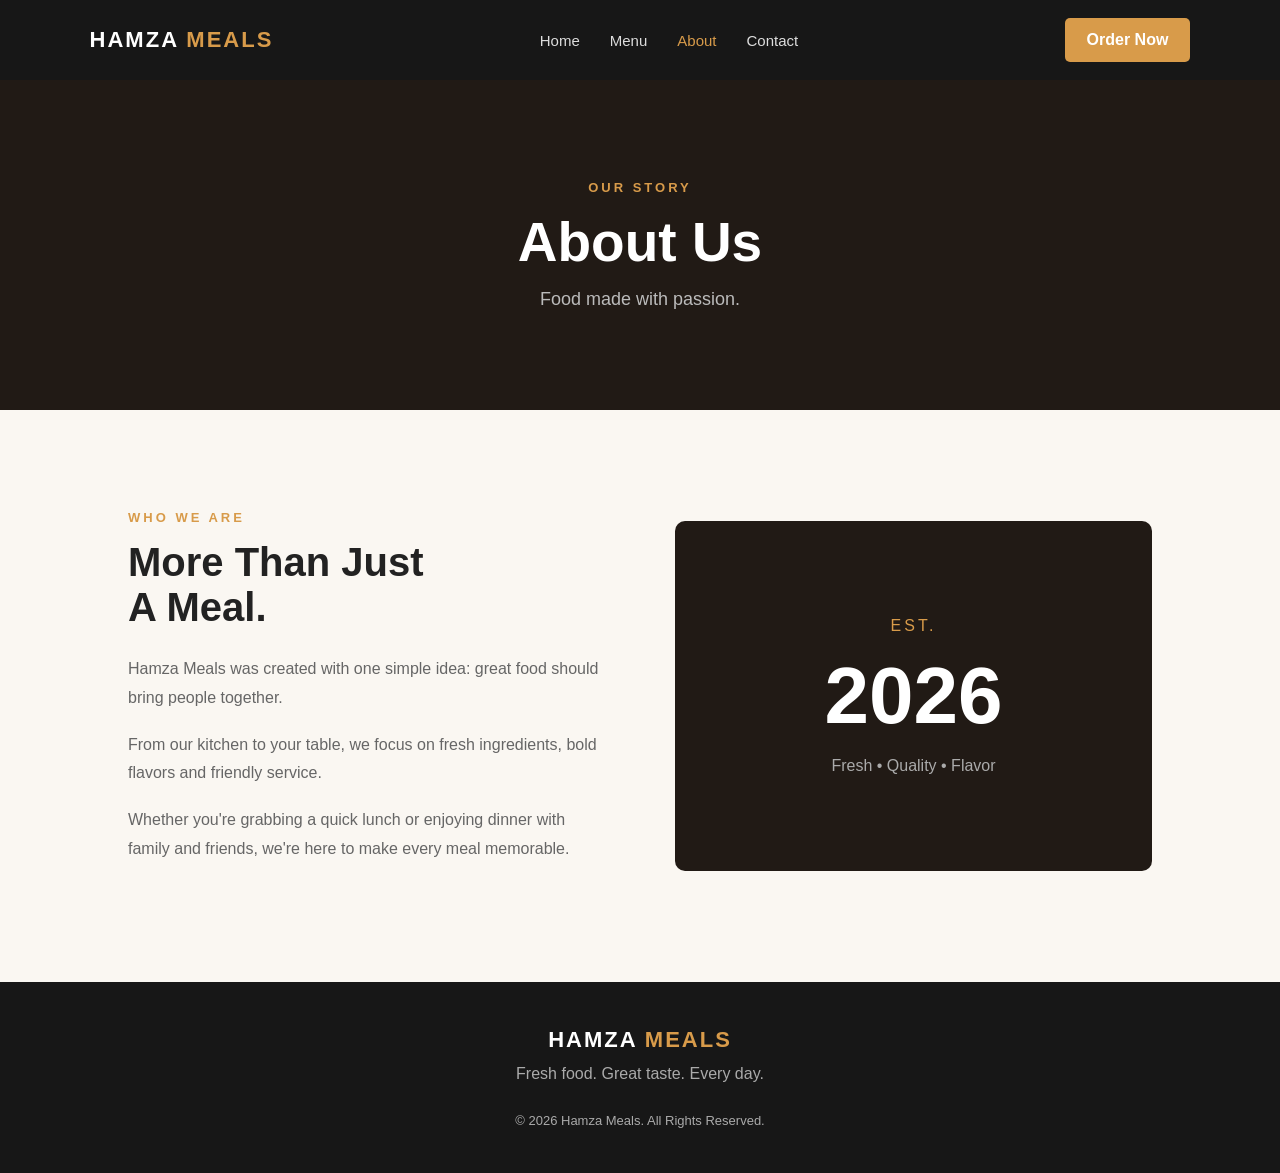
==== about.html @ 583e6709 "Add files via upload" ====
<!DOCTYPE html>
<html lang="en">

<head>
    <meta charset="UTF-8">
    <meta name="viewport" content="width=device-width, initial-scale=1.0">

    <title>Hamza Meals | About</title>

    <link rel="stylesheet" href="style.css">
</head>

<body>

<header>

    <div class="logo">
        HAMZA <span>MEALS</span>
    </div>

    <nav>
        <a href="index.html">Home</a>
        <a href="menu.html">Menu</a>
        <a href="about.html" class="active">About</a>
        <a href="contact.html">Contact</a>
    </nav>

    <a href="contact.html" class="nav-button">
        Order Now
    </a>

</header>


<section class="page-title">

    <p class="small-title">
        OUR STORY
    </p>

    <h1>
        About Us
    </h1>

    <p>
        Food made with passion.
    </p>

</section>


<section class="about-section">

    <div class="about-box">

        <p class="small-title">
            WHO WE ARE
        </p>

        <h2>
            More Than Just<br>
            A Meal.
        </h2>

        <p>
            Hamza Meals was created with one simple idea:
            great food should bring people together.
        </p>

        <p>
            From our kitchen to your table, we focus on fresh
            ingredients, bold flavors and friendly service.
        </p>

        <p>
            Whether you're grabbing a quick lunch or enjoying
            dinner with family and friends, we're here to make
            every meal memorable.
        </p>

    </div>


    <div class="about-highlight">

        <span>
            EST.
        </span>

        <strong>
            2026
        </strong>

        <p>
            Fresh • Quality • Flavor
        </p>

    </div>

</section>


<footer>

    <div class="logo">
        HAMZA <span>MEALS</span>
    </div>

    <p>
        Fresh food. Great taste. Every day.
    </p>

    <p class="copyright">
        © 2026 Hamza Meals. All Rights Reserved.
    </p>

</footer>

</body>

</html>
---- style.css ----
* {
    margin: 0;
    padding: 0;
    box-sizing: border-box;
}

body {
    font-family: Arial, Helvetica, sans-serif;
    background: #faf7f2;
    color: #222;
}


/* ================= HEADER ================= */

header {
    height: 80px;
    padding: 0 7%;
    display: flex;
    align-items: center;
    justify-content: space-between;
    background: #171717;
    color: white;
}

.logo {
    font-size: 22px;
    font-weight: bold;
    letter-spacing: 2px;
}

.logo span {
    color: #d89b4a;
}

nav {
    display: flex;
    gap: 30px;
}

nav a {
    color: #ddd;
    text-decoration: none;
    font-size: 15px;
}

nav a:hover,
nav a.active {
    color: #d89b4a;
}

.nav-button,
.button {
    background: #d89b4a;
    color: white;
    padding: 13px 22px;
    border-radius: 5px;
    text-decoration: none;
    font-weight: bold;
}

.nav-button:hover,
.button:hover {
    background: #bd7d32;
}


/* ================= HOME ================= */

.hero {
    min-height: 650px;
    display: flex;
    align-items: center;
    padding: 80px 10%;

    background:
        linear-gradient(
            rgba(0,0,0,.65),
            rgba(0,0,0,.65)
        ),
        linear-gradient(
            135deg,
            #493526,
            #171717
        );

    color: white;
}

.hero-content {
    max-width: 650px;
}

.small-title {
    color: #d89b4a;
    font-size: 13px;
    font-weight: bold;
    letter-spacing: 3px;
    margin-bottom: 15px;
}

.hero h1 {
    font-size: 70px;
    line-height: 1.05;
    margin-bottom: 25px;
}

.hero h1 span {
    color: #d89b4a;
}

.hero-text {
    color: #ddd;
    font-size: 18px;
    line-height: 1.7;
    margin-bottom: 35px;
    max-width: 550px;
}

.outline {
    background: transparent;
    border: 1px solid #d89b4a;
    margin-left: 10px;
}


/* ================= SPECIALTIES ================= */

.featured {
    padding: 90px 8%;
    text-align: center;
}

.featured h2,
.promo h2,
.about-box h2,
.contact-info h2 {
    font-size: 40px;
    margin-bottom: 45px;
}

.cards {
    display: grid;
    grid-template-columns: repeat(3, 1fr);
    gap: 25px;
}

.card {
    background: white;
    padding: 40px 25px;
    border-radius: 8px;
    box-shadow: 0 8px 30px rgba(0,0,0,.08);
}

.food-icon {
    font-size: 50px;
    margin-bottom: 20px;
}

.card h3 {
    margin-bottom: 12px;
    font-size: 22px;
}

.card p {
    color: #777;
    line-height: 1.6;
}


/* ================= PROMO ================= */

.promo {
    padding: 70px 10%;
    background: #211a15;
    color: white;

    display: flex;
    justify-content: space-between;
    align-items: center;
}

.promo h2 {
    margin-bottom: 0;
}


/* ================= PAGE TITLE ================= */

.page-title {
    text-align: center;
    padding: 100px 20px;
    background: #211a15;
    color: white;
}

.page-title h1 {
    font-size: 55px;
    margin-bottom: 15px;
}

.page-title p:last-child {
    color: #bbb;
    font-size: 18px;
}


/* ================= MENU ================= */

.menu-section {
    padding: 80px 10%;
}

.menu-section h2 {
    font-size: 30px;
    margin: 45px 0 20px;
    color: #211a15;
}

.menu-grid {
    display: grid;
    grid-template-columns: 1fr 1fr;
    gap: 15px;
}

.menu-item {
    background: white;
    padding: 25px;
    border-radius: 7px;

    display: flex;
    justify-content: space-between;
    gap: 20px;

    box-shadow: 0 5px 20px rgba(0,0,0,.05);
}

.menu-item h3 {
    margin-bottom: 8px;
}

.menu-item p {
    color: #777;
    line-height: 1.5;
}

.menu-item strong {
    color: #c27d2e;
    white-space: nowrap;
}


/* ================= ABOUT ================= */

.about-section {
    padding: 100px 10%;

    display: grid;
    grid-template-columns: 1fr 1fr;
    gap: 70px;

    align-items: center;
}

.about-box h2 {
    margin-bottom: 25px;
}

.about-box p:not(.small-title) {
    color: #666;
    line-height: 1.8;
    margin-bottom: 18px;
}

.about-highlight {
    background: #211a15;
    color: white;

    min-height: 350px;

    display: flex;
    flex-direction: column;
    justify-content: center;
    align-items: center;

    border-radius: 10px;
}

.about-highlight span {
    color: #d89b4a;
    letter-spacing: 3px;
}

.about-highlight strong {
    font-size: 80px;
    margin: 15px 0;
}

.about-highlight p {
    color: #aaa;
}


/* ================= CONTACT ================= */

.contact-section {
    padding: 100px 10%;

    display: grid;
    grid-template-columns: 1fr 1fr;
    gap: 70px;
}

.contact-info h2 {
    margin-bottom: 20px;
}

.contact-info > p {
    color: #666;
    line-height: 1.7;
    margin-bottom: 30px;
}

.contact-detail {
    margin: 25px 0;
}

.contact-detail strong {
    display: block;
    margin-bottom: 7px;
}

.contact-detail p {
    color: #777;
}

.order-box {
    background: white;
    padding: 35px;

    box-shadow: 0 8px 30px rgba(0,0,0,.08);

    border-radius: 8px;
}

.order-box h2 {
    margin-bottom: 25px;
}

input,
textarea {
    width: 100%;
    padding: 15px;
    margin-bottom: 15px;

    border: 1px solid #ddd;
    border-radius: 5px;

    font-size: 15px;
}

textarea {
    height: 130px;
    resize: none;
}

.order-box button {
    width: 100%;
    padding: 15px;

    border: none;
    background: #d89b4a;

    color: white;
    font-weight: bold;
    font-size: 16px;

    border-radius: 5px;

    cursor: pointer;
}

.order-box button:hover {
    background: #bd7d32;
}


/* ================= FOOTER ================= */

footer {
    background: #171717;
    color: white;

    text-align: center;

    padding: 45px 20px;
}

footer p {
    color: #aaa;
    margin-top: 12px;
}

footer .copyright {
    margin-top: 30px;
    font-size: 13px;
}


/* ================= MOBILE ================= */

@media (max-width: 800px) {

    header {
        height: auto;
        padding: 20px;

        flex-direction: column;
        gap: 20px;
    }

    nav {
        gap: 15px;
    }

    .nav-button {
        display: none;
    }

    .hero h1 {
        font-size: 48px;
    }

    .cards,
    .menu-grid,
    .about-section,
    .contact-section {
        grid-template-columns: 1fr;
    }

    .promo {
        flex-direction: column;
        gap: 30px;
        text-align: center;
    }
}
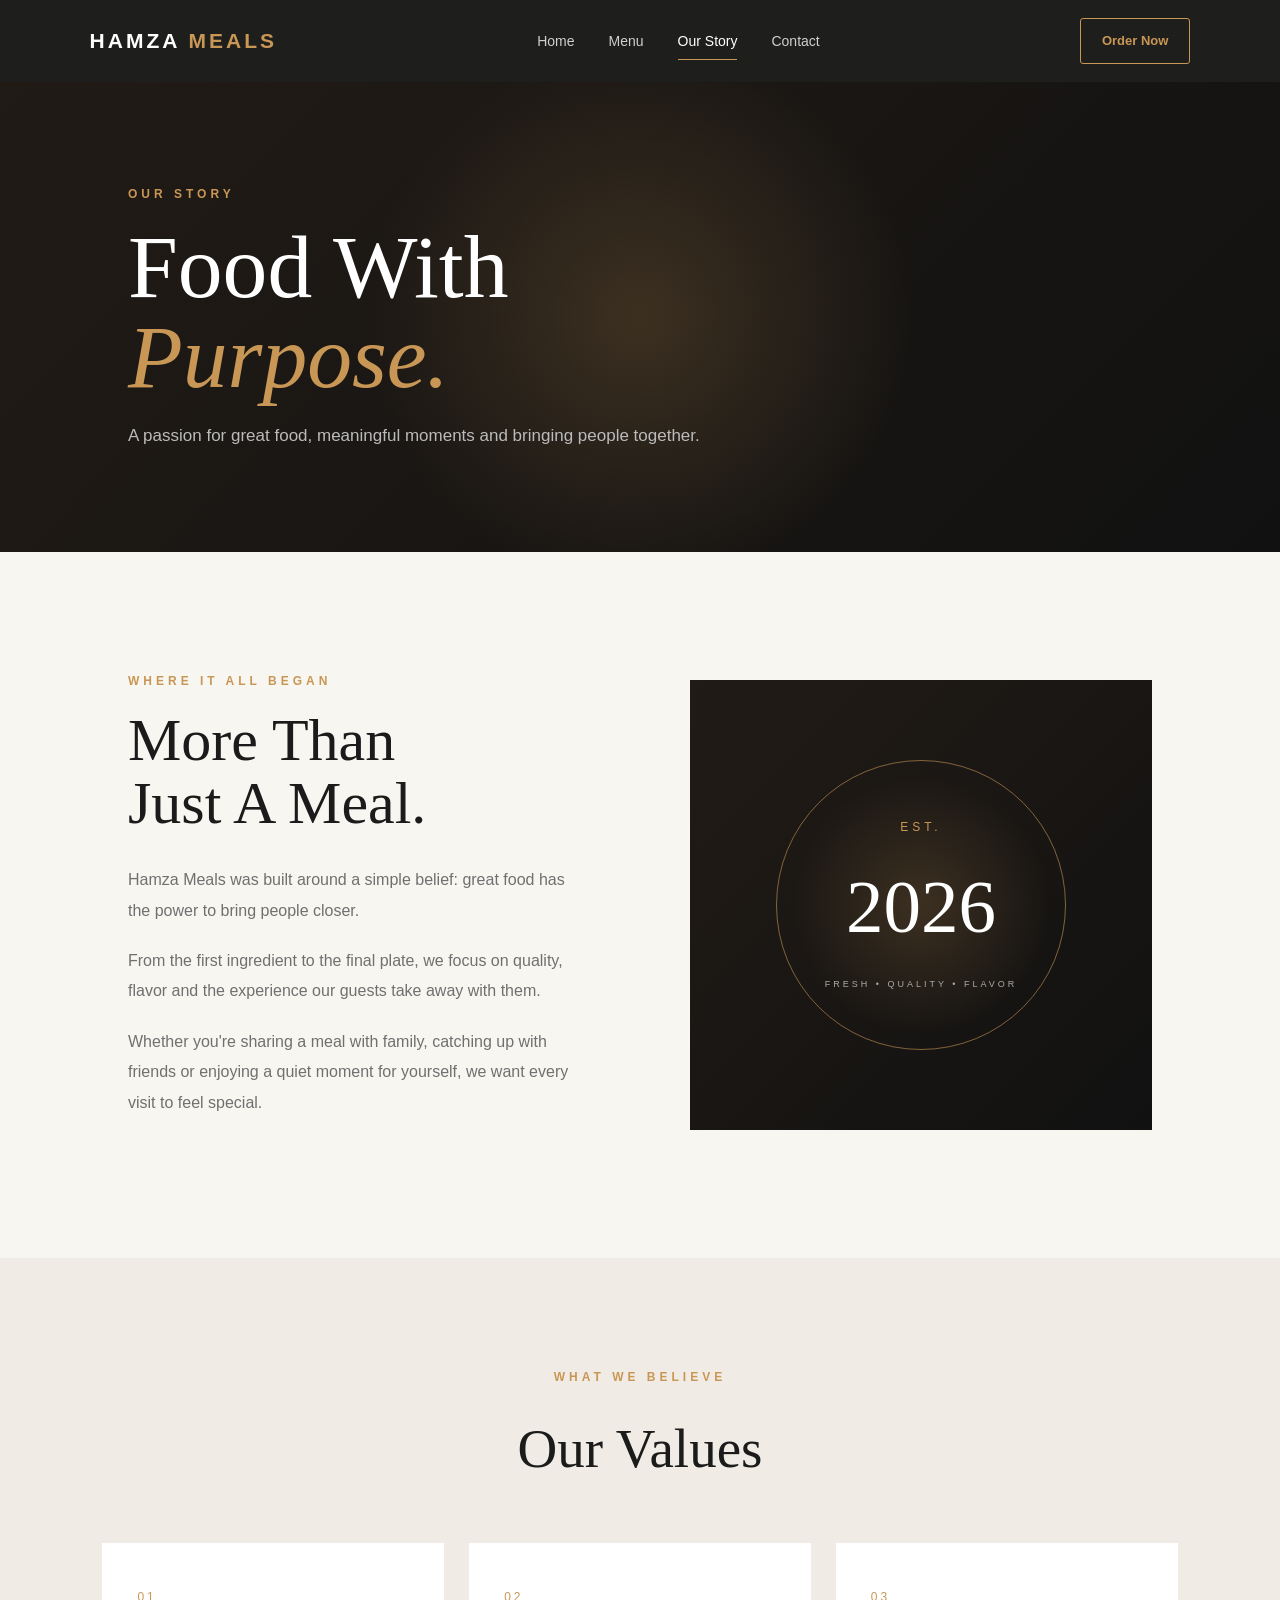
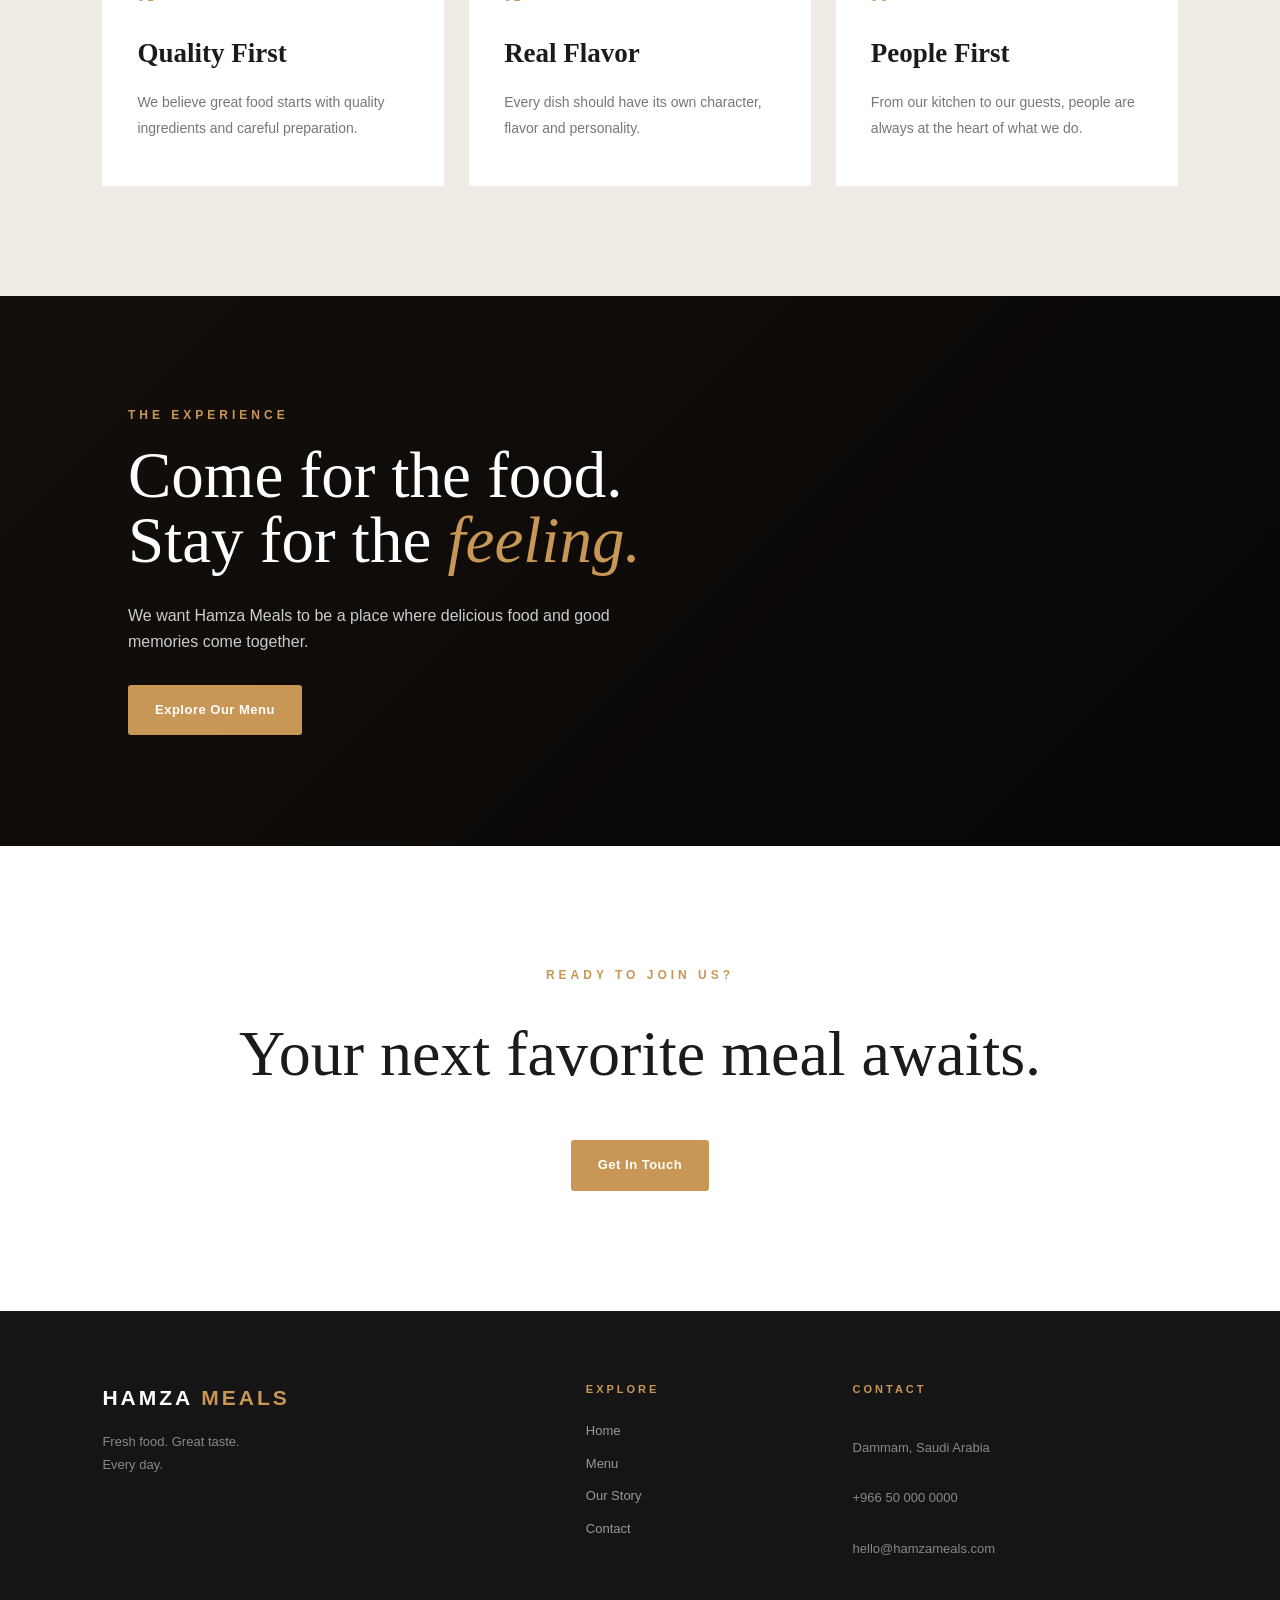
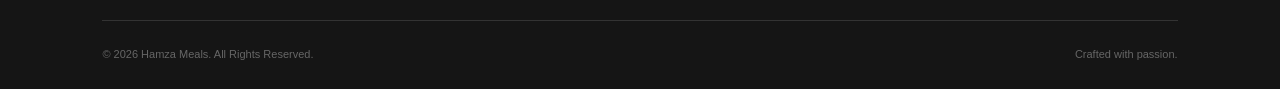
==== commit 011c3e24: "Add files via upload" ====
--- a/about.html
+++ b/about.html
@@ -5,14 +5,14 @@
     <meta charset="UTF-8">
     <meta name="viewport" content="width=device-width, initial-scale=1.0">
 
-    <title>Hamza Meals | About</title>
+    <title>Hamza Meals | Our Story</title>
 
     <link rel="stylesheet" href="style.css">
 </head>
 
 <body>
 
-<header>
+<header class="navbar">
 
     <div class="logo">
         HAMZA <span>MEALS</span>
@@ -21,7 +21,7 @@
     <nav>
         <a href="index.html">Home</a>
         <a href="menu.html">Menu</a>
-        <a href="about.html" class="active">About</a>
+        <a href="about.html" class="active">Our Story</a>
         <a href="contact.html">Contact</a>
     </nav>
 
@@ -32,90 +32,297 @@
 </header>
 
 
-<section class="page-title">
-
-    <p class="small-title">
-        OUR STORY
+<!-- PAGE HERO -->
+
+<section class="about-hero">
+
+    <div>
+
+        <p class="eyebrow">
+            OUR STORY
+        </p>
+
+        <h1>
+            Food With<br>
+            <span>Purpose.</span>
+        </h1>
+
+        <p>
+            A passion for great food, meaningful moments
+            and bringing people together.
+        </p>
+
+    </div>
+
+</section>
+
+
+<!-- OUR STORY -->
+
+<section class="story-section">
+
+    <div class="story-content">
+
+        <p class="eyebrow">
+            WHERE IT ALL BEGAN
+        </p>
+
+        <h2>
+            More Than<br>
+            Just A Meal.
+        </h2>
+
+        <p>
+            Hamza Meals was built around a simple belief:
+            great food has the power to bring people closer.
+        </p>
+
+        <p>
+            From the first ingredient to the final plate,
+            we focus on quality, flavor and the experience
+            our guests take away with them.
+        </p>
+
+        <p>
+            Whether you're sharing a meal with family,
+            catching up with friends or enjoying a quiet
+            moment for yourself, we want every visit to
+            feel special.
+        </p>
+
+    </div>
+
+
+    <div class="story-card">
+
+        <div class="story-card-inner">
+
+            <span>
+                EST.
+            </span>
+
+            <strong>
+                2026
+            </strong>
+
+            <p>
+                FRESH • QUALITY • FLAVOR
+            </p>
+
+        </div>
+
+    </div>
+
+</section>
+
+
+<!-- VALUES -->
+
+<section class="values-section">
+
+    <div class="section-heading centered">
+
+        <p class="eyebrow">
+            WHAT WE BELIEVE
+        </p>
+
+        <h2>
+            Our Values
+        </h2>
+
+    </div>
+
+
+    <div class="values-grid">
+
+        <div class="value-card">
+
+            <div class="value-number">
+                01
+            </div>
+
+            <h3>
+                Quality First
+            </h3>
+
+            <p>
+                We believe great food starts with
+                quality ingredients and careful preparation.
+            </p>
+
+        </div>
+
+
+        <div class="value-card">
+
+            <div class="value-number">
+                02
+            </div>
+
+            <h3>
+                Real Flavor
+            </h3>
+
+            <p>
+                Every dish should have its own character,
+                flavor and personality.
+            </p>
+
+        </div>
+
+
+        <div class="value-card">
+
+            <div class="value-number">
+                03
+            </div>
+
+            <h3>
+                People First
+            </h3>
+
+            <p>
+                From our kitchen to our guests,
+                people are always at the heart of what we do.
+            </p>
+
+        </div>
+
+    </div>
+
+</section>
+
+
+<!-- EXPERIENCE -->
+
+<section class="about-experience">
+
+    <div class="about-experience-content">
+
+        <p class="eyebrow">
+            THE EXPERIENCE
+        </p>
+
+        <h2>
+            Come for the food.<br>
+            Stay for the <span>feeling.</span>
+        </h2>
+
+        <p>
+            We want Hamza Meals to be a place where
+            delicious food and good memories come together.
+        </p>
+
+        <a href="menu.html" class="gold-button">
+            Explore Our Menu
+        </a>
+
+    </div>
+
+</section>
+
+
+<!-- CTA -->
+
+<section class="cta">
+
+    <p class="eyebrow">
+        READY TO JOIN US?
     </p>
 
-    <h1>
-        About Us
-    </h1>
-
-    <p>
-        Food made with passion.
-    </p>
-
-</section>
-
-
-<section class="about-section">
-
-    <div class="about-box">
-
-        <p class="small-title">
-            WHO WE ARE
-        </p>
-
-        <h2>
-            More Than Just<br>
-            A Meal.
-        </h2>
-
-        <p>
-            Hamza Meals was created with one simple idea:
-            great food should bring people together.
-        </p>
-
-        <p>
-            From our kitchen to your table, we focus on fresh
-            ingredients, bold flavors and friendly service.
-        </p>
-
-        <p>
-            Whether you're grabbing a quick lunch or enjoying
-            dinner with family and friends, we're here to make
-            every meal memorable.
-        </p>
-
-    </div>
-
-
-    <div class="about-highlight">
-
-        <span>
-            EST.
-        </span>
-
-        <strong>
-            2026
-        </strong>
-
-        <p>
-            Fresh • Quality • Flavor
-        </p>
-
-    </div>
-
-</section>
-
+    <h2>
+        Your next favorite meal awaits.
+    </h2>
+
+    <a href="contact.html" class="gold-button">
+        Get In Touch
+    </a>
+
+</section>
+
+
+<!-- FOOTER -->
 
 <footer>
 
-    <div class="logo">
-        HAMZA <span>MEALS</span>
-    </div>
-
-    <p>
-        Fresh food. Great taste. Every day.
-    </p>
-
-    <p class="copyright">
-        © 2026 Hamza Meals. All Rights Reserved.
-    </p>
+    <div class="footer-main">
+
+        <div>
+
+            <div class="logo">
+                HAMZA <span>MEALS</span>
+            </div>
+
+            <p>
+                Fresh food. Great taste.<br>
+                Every day.
+            </p>
+
+        </div>
+
+
+        <div class="footer-column">
+
+            <h4>
+                EXPLORE
+            </h4>
+
+            <a href="index.html">
+                Home
+            </a>
+
+            <a href="menu.html">
+                Menu
+            </a>
+
+            <a href="about.html">
+                Our Story
+            </a>
+
+            <a href="contact.html">
+                Contact
+            </a>
+
+        </div>
+
+
+        <div class="footer-column">
+
+            <h4>
+                CONTACT
+            </h4>
+
+            <p>
+                Dammam, Saudi Arabia
+            </p>
+
+            <p>
+                +966 50 000 0000
+            </p>
+
+            <p>
+                hello@hamzameals.com
+            </p>
+
+        </div>
+
+    </div>
+
+
+    <div class="footer-bottom">
+
+        <p>
+            © 2026 Hamza Meals. All Rights Reserved.
+        </p>
+
+        <p>
+            Crafted with passion.
+        </p>
+
+    </div>
 
 </footer>
 
+
 </body>
-
 </html>
--- a/style.css
+++ b/style.css
@@ -1,446 +1,1684 @@
+/* =====================================================
+   HAMZA MEALS — PREMIUM RESTAURANT WEBSITE
+   ===================================================== */
+
+
+/* =========================
+   RESET
+   ========================= */
+
 * {
     margin: 0;
     padding: 0;
     box-sizing: border-box;
 }
 
+html {
+    scroll-behavior: smooth;
+}
+
 body {
     font-family: Arial, Helvetica, sans-serif;
-    background: #faf7f2;
-    color: #222;
-}
-
-
-/* ================= HEADER ================= */
-
-header {
-    height: 80px;
+    background: #f8f6f1;
+    color: #1b1b1b;
+    line-height: 1.6;
+    overflow-x: hidden;
+}
+
+a {
+    text-decoration: none;
+    color: inherit;
+}
+
+button,
+input,
+textarea {
+    font-family: inherit;
+}
+
+
+/* =========================
+   COLORS
+   ========================= */
+
+:root {
+    --dark: #151515;
+    --dark-2: #211b16;
+    --gold: #c99755;
+    --gold-light: #e2b978;
+    --cream: #f8f6f1;
+    --white: #ffffff;
+    --gray: #777;
+}
+
+
+/* =========================
+   NAVIGATION
+   ========================= */
+
+.navbar {
+    height: 82px;
     padding: 0 7%;
+
     display: flex;
     align-items: center;
     justify-content: space-between;
-    background: #171717;
+
+    background: rgba(21, 21, 21, 0.96);
     color: white;
+
+    position: relative;
+    z-index: 1000;
 }
 
 .logo {
-    font-size: 22px;
-    font-weight: bold;
-    letter-spacing: 2px;
+    font-size: 21px;
+    font-weight: 700;
+    letter-spacing: 3px;
 }
 
 .logo span {
-    color: #d89b4a;
+    color: var(--gold);
 }
 
 nav {
     display: flex;
-    gap: 30px;
+    gap: 34px;
 }
 
 nav a {
-    color: #ddd;
-    text-decoration: none;
-    font-size: 15px;
+    color: #d0d0d0;
+    font-size: 14px;
+    transition: 0.3s ease;
+    position: relative;
+}
+
+nav a::after {
+    content: "";
+    position: absolute;
+    left: 0;
+    bottom: -8px;
+
+    width: 0;
+    height: 1px;
+
+    background: var(--gold);
+
+    transition: 0.3s ease;
 }
 
 nav a:hover,
 nav a.active {
-    color: #d89b4a;
-}
-
-.nav-button,
-.button {
-    background: #d89b4a;
     color: white;
-    padding: 13px 22px;
-    border-radius: 5px;
-    text-decoration: none;
+}
+
+nav a:hover::after,
+nav a.active::after {
+    width: 100%;
+}
+
+.nav-button {
+    padding: 12px 21px;
+
+    border: 1px solid var(--gold);
+    border-radius: 3px;
+
+    color: var(--gold);
+
+    font-size: 13px;
     font-weight: bold;
-}
-
-.nav-button:hover,
-.button:hover {
-    background: #bd7d32;
-}
-
-
-/* ================= HOME ================= */
+
+    transition: 0.3s ease;
+}
+
+.nav-button:hover {
+    background: var(--gold);
+    color: white;
+    transform: translateY(-2px);
+}
+
+
+/* =========================
+   GENERAL
+   ========================= */
+
+.eyebrow {
+    color: var(--gold);
+    font-size: 12px;
+    font-weight: bold;
+    letter-spacing: 4px;
+    margin-bottom: 18px;
+}
+
+.gold-button {
+    display: inline-block;
+
+    background: var(--gold);
+    color: white;
+
+    padding: 15px 27px;
+
+    border-radius: 3px;
+
+    font-size: 13px;
+    font-weight: bold;
+    letter-spacing: 0.5px;
+
+    transition:
+        transform 0.3s ease,
+        background 0.3s ease,
+        box-shadow 0.3s ease;
+}
+
+.gold-button:hover {
+    background: var(--gold-light);
+    transform: translateY(-4px);
+
+    box-shadow:
+        0 12px 30px rgba(201, 151, 85, 0.25);
+}
+
+.dark-link {
+    color: var(--dark);
+    font-weight: bold;
+    font-size: 14px;
+
+    border-bottom: 1px solid var(--gold);
+
+    padding-bottom: 5px;
+
+    transition: 0.3s ease;
+}
+
+.dark-link:hover {
+    color: var(--gold);
+}
+
+
+/* =========================
+   HOME HERO
+   ========================= */
 
 .hero {
-    min-height: 650px;
+    min-height: calc(100vh - 82px);
+
+    position: relative;
+
     display: flex;
     align-items: center;
-    padding: 80px 10%;
-
+
+    padding: 90px 10%;
+
+    color: white;
+
+    background:
+        radial-gradient(
+            circle at 75% 30%,
+            rgba(201, 151, 85, 0.18),
+            transparent 35%
+        ),
+        linear-gradient(
+            120deg,
+            #151515,
+            #2c2119,
+            #171717
+        );
+
+    overflow: hidden;
+}
+
+.hero::before {
+    content: "";
+
+    position: absolute;
+
+    width: 500px;
+    height: 500px;
+
+    right: -180px;
+    top: 50%;
+
+    border: 1px solid rgba(201, 151, 85, 0.2);
+    border-radius: 50%;
+
+    animation: rotateSlow 20s linear infinite;
+}
+
+.hero::after {
+    content: "";
+
+    position: absolute;
+
+    width: 350px;
+    height: 350px;
+
+    right: -100px;
+    top: 50%;
+
+    border: 1px solid rgba(255,255,255,0.06);
+    border-radius: 50%;
+
+    animation: rotateSlow 14s linear infinite reverse;
+}
+
+.hero-content {
+    position: relative;
+    z-index: 2;
+
+    max-width: 720px;
+
+    animation: heroReveal 1s ease forwards;
+}
+
+.hero h1 {
+    font-family: Georgia, serif;
+
+    font-size: clamp(55px, 7vw, 100px);
+
+    line-height: 0.98;
+
+    font-weight: normal;
+
+    margin-bottom: 30px;
+}
+
+.hero h1 span {
+    color: var(--gold);
+    font-style: italic;
+}
+
+.hero-description {
+    color: #d0d0d0;
+
+    max-width: 500px;
+
+    font-size: 18px;
+
+    line-height: 1.8;
+
+    margin-bottom: 35px;
+}
+
+.hero-buttons {
+    display: flex;
+    align-items: center;
+    gap: 28px;
+}
+
+.text-button {
+    color: white;
+
+    font-size: 13px;
+    font-weight: bold;
+
+    transition: 0.3s ease;
+}
+
+.text-button:hover {
+    color: var(--gold);
+    transform: translateX(5px);
+}
+
+.scroll-indicator {
+    position: absolute;
+
+    bottom: 35px;
+    left: 10%;
+
+    color: #999;
+
+    font-size: 9px;
+    letter-spacing: 3px;
+
+    display: flex;
+    align-items: center;
+    gap: 12px;
+}
+
+.scroll-indicator span {
+    width: 35px;
+    height: 1px;
+
+    background: var(--gold);
+}
+
+
+/* =========================
+   INTRO
+   ========================= */
+
+.intro {
+    padding: 120px 10%;
+
+    display: grid;
+    grid-template-columns: 1fr 1fr;
+
+    gap: 80px;
+
+    align-items: center;
+
+    background: var(--cream);
+}
+
+.intro-text h2 {
+    font-family: Georgia, serif;
+
+    font-size: clamp(38px, 4vw, 58px);
+
+    line-height: 1.1;
+
+    font-weight: normal;
+
+    margin-bottom: 30px;
+}
+
+.intro-text h2 em {
+    color: var(--gold);
+}
+
+.intro-text > p:not(.eyebrow) {
+    color: var(--gray);
+
+    max-width: 550px;
+
+    line-height: 1.9;
+
+    margin-bottom: 30px;
+}
+
+.intro-stat {
+    display: flex;
+    justify-content: center;
+}
+
+.stat-circle {
+    width: 330px;
+    height: 330px;
+
+    border: 1px solid #d6c5ae;
+
+    border-radius: 50%;
+
+    display: flex;
+    flex-direction: column;
+
+    align-items: center;
+    justify-content: center;
+
+    position: relative;
+}
+
+.stat-circle::before {
+    content: "";
+
+    position: absolute;
+
+    inset: 15px;
+
+    border: 1px dashed #d6c5ae;
+
+    border-radius: 50%;
+}
+
+.stat-circle span {
+    color: var(--gold);
+
+    font-size: 12px;
+    letter-spacing: 4px;
+}
+
+.stat-circle strong {
+    font-family: Georgia, serif;
+
+    font-size: 72px;
+    font-weight: normal;
+
+    margin: 10px 0;
+}
+
+.stat-circle small {
+    font-size: 9px;
+    letter-spacing: 3px;
+    color: #777;
+}
+
+
+/* =========================
+   FEATURED
+   ========================= */
+
+.featured {
+    padding: 110px 8%;
+    background: white;
+}
+
+.section-heading {
+    display: flex;
+    justify-content: space-between;
+    align-items: end;
+
+    margin-bottom: 45px;
+}
+
+.section-heading h2 {
+    font-family: Georgia, serif;
+
+    font-size: 52px;
+
+    font-weight: normal;
+}
+
+.food-grid {
+    display: grid;
+
+    grid-template-columns: repeat(3, 1fr);
+
+    gap: 25px;
+}
+
+.food-card {
+    background: var(--cream);
+
+    overflow: hidden;
+
+    transition: 0.4s ease;
+}
+
+.food-card:hover {
+    transform: translateY(-10px);
+
+    box-shadow:
+        0 20px 45px rgba(0,0,0,0.12);
+}
+
+.food-image {
+    height: 260px;
+
+    display: flex;
+    align-items: center;
+    justify-content: center;
+
+    font-size: 95px;
+
+    transition: 0.5s ease;
+}
+
+.food-card:hover .food-image {
+    transform: scale(1.04);
+}
+
+.burger {
     background:
         linear-gradient(
-            rgba(0,0,0,.65),
-            rgba(0,0,0,.65)
+            135deg,
+            #513c2d,
+            #9c6b38
+        );
+}
+
+.chicken {
+    background:
+        linear-gradient(
+            135deg,
+            #8b5c2e,
+            #d49a54
+        );
+}
+
+.pizza {
+    background:
+        linear-gradient(
+            135deg,
+            #5d3523,
+            #a86238
+        );
+}
+
+.food-info {
+    padding: 25px;
+
+    display: flex;
+
+    justify-content: space-between;
+
+    gap: 20px;
+}
+
+.food-info h3 {
+    font-family: Georgia, serif;
+
+    font-size: 22px;
+
+    margin-bottom: 8px;
+}
+
+.food-info p {
+    color: #777;
+
+    font-size: 13px;
+
+    line-height: 1.6;
+}
+
+.food-info strong {
+    color: var(--gold);
+
+    white-space: nowrap;
+}
+
+
+/* =========================
+   EXPERIENCE
+   ========================= */
+
+.experience {
+    min-height: 600px;
+
+    padding: 100px 10%;
+
+    display: flex;
+    align-items: center;
+
+    color: white;
+
+    background:
+        linear-gradient(
+            rgba(0,0,0,0.72),
+            rgba(0,0,0,0.72)
+        ),
+        linear-gradient(
+            120deg,
+            #3d2b20,
+            #171717
+        );
+
+    position: relative;
+}
+
+.experience-content {
+    max-width: 650px;
+}
+
+.experience h2 {
+    font-family: Georgia, serif;
+
+    font-size: clamp(48px, 6vw, 78px);
+
+    line-height: 1;
+
+    font-weight: normal;
+
+    margin-bottom: 30px;
+}
+
+.experience h2 span {
+    color: var(--gold);
+    font-style: italic;
+}
+
+.experience p:not(.eyebrow) {
+    color: #ccc;
+
+    max-width: 550px;
+
+    margin-bottom: 35px;
+
+    line-height: 1.8;
+}
+
+
+/* =========================
+   FEATURES
+   ========================= */
+
+.features {
+    padding: 90px 8%;
+
+    display: grid;
+
+    grid-template-columns: repeat(4, 1fr);
+
+    gap: 35px;
+
+    background: #f0ece5;
+
+    text-align: center;
+}
+
+.feature {
+    padding: 20px;
+}
+
+.feature-icon {
+    width: 65px;
+    height: 65px;
+
+    margin: 0 auto 20px;
+
+    border: 1px solid #d3b98f;
+
+    border-radius: 50%;
+
+    display: flex;
+    align-items: center;
+    justify-content: center;
+
+    color: var(--gold);
+
+    font-size: 24px;
+
+    transition: 0.4s ease;
+}
+
+.feature:hover .feature-icon {
+    background: var(--gold);
+    color: white;
+
+    transform: rotate(10deg) scale(1.1);
+}
+
+.feature h3 {
+    font-family: Georgia, serif;
+
+    font-size: 20px;
+
+    margin-bottom: 10px;
+}
+
+.feature p {
+    color: #777;
+
+    font-size: 13px;
+}
+
+
+/* =========================
+   CTA
+   ========================= */
+
+.cta {
+    padding: 120px 20px;
+
+    text-align: center;
+
+    background: white;
+}
+
+.cta h2 {
+    font-family: Georgia, serif;
+
+    font-size: clamp(42px, 5vw, 65px);
+
+    font-weight: normal;
+
+    margin-bottom: 35px;
+}
+
+
+/* =========================
+   MENU HERO
+   ========================= */
+
+.menu-hero,
+.about-hero,
+.contact-hero {
+    min-height: 470px;
+
+    display: flex;
+
+    align-items: center;
+
+    justify-content: center;
+
+    text-align: center;
+
+    padding: 80px 20px;
+
+    color: white;
+
+    background:
+        radial-gradient(
+            circle at center,
+            rgba(201,151,85,0.2),
+            transparent 40%
+        ),
+        linear-gradient(
+            135deg,
+            #211b16,
+            #111
+        );
+}
+
+.menu-hero h1,
+.about-hero h1,
+.contact-hero h1 {
+    font-family: Georgia, serif;
+
+    font-size: clamp(55px, 7vw, 90px);
+
+    font-weight: normal;
+
+    line-height: 1;
+
+    margin-bottom: 20px;
+}
+
+.menu-hero p:last-child,
+.about-hero p:last-child,
+.contact-hero p:last-child {
+    color: #bbb;
+
+    font-size: 17px;
+}
+
+
+/* =========================
+   MENU PAGE
+   ========================= */
+
+.menu-page {
+    padding: 100px 9%;
+}
+
+.menu-category {
+    margin-bottom: 100px;
+}
+
+.category-heading {
+    margin-bottom: 40px;
+}
+
+.category-heading h2 {
+    font-family: Georgia, serif;
+
+    font-size: 48px;
+
+    font-weight: normal;
+
+    margin-bottom: 10px;
+}
+
+.category-heading p:last-child {
+    color: #777;
+}
+
+.premium-menu-grid {
+    display: grid;
+
+    grid-template-columns: 1fr 1fr;
+
+    gap: 18px;
+}
+
+.premium-menu-item {
+    background: white;
+
+    padding: 25px;
+
+    display: flex;
+
+    gap: 20px;
+
+    border: 1px solid #eee;
+
+    transition: 0.35s ease;
+}
+
+.premium-menu-item:hover {
+    transform: translateY(-5px);
+
+    border-color: #d8bb92;
+
+    box-shadow:
+        0 15px 35px rgba(0,0,0,0.07);
+}
+
+.menu-item-icon {
+    width: 65px;
+    height: 65px;
+
+    flex-shrink: 0;
+
+    background: #f0e8dc;
+
+    border-radius: 50%;
+
+    display: flex;
+
+    align-items: center;
+    justify-content: center;
+
+    font-size: 30px;
+}
+
+.menu-item-content {
+    width: 100%;
+}
+
+.menu-item-title {
+    display: flex;
+
+    justify-content: space-between;
+
+    gap: 15px;
+
+    margin-bottom: 8px;
+}
+
+.menu-item-title h3 {
+    font-family: Georgia, serif;
+
+    font-size: 20px;
+}
+
+.menu-item-title span {
+    color: var(--gold);
+
+    font-weight: bold;
+
+    white-space: nowrap;
+}
+
+.menu-item-content p {
+    color: #777;
+
+    font-size: 13px;
+
+    line-height: 1.6;
+}
+
+.menu-cta {
+    text-align: center;
+
+    padding: 80px 20px;
+
+    background: var(--dark);
+
+    color: white;
+}
+
+.menu-cta h2 {
+    font-family: Georgia, serif;
+
+    font-size: 52px;
+
+    font-weight: normal;
+
+    margin-bottom: 15px;
+}
+
+.menu-cta > p:not(.eyebrow) {
+    color: #aaa;
+
+    margin-bottom: 30px;
+}
+
+
+/* =========================
+   ABOUT PAGE
+   ========================= */
+
+.about-hero {
+    justify-content: flex-start;
+
+    text-align: left;
+
+    padding-left: 10%;
+}
+
+.about-hero h1 span {
+    color: var(--gold);
+
+    font-style: italic;
+}
+
+.story-section {
+    padding: 120px 10%;
+
+    display: grid;
+
+    grid-template-columns: 1fr 1fr;
+
+    gap: 100px;
+
+    align-items: center;
+}
+
+.story-content h2 {
+    font-family: Georgia, serif;
+
+    font-size: 60px;
+
+    font-weight: normal;
+
+    line-height: 1.05;
+
+    margin-bottom: 30px;
+}
+
+.story-content p:not(.eyebrow) {
+    color: #707070;
+
+    line-height: 1.9;
+
+    margin-bottom: 20px;
+
+    max-width: 550px;
+}
+
+.story-card {
+    min-height: 450px;
+
+    background:
+        radial-gradient(
+            circle at center,
+            rgba(201,151,85,0.2),
+            transparent 40%
+        ),
+        linear-gradient(
+            135deg,
+            #211b16,
+            #111
+        );
+
+    display: flex;
+
+    align-items: center;
+    justify-content: center;
+
+    color: white;
+}
+
+.story-card-inner {
+    width: 290px;
+    height: 290px;
+
+    border: 1px solid rgba(201,151,85,0.6);
+
+    border-radius: 50%;
+
+    display: flex;
+
+    flex-direction: column;
+
+    align-items: center;
+    justify-content: center;
+
+    text-align: center;
+}
+
+.story-card-inner span {
+    color: var(--gold);
+
+    font-size: 12px;
+
+    letter-spacing: 4px;
+}
+
+.story-card-inner strong {
+    font-family: Georgia, serif;
+
+    font-size: 75px;
+
+    font-weight: normal;
+
+    margin: 10px 0;
+}
+
+.story-card-inner p {
+    font-size: 9px;
+
+    letter-spacing: 3px;
+
+    color: #aaa;
+}
+
+.values-section {
+    padding: 110px 8%;
+
+    background: #f0ece5;
+}
+
+.centered {
+    text-align: center;
+
+    display: block;
+}
+
+.centered h2 {
+    font-family: Georgia, serif;
+
+    font-size: 55px;
+
+    font-weight: normal;
+}
+
+.values-grid {
+    display: grid;
+
+    grid-template-columns: repeat(3, 1fr);
+
+    gap: 25px;
+
+    margin-top: 50px;
+}
+
+.value-card {
+    background: white;
+
+    padding: 45px 35px;
+
+    transition: 0.4s ease;
+}
+
+.value-card:hover {
+    transform: translateY(-8px);
+
+    box-shadow:
+        0 20px 40px rgba(0,0,0,0.08);
+}
+
+.value-number {
+    color: var(--gold);
+
+    font-size: 12px;
+
+    letter-spacing: 3px;
+
+    margin-bottom: 25px;
+}
+
+.value-card h3 {
+    font-family: Georgia, serif;
+
+    font-size: 27px;
+
+    margin-bottom: 15px;
+}
+
+.value-card p {
+    color: #777;
+
+    font-size: 14px;
+
+    line-height: 1.8;
+}
+
+.about-experience {
+    min-height: 550px;
+
+    display: flex;
+
+    align-items: center;
+
+    padding: 100px 10%;
+
+    color: white;
+
+    background:
+        linear-gradient(
+            rgba(0,0,0,0.72),
+            rgba(0,0,0,0.72)
         ),
         linear-gradient(
             135deg,
             #493526,
-            #171717
+            #151515
         );
-
-    color: white;
-}
-
-.hero-content {
+}
+
+.about-experience-content {
     max-width: 650px;
 }
 
-.small-title {
-    color: #d89b4a;
-    font-size: 13px;
-    font-weight: bold;
-    letter-spacing: 3px;
-    margin-bottom: 15px;
-}
-
-.hero h1 {
-    font-size: 70px;
+.about-experience h2 {
+    font-family: Georgia, serif;
+
+    font-size: 65px;
+
+    font-weight: normal;
+
+    line-height: 1;
+
+    margin-bottom: 30px;
+}
+
+.about-experience h2 span {
+    color: var(--gold);
+
+    font-style: italic;
+}
+
+.about-experience p:not(.eyebrow) {
+    color: #ccc;
+
+    max-width: 550px;
+
+    margin-bottom: 30px;
+}
+
+
+/* =========================
+   CONTACT PAGE
+   ========================= */
+
+.contact-hero {
+    justify-content: flex-start;
+
+    text-align: left;
+
+    padding-left: 10%;
+}
+
+.contact-hero h1 span {
+    color: var(--gold);
+
+    font-style: italic;
+}
+
+.contact-page {
+    padding: 110px 10%;
+
+    display: grid;
+
+    grid-template-columns: 1fr 1fr;
+
+    gap: 90px;
+
+    align-items: start;
+}
+
+.contact-intro h2 {
+    font-family: Georgia, serif;
+
+    font-size: 60px;
+
+    font-weight: normal;
+
     line-height: 1.05;
+
     margin-bottom: 25px;
 }
 
-.hero h1 span {
-    color: #d89b4a;
-}
-
-.hero-text {
-    color: #ddd;
-    font-size: 18px;
-    line-height: 1.7;
-    margin-bottom: 35px;
+.contact-intro > p:not(.eyebrow) {
+    color: #777;
+
     max-width: 550px;
-}
-
-.outline {
-    background: transparent;
-    border: 1px solid #d89b4a;
-    margin-left: 10px;
-}
-
-
-/* ================= SPECIALTIES ================= */
-
-.featured {
-    padding: 90px 8%;
-    text-align: center;
-}
-
-.featured h2,
-.promo h2,
-.about-box h2,
-.contact-info h2 {
-    font-size: 40px;
-    margin-bottom: 45px;
-}
-
-.cards {
+
+    line-height: 1.8;
+
+    margin-bottom: 40px;
+}
+
+.contact-details {
     display: grid;
-    grid-template-columns: repeat(3, 1fr);
+
+    grid-template-columns: 1fr 1fr;
+
     gap: 25px;
 }
 
-.card {
-    background: white;
-    padding: 40px 25px;
-    border-radius: 8px;
-    box-shadow: 0 8px 30px rgba(0,0,0,.08);
-}
-
-.food-icon {
-    font-size: 50px;
-    margin-bottom: 20px;
-}
-
-.card h3 {
-    margin-bottom: 12px;
-    font-size: 22px;
-}
-
-.card p {
-    color: #777;
-    line-height: 1.6;
-}
-
-
-/* ================= PROMO ================= */
-
-.promo {
-    padding: 70px 10%;
-    background: #211a15;
-    color: white;
-
-    display: flex;
-    justify-content: space-between;
+.contact-detail {
+    display: flex;
+
+    gap: 15px;
+}
+
+.detail-icon {
+    width: 45px;
+    height: 45px;
+
+    flex-shrink: 0;
+
+    background: #eee5d8;
+
+    border-radius: 50%;
+
+    display: flex;
+
     align-items: center;
-}
-
-.promo h2 {
-    margin-bottom: 0;
-}
-
-
-/* ================= PAGE TITLE ================= */
-
-.page-title {
-    text-align: center;
-    padding: 100px 20px;
-    background: #211a15;
-    color: white;
-}
-
-.page-title h1 {
-    font-size: 55px;
-    margin-bottom: 15px;
-}
-
-.page-title p:last-child {
-    color: #bbb;
-    font-size: 18px;
-}
-
-
-/* ================= MENU ================= */
-
-.menu-section {
-    padding: 80px 10%;
-}
-
-.menu-section h2 {
-    font-size: 30px;
-    margin: 45px 0 20px;
-    color: #211a15;
-}
-
-.menu-grid {
-    display: grid;
-    grid-template-columns: 1fr 1fr;
-    gap: 15px;
-}
-
-.menu-item {
-    background: white;
-    padding: 25px;
-    border-radius: 7px;
-
-    display: flex;
-    justify-content: space-between;
-    gap: 20px;
-
-    box-shadow: 0 5px 20px rgba(0,0,0,.05);
-}
-
-.menu-item h3 {
-    margin-bottom: 8px;
-}
-
-.menu-item p {
-    color: #777;
-    line-height: 1.5;
-}
-
-.menu-item strong {
-    color: #c27d2e;
-    white-space: nowrap;
-}
-
-
-/* ================= ABOUT ================= */
-
-.about-section {
-    padding: 100px 10%;
-
-    display: grid;
-    grid-template-columns: 1fr 1fr;
-    gap: 70px;
-
-    align-items: center;
-}
-
-.about-box h2 {
-    margin-bottom: 25px;
-}
-
-.about-box p:not(.small-title) {
-    color: #666;
-    line-height: 1.8;
-    margin-bottom: 18px;
-}
-
-.about-highlight {
-    background: #211a15;
-    color: white;
-
-    min-height: 350px;
-
-    display: flex;
-    flex-direction: column;
     justify-content: center;
-    align-items: center;
-
-    border-radius: 10px;
-}
-
-.about-highlight span {
-    color: #d89b4a;
-    letter-spacing: 3px;
-}
-
-.about-highlight strong {
-    font-size: 80px;
-    margin: 15px 0;
-}
-
-.about-highlight p {
-    color: #aaa;
-}
-
-
-/* ================= CONTACT ================= */
-
-.contact-section {
-    padding: 100px 10%;
-
-    display: grid;
-    grid-template-columns: 1fr 1fr;
-    gap: 70px;
-}
-
-.contact-info h2 {
-    margin-bottom: 20px;
-}
-
-.contact-info > p {
-    color: #666;
-    line-height: 1.7;
-    margin-bottom: 30px;
-}
-
-.contact-detail {
-    margin: 25px 0;
-}
-
-.contact-detail strong {
-    display: block;
-    margin-bottom: 7px;
+}
+
+.contact-detail h4 {
+    font-size: 11px;
+
+    letter-spacing: 2px;
+
+    margin-bottom: 5px;
 }
 
 .contact-detail p {
     color: #777;
-}
-
-.order-box {
+
+    font-size: 13px;
+}
+
+.order-card {
     background: white;
-    padding: 35px;
-
-    box-shadow: 0 8px 30px rgba(0,0,0,.08);
-
-    border-radius: 8px;
-}
-
-.order-box h2 {
-    margin-bottom: 25px;
-}
-
-input,
-textarea {
+
+    padding: 45px;
+
+    box-shadow:
+        0 20px 60px rgba(0,0,0,0.09);
+}
+
+.order-header h2 {
+    font-family: Georgia, serif;
+
+    font-size: 40px;
+
+    font-weight: normal;
+
+    line-height: 1.1;
+
+    margin-bottom: 30px;
+}
+
+.input-row {
+    display: grid;
+
+    grid-template-columns: 1fr 1fr;
+
+    gap: 15px;
+}
+
+.input-group {
+    margin-bottom: 20px;
+}
+
+.input-group label {
+    display: block;
+
+    font-size: 10px;
+
+    font-weight: bold;
+
+    letter-spacing: 2px;
+
+    margin-bottom: 8px;
+}
+
+.input-group input,
+.input-group textarea {
     width: 100%;
-    padding: 15px;
+
+    border: 1px solid #ddd;
+
+    background: #fafafa;
+
+    padding: 14px;
+
+    outline: none;
+
+    transition: 0.3s ease;
+}
+
+.input-group textarea {
+    height: 110px;
+
+    resize: vertical;
+}
+
+.input-group .small-textarea {
+    height: 80px;
+}
+
+.input-group input:focus,
+.input-group textarea:focus {
+    border-color: var(--gold);
+
+    background: white;
+
+    box-shadow:
+        0 0 0 3px rgba(201,151,85,0.08);
+}
+
+.order-button {
+    border: none;
+
+    width: 100%;
+
+    cursor: pointer;
+}
+
+.form-note {
+    text-align: center;
+
+    color: #999;
+
+    font-size: 11px;
+
+    margin-top: 15px;
+}
+
+.contact-cta {
+    padding: 100px 20px;
+
+    text-align: center;
+
+    background: #f0ece5;
+}
+
+.contact-cta h2 {
+    font-family: Georgia, serif;
+
+    font-size: 55px;
+
+    font-weight: normal;
+
     margin-bottom: 15px;
-
-    border: 1px solid #ddd;
-    border-radius: 5px;
-
-    font-size: 15px;
-}
-
-textarea {
-    height: 130px;
-    resize: none;
-}
-
-.order-box button {
-    width: 100%;
-    padding: 15px;
-
-    border: none;
-    background: #d89b4a;
+}
+
+.contact-cta > p:not(.eyebrow) {
+    color: #777;
+
+    max-width: 500px;
+
+    margin: 0 auto 30px;
+}
+
+.social-links {
+    display: flex;
+
+    justify-content: center;
+
+    gap: 25px;
+}
+
+.social-links a {
+    color: var(--gold);
+
+    font-weight: bold;
+
+    border-bottom: 1px solid var(--gold);
+
+    padding-bottom: 4px;
+}
+
+
+/* =========================
+   FOOTER
+   ========================= */
+
+footer {
+    background: var(--dark);
 
     color: white;
-    font-weight: bold;
-    font-size: 16px;
-
-    border-radius: 5px;
-
-    cursor: pointer;
-}
-
-.order-box button:hover {
-    background: #bd7d32;
-}
-
-
-/* ================= FOOTER ================= */
-
-footer {
-    background: #171717;
+
+    padding: 70px 8% 25px;
+}
+
+.footer-main {
+    display: grid;
+
+    grid-template-columns: 2fr 1fr 1.5fr;
+
+    gap: 50px;
+
+    padding-bottom: 60px;
+}
+
+.footer-main > div > p {
+    color: #888;
+
+    margin-top: 15px;
+
+    font-size: 13px;
+
+    line-height: 1.8;
+}
+
+.footer-column {
+    display: flex;
+
+    flex-direction: column;
+
+    gap: 12px;
+}
+
+.footer-column h4 {
+    color: var(--gold);
+
+    font-size: 11px;
+
+    letter-spacing: 3px;
+
+    margin-bottom: 10px;
+}
+
+.footer-column a,
+.footer-column p {
+    color: #999;
+
+    font-size: 13px;
+
+    transition: 0.3s ease;
+}
+
+.footer-column a:hover {
     color: white;
 
-    text-align: center;
-
-    padding: 45px 20px;
-}
-
-footer p {
-    color: #aaa;
-    margin-top: 12px;
-}
-
-footer .copyright {
-    margin-top: 30px;
-    font-size: 13px;
-}
-
-
-/* ================= MOBILE ================= */
-
-@media (max-width: 800px) {
-
-    header {
+    transform: translateX(4px);
+}
+
+.footer-bottom {
+    border-top: 1px solid #333;
+
+    padding-top: 25px;
+
+    display: flex;
+
+    justify-content: space-between;
+
+    color: #666;
+
+    font-size: 11px;
+}
+
+
+/* =========================
+   ANIMATIONS
+   ========================= */
+
+@keyframes heroReveal {
+
+    from {
+        opacity: 0;
+        transform: translateY(30px);
+    }
+
+    to {
+        opacity: 1;
+        transform: translateY(0);
+    }
+
+}
+
+@keyframes rotateSlow {
+
+    from {
+        transform: rotate(0deg);
+    }
+
+    to {
+        transform: rotate(360deg);
+    }
+
+}
+
+
+/* =========================
+   MOBILE
+   ========================= */
+
+@media (max-width: 900px) {
+
+    .navbar {
         height: auto;
+
         padding: 20px;
 
-        flex-direction: column;
+        flex-wrap: wrap;
+
         gap: 20px;
     }
 
     nav {
-        gap: 15px;
+        order: 3;
+
+        width: 100%;
+
+        justify-content: center;
+
+        gap: 20px;
+    }
+
+    .hero {
+        min-height: 650px;
+
+        padding: 70px 7%;
+    }
+
+    .hero h1 {
+        font-size: 58px;
+    }
+
+    .intro,
+    .story-section,
+    .contact-page {
+        grid-template-columns: 1fr;
+
+        gap: 60px;
+    }
+
+    .food-grid {
+        grid-template-columns: 1fr 1fr;
+    }
+
+    .features {
+        grid-template-columns: 1fr 1fr;
+    }
+
+    .premium-menu-grid {
+        grid-template-columns: 1fr;
+    }
+
+    .values-grid {
+        grid-template-columns: 1fr 1fr;
+    }
+
+    .footer-main {
+        grid-template-columns: 1fr 1fr;
+    }
+
+}
+
+
+@media (max-width: 600px) {
+
+    .navbar {
+        text-align: center;
+
+        justify-content: center;
+    }
+
+    .logo {
+        width: 100%;
+    }
+
+    nav {
+        flex-wrap: wrap;
     }
 
     .nav-button {
         display: none;
     }
 
+    .hero {
+        min-height: 620px;
+
+        padding: 60px 7%;
+    }
+
     .hero h1 {
         font-size: 48px;
     }
 
-    .cards,
-    .menu-grid,
-    .about-section,
-    .contact-section {
+    .hero-buttons {
+        flex-direction: column;
+
+        align-items: flex-start;
+
+        gap: 20px;
+    }
+
+    .scroll-indicator {
+        display: none;
+    }
+
+    .intro,
+    .featured,
+    .story-section,
+    .menu-page,
+    .contact-page {
+        padding: 75px 7%;
+    }
+
+    .section-heading {
+        display: block;
+    }
+
+    .section-heading .dark-link {
+        display: inline-block;
+
+        margin-top: 20px;
+    }
+
+    .food-grid {
         grid-template-columns: 1fr;
     }
 
-    .promo {
+    .features {
+        grid-template-columns: 1fr;
+    }
+
+    .values-grid {
+        grid-template-columns: 1fr;
+    }
+
+    .contact-details {
+        grid-template-columns: 1fr;
+    }
+
+    .input-row {
+        grid-template-columns: 1fr;
+    }
+
+    .story-content h2,
+    .contact-intro h2 {
+        font-size: 45px;
+    }
+
+    .about-experience h2 {
+        font-size: 48px;
+    }
+
+    .menu-cta h2,
+    .contact-cta h2 {
+        font-size: 42px;
+    }
+
+    .footer-main {
+        grid-template-columns: 1fr;
+
+        gap: 35px;
+    }
+
+    .footer-bottom {
         flex-direction: column;
-        gap: 30px;
-        text-align: center;
-    }
+
+        gap: 10px;
+    }
+
 }
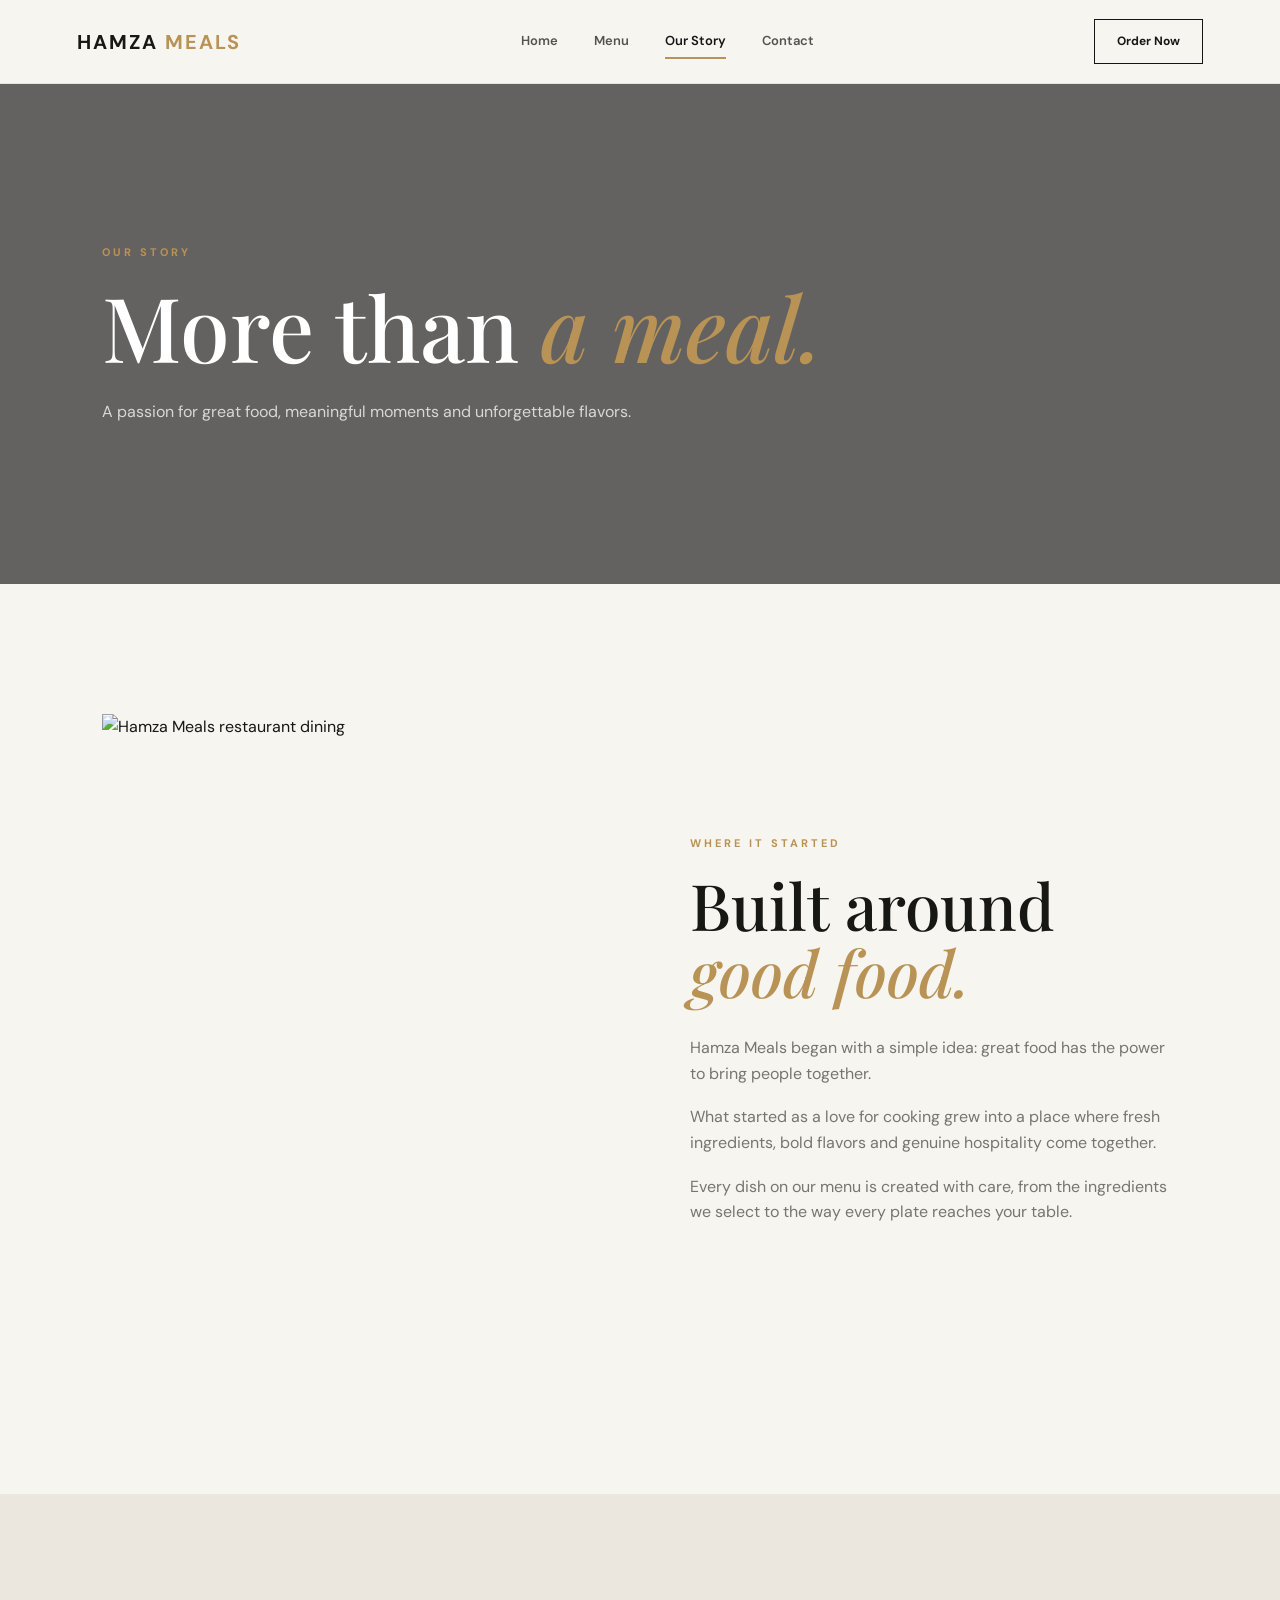
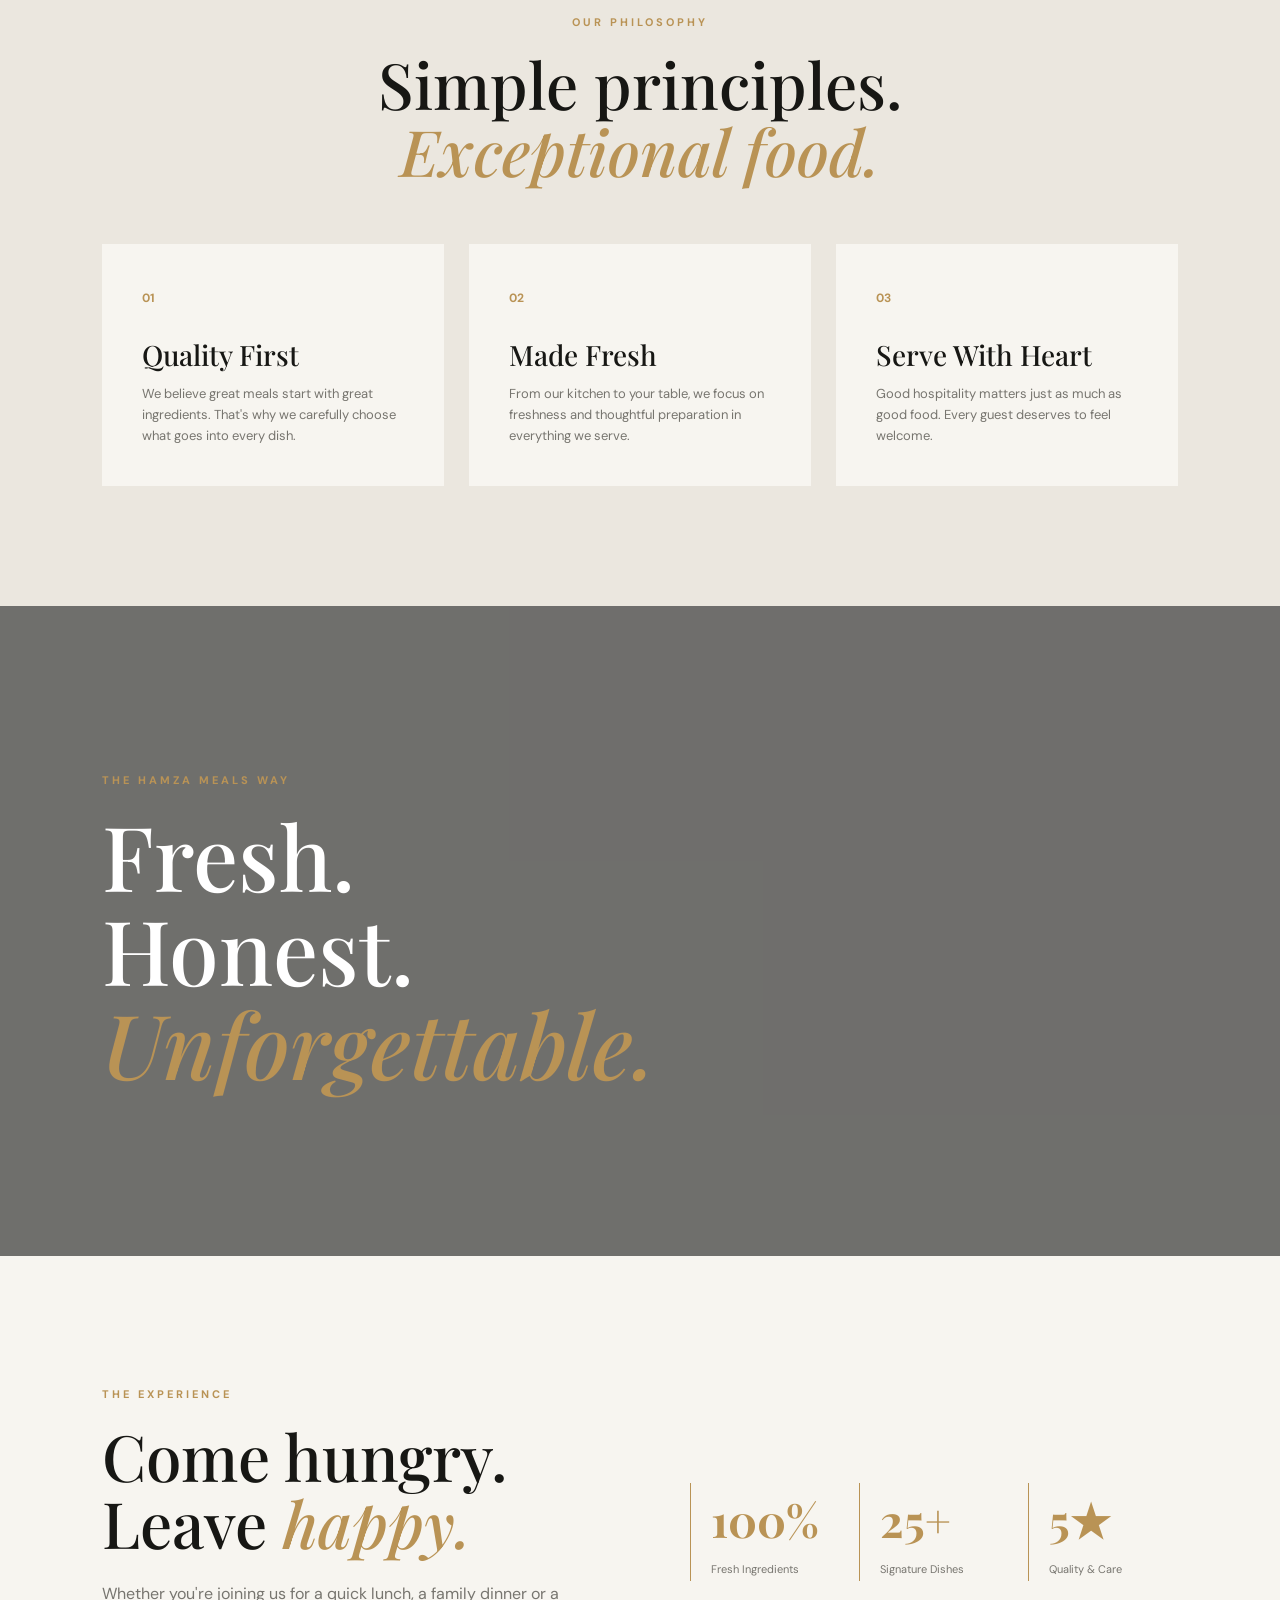
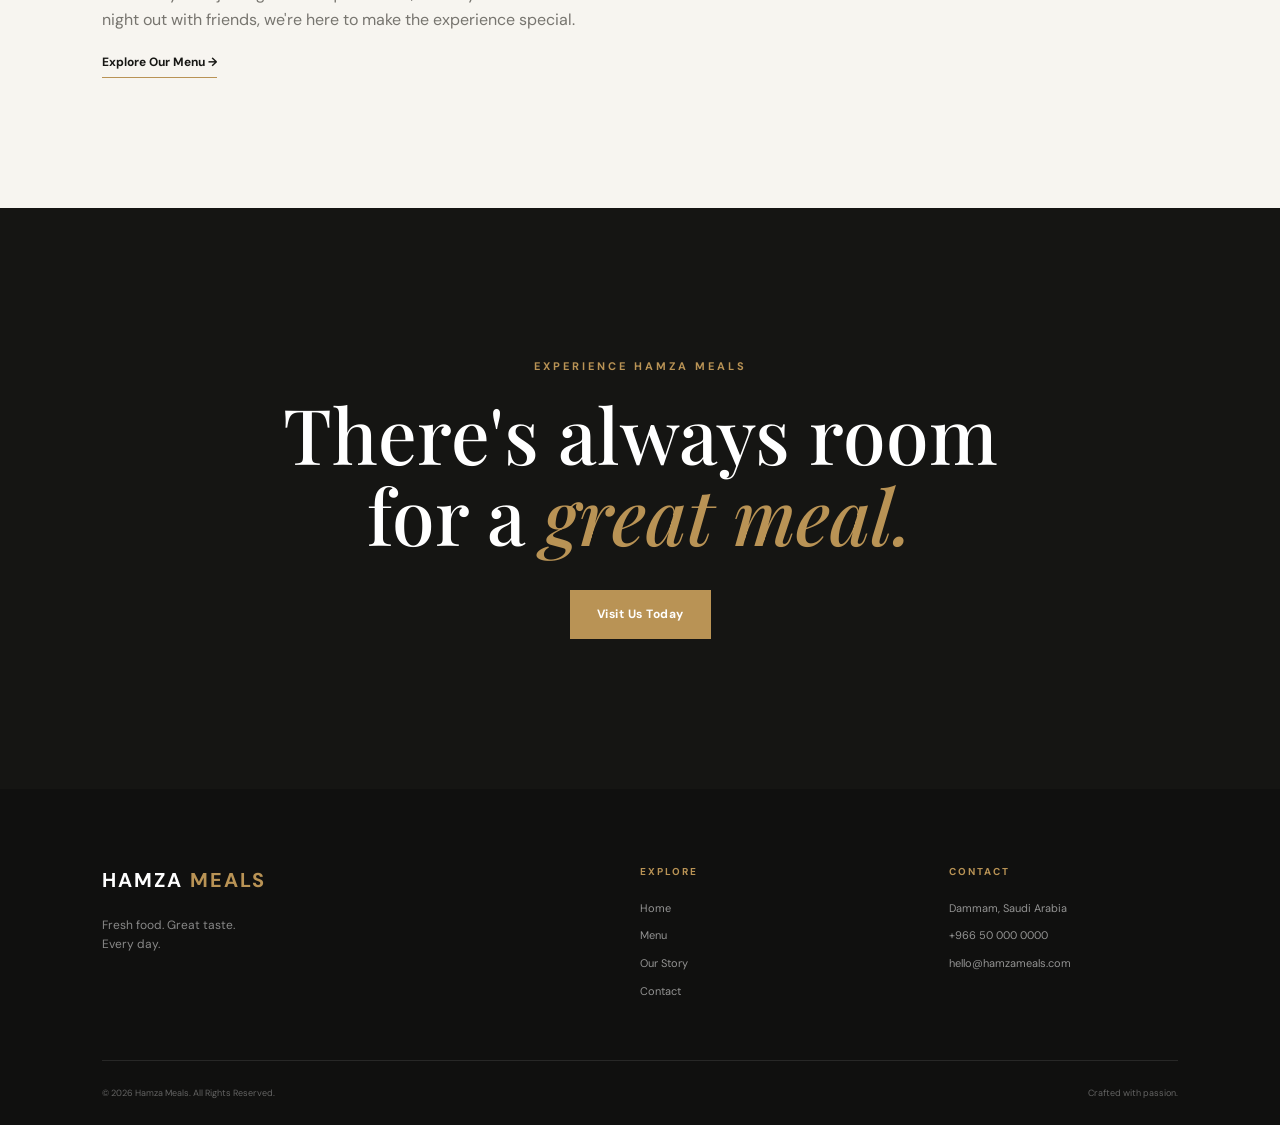
==== commit 79abbb4e: "Add files via upload" ====
--- a/about.html
+++ b/about.html
@@ -2,28 +2,54 @@
 <html lang="en">
 
 <head>
+
     <meta charset="UTF-8">
     <meta name="viewport" content="width=device-width, initial-scale=1.0">
 
     <title>Hamza Meals | Our Story</title>
 
+    <link rel="preconnect" href="https://fonts.googleapis.com">
+    <link rel="preconnect" href="https://fonts.gstatic.com" crossorigin>
+
+    <link href="https://fonts.googleapis.com/css2?family=DM+Sans:wght@400;500;600;700&family=Playfair+Display:ital,wght@0,500;0,600;1,500;1,600&display=swap" rel="stylesheet">
+
     <link rel="stylesheet" href="style.css">
+
 </head>
 
+
 <body>
 
+
+<!-- ================= NAVBAR ================= -->
+
 <header class="navbar">
 
-    <div class="logo">
+    <a href="index.html" class="logo">
         HAMZA <span>MEALS</span>
-    </div>
+    </a>
+
 
     <nav>
-        <a href="index.html">Home</a>
-        <a href="menu.html">Menu</a>
-        <a href="about.html" class="active">Our Story</a>
-        <a href="contact.html">Contact</a>
+
+        <a href="index.html">
+            Home
+        </a>
+
+        <a href="menu.html">
+            Menu
+        </a>
+
+        <a href="about.html" class="active">
+            Our Story
+        </a>
+
+        <a href="contact.html">
+            Contact
+        </a>
+
     </nav>
+
 
     <a href="contact.html" class="nav-button">
         Order Now
@@ -32,233 +58,328 @@
 </header>
 
 
-<!-- PAGE HERO -->
+
+<!-- ================= ABOUT HERO ================= -->
 
 <section class="about-hero">
 
-    <div>
+    <div class="about-hero-content">
 
         <p class="eyebrow">
             OUR STORY
         </p>
 
         <h1>
-            Food With<br>
-            <span>Purpose.</span>
+            More than
+            <span>a meal.</span>
         </h1>
 
         <p>
             A passion for great food, meaningful moments
-            and bringing people together.
-        </p>
-
-    </div>
-
-</section>
-
-
-<!-- OUR STORY -->
+            and unforgettable flavors.
+        </p>
+
+    </div>
+
+</section>
+
+
+
+<!-- ================= STORY ================= -->
+
+<main>
+
 
 <section class="story-section">
 
+
+    <div class="story-image">
+
+        <img
+            src="https://images.unsplash.com/photo-1414235077428-338989a2e8c0?auto=format&fit=crop&w=1000&q=85"
+            alt="Hamza Meals restaurant dining"
+        >
+
+    </div>
+
+
+
     <div class="story-content">
 
         <p class="eyebrow">
-            WHERE IT ALL BEGAN
+            WHERE IT STARTED
         </p>
 
         <h2>
-            More Than<br>
-            Just A Meal.
+            Built around
+            <em>good food.</em>
         </h2>
 
         <p>
-            Hamza Meals was built around a simple belief:
-            great food has the power to bring people closer.
-        </p>
-
-        <p>
-            From the first ingredient to the final plate,
-            we focus on quality, flavor and the experience
-            our guests take away with them.
-        </p>
-
-        <p>
-            Whether you're sharing a meal with family,
-            catching up with friends or enjoying a quiet
-            moment for yourself, we want every visit to
-            feel special.
-        </p>
-
-    </div>
-
-
-    <div class="story-card">
-
-        <div class="story-card-inner">
-
-            <span>
-                EST.
-            </span>
-
-            <strong>
-                2026
-            </strong>
-
-            <p>
-                FRESH • QUALITY • FLAVOR
-            </p>
-
-        </div>
-
-    </div>
-
-</section>
-
-
-<!-- VALUES -->
-
-<section class="values-section">
+            Hamza Meals began with a simple idea:
+            great food has the power to bring people together.
+        </p>
+
+        <p>
+            What started as a love for cooking grew into
+            a place where fresh ingredients, bold flavors
+            and genuine hospitality come together.
+        </p>
+
+        <p>
+            Every dish on our menu is created with care,
+            from the ingredients we select to the way
+            every plate reaches your table.
+        </p>
+
+    </div>
+
+</section>
+
+
+
+<!-- ================= PHILOSOPHY ================= -->
+
+<section class="philosophy">
+
 
     <div class="section-heading centered">
 
         <p class="eyebrow">
-            WHAT WE BELIEVE
+            OUR PHILOSOPHY
         </p>
 
         <h2>
-            Our Values
+            Simple principles.
+            <br>
+            <em>Exceptional food.</em>
         </h2>
 
     </div>
 
 
-    <div class="values-grid">
-
-        <div class="value-card">
-
-            <div class="value-number">
+
+    <div class="philosophy-grid">
+
+
+        <div class="philosophy-card">
+
+            <span class="number">
                 01
-            </div>
+            </span>
 
             <h3>
                 Quality First
             </h3>
 
             <p>
-                We believe great food starts with
-                quality ingredients and careful preparation.
-            </p>
-
-        </div>
-
-
-        <div class="value-card">
-
-            <div class="value-number">
+                We believe great meals start with
+                great ingredients. That's why we
+                carefully choose what goes into every dish.
+            </p>
+
+        </div>
+
+
+
+        <div class="philosophy-card">
+
+            <span class="number">
                 02
-            </div>
+            </span>
 
             <h3>
-                Real Flavor
+                Made Fresh
             </h3>
 
             <p>
-                Every dish should have its own character,
-                flavor and personality.
-            </p>
-
-        </div>
-
-
-        <div class="value-card">
-
-            <div class="value-number">
+                From our kitchen to your table,
+                we focus on freshness and thoughtful
+                preparation in everything we serve.
+            </p>
+
+        </div>
+
+
+
+        <div class="philosophy-card">
+
+            <span class="number">
                 03
-            </div>
+            </span>
 
             <h3>
-                People First
+                Serve With Heart
             </h3>
 
             <p>
-                From our kitchen to our guests,
-                people are always at the heart of what we do.
-            </p>
-
-        </div>
-
-    </div>
-
-</section>
-
-
-<!-- EXPERIENCE -->
-
-<section class="about-experience">
-
-    <div class="about-experience-content">
+                Good hospitality matters just as much
+                as good food. Every guest deserves
+                to feel welcome.
+            </p>
+
+        </div>
+
+
+    </div>
+
+</section>
+
+
+
+<!-- ================= FULL IMAGE SECTION ================= -->
+
+<section class="about-banner">
+
+    <div class="about-banner-overlay"></div>
+
+    <div class="about-banner-content">
+
+        <p class="eyebrow">
+            THE HAMZA MEALS WAY
+        </p>
+
+        <h2>
+            Fresh.
+            <br>
+            Honest.
+            <br>
+            <em>Unforgettable.</em>
+        </h2>
+
+    </div>
+
+</section>
+
+
+
+<!-- ================= EXPERIENCE ================= -->
+
+<section class="experience-section">
+
+
+    <div class="experience-text">
 
         <p class="eyebrow">
             THE EXPERIENCE
         </p>
 
         <h2>
-            Come for the food.<br>
-            Stay for the <span>feeling.</span>
+            Come hungry.
+            <br>
+            Leave <em>happy.</em>
         </h2>
 
         <p>
-            We want Hamza Meals to be a place where
-            delicious food and good memories come together.
-        </p>
-
-        <a href="menu.html" class="gold-button">
-            Explore Our Menu
+            Whether you're joining us for a quick lunch,
+            a family dinner or a night out with friends,
+            we're here to make the experience special.
+        </p>
+
+        <a href="menu.html" class="dark-link">
+            Explore Our Menu →
         </a>
 
     </div>
 
-</section>
-
-
-<!-- CTA -->
+
+
+    <div class="experience-stats">
+
+
+        <div class="stat">
+
+            <strong>
+                100%
+            </strong>
+
+            <span>
+                Fresh Ingredients
+            </span>
+
+        </div>
+
+
+
+        <div class="stat">
+
+            <strong>
+                25+
+            </strong>
+
+            <span>
+                Signature Dishes
+            </span>
+
+        </div>
+
+
+
+        <div class="stat">
+
+            <strong>
+                5★
+            </strong>
+
+            <span>
+                Quality & Care
+            </span>
+
+        </div>
+
+
+    </div>
+
+</section>
+
+
+
+<!-- ================= CTA ================= -->
 
 <section class="cta">
 
     <p class="eyebrow">
-        READY TO JOIN US?
+        EXPERIENCE HAMZA MEALS
     </p>
 
     <h2>
-        Your next favorite meal awaits.
+        There's always room
+        <br>
+        for a <em>great meal.</em>
     </h2>
 
     <a href="contact.html" class="gold-button">
-        Get In Touch
+        Visit Us Today
     </a>
 
 </section>
 
 
-<!-- FOOTER -->
+</main>
+
+
+
+<!-- ================= FOOTER ================= -->
 
 <footer>
 
     <div class="footer-main">
 
+
         <div>
 
-            <div class="logo">
+            <a href="index.html" class="logo">
                 HAMZA <span>MEALS</span>
-            </div>
-
-            <p>
-                Fresh food. Great taste.<br>
+            </a>
+
+            <p>
+                Fresh food. Great taste.
+                <br>
                 Every day.
             </p>
 
         </div>
+
 
 
         <div class="footer-column">
@@ -286,6 +407,7 @@
         </div>
 
 
+
         <div class="footer-column">
 
             <h4>
@@ -306,7 +428,9 @@
 
         </div>
 
-    </div>
+
+    </div>
+
 
 
     <div class="footer-bottom">
--- a/style.css
+++ b/style.css
@@ -1,6 +1,6 @@
-/* =====================================================
+/* =========================================================
    HAMZA MEALS — PREMIUM RESTAURANT WEBSITE
-   ===================================================== */
+   ========================================================= */
 
 
 /* =========================
@@ -18,152 +18,170 @@
 }
 
 body {
-    font-family: Arial, Helvetica, sans-serif;
-    background: #f8f6f1;
-    color: #1b1b1b;
+    font-family: "DM Sans", sans-serif;
+    background: #f7f5f0;
+    color: #171714;
     line-height: 1.6;
     overflow-x: hidden;
 }
 
+img {
+    display: block;
+    width: 100%;
+}
+
 a {
+    color: inherit;
     text-decoration: none;
-    color: inherit;
 }
 
 button,
 input,
-textarea {
-    font-family: inherit;
-}
-
-
-/* =========================
-   COLORS
+textarea,
+select {
+    font: inherit;
+}
+
+
+/* =========================
+   VARIABLES
    ========================= */
 
 :root {
-    --dark: #151515;
-    --dark-2: #211b16;
-    --gold: #c99755;
-    --gold-light: #e2b978;
-    --cream: #f8f6f1;
+    --dark: #151513;
+    --dark-soft: #22221f;
+    --cream: #f7f5f0;
+    --cream-dark: #ebe7df;
+    --gold: #b99355;
+    --gold-light: #d0ad70;
     --white: #ffffff;
-    --gray: #777;
-}
-
-
-/* =========================
-   NAVIGATION
+    --gray: #77756f;
+    --border: rgba(21, 21, 19, 0.12);
+}
+
+
+/* =========================
+   TYPOGRAPHY
+   ========================= */
+
+h1,
+h2,
+h3 {
+    font-family: "Playfair Display", serif;
+    font-weight: 500;
+    line-height: 1.05;
+}
+
+h1 span,
+h2 span,
+h1 em,
+h2 em {
+    color: var(--gold);
+    font-style: italic;
+}
+
+.eyebrow {
+    font-size: 11px;
+    font-weight: 700;
+    letter-spacing: 3px;
+    color: var(--gold);
+    margin-bottom: 18px;
+}
+
+
+/* =========================
+   NAVBAR
    ========================= */
 
 .navbar {
-    height: 82px;
-    padding: 0 7%;
-
+    height: 84px;
+    padding: 0 6%;
     display: flex;
     align-items: center;
     justify-content: space-between;
-
-    background: rgba(21, 21, 21, 0.96);
-    color: white;
-
-    position: relative;
+    background: rgba(247, 245, 240, 0.92);
+    backdrop-filter: blur(15px);
+    position: sticky;
+    top: 0;
     z-index: 1000;
+    border-bottom: 1px solid rgba(21, 21, 19, 0.08);
 }
 
 .logo {
-    font-size: 21px;
+    font-size: 20px;
     font-weight: 700;
-    letter-spacing: 3px;
+    letter-spacing: 2px;
 }
 
 .logo span {
     color: var(--gold);
 }
 
-nav {
-    display: flex;
-    gap: 34px;
-}
-
-nav a {
-    color: #d0d0d0;
-    font-size: 14px;
-    transition: 0.3s ease;
+.navbar nav {
+    display: flex;
+    gap: 36px;
+}
+
+.navbar nav a {
     position: relative;
-}
-
-nav a::after {
+    font-size: 13px;
+    font-weight: 600;
+    color: #55534e;
+    transition: color 0.3s ease;
+}
+
+.navbar nav a::after {
     content: "";
     position: absolute;
     left: 0;
-    bottom: -8px;
-
+    bottom: -7px;
     width: 0;
-    height: 1px;
-
+    height: 2px;
     background: var(--gold);
-
+    transition: width 0.3s ease;
+}
+
+.navbar nav a:hover,
+.navbar nav a.active {
+    color: var(--dark);
+}
+
+.navbar nav a:hover::after,
+.navbar nav a.active::after {
+    width: 100%;
+}
+
+.nav-button {
+    padding: 12px 22px;
+    border: 1px solid var(--dark);
+    font-size: 12px;
+    font-weight: 700;
     transition: 0.3s ease;
 }
 
-nav a:hover,
-nav a.active {
+.nav-button:hover {
+    background: var(--dark);
     color: white;
-}
-
-nav a:hover::after,
-nav a.active::after {
-    width: 100%;
-}
-
-.nav-button {
-    padding: 12px 21px;
-
-    border: 1px solid var(--gold);
-    border-radius: 3px;
-
-    color: var(--gold);
-
-    font-size: 13px;
-    font-weight: bold;
-
-    transition: 0.3s ease;
-}
-
-.nav-button:hover {
+    transform: translateY(-2px);
+}
+
+
+/* =========================
+   BUTTONS
+   ========================= */
+
+.gold-button {
+    display: inline-flex;
+    align-items: center;
+    justify-content: center;
+    padding: 15px 27px;
     background: var(--gold);
     color: white;
-    transform: translateY(-2px);
-}
-
-
-/* =========================
-   GENERAL
-   ========================= */
-
-.eyebrow {
-    color: var(--gold);
     font-size: 12px;
-    font-weight: bold;
-    letter-spacing: 4px;
-    margin-bottom: 18px;
-}
-
-.gold-button {
-    display: inline-block;
-
-    background: var(--gold);
-    color: white;
-
-    padding: 15px 27px;
-
-    border-radius: 3px;
-
-    font-size: 13px;
-    font-weight: bold;
+    font-weight: 700;
     letter-spacing: 0.5px;
-
+    border: none;
+    cursor: pointer;
     transition:
         transform 0.3s ease,
         background 0.3s ease,
@@ -171,175 +189,172 @@
 }
 
 .gold-button:hover {
-    background: var(--gold-light);
+    background: #9e7c45;
     transform: translateY(-4px);
-
-    box-shadow:
-        0 12px 30px rgba(201, 151, 85, 0.25);
+    box-shadow: 0 12px 30px rgba(0, 0, 0, 0.15);
+}
+
+.text-button {
+    font-size: 12px;
+    font-weight: 700;
+    color: white;
+    transition: 0.3s ease;
+}
+
+.text-button:hover {
+    color: var(--gold-light);
+    transform: translateX(5px);
 }
 
 .dark-link {
-    color: var(--dark);
-    font-weight: bold;
-    font-size: 14px;
-
+    display: inline-block;
+    margin-top: 20px;
+    font-size: 12px;
+    font-weight: 700;
     border-bottom: 1px solid var(--gold);
-
     padding-bottom: 5px;
-
     transition: 0.3s ease;
 }
 
 .dark-link:hover {
     color: var(--gold);
-}
-
-
-/* =========================
-   HOME HERO
+    transform: translateX(5px);
+}
+
+
+/* =========================
+   HERO
    ========================= */
 
 .hero {
-    min-height: calc(100vh - 82px);
-
+    min-height: calc(100vh - 84px);
     position: relative;
-
     display: flex;
     align-items: center;
-
-    padding: 90px 10%;
-
+    padding: 100px 8%;
+    background:
+        linear-gradient(
+            90deg,
+            rgba(0, 0, 0, 0.78),
+            rgba(0, 0, 0, 0.35),
+            rgba(0, 0, 0, 0.15)
+        ),
+        url("https://images.unsplash.com/photo-1515003197210-e0cd71810b5f?auto=format&fit=crop&w=2000&q=90")
+        center / cover;
     color: white;
-
-    background:
-        radial-gradient(
-            circle at 75% 30%,
-            rgba(201, 151, 85, 0.18),
-            transparent 35%
-        ),
-        linear-gradient(
-            120deg,
-            #151515,
-            #2c2119,
-            #171717
-        );
-
     overflow: hidden;
 }
 
 .hero::before {
     content: "";
-
     position: absolute;
-
-    width: 500px;
-    height: 500px;
-
-    right: -180px;
-    top: 50%;
-
-    border: 1px solid rgba(201, 151, 85, 0.2);
-    border-radius: 50%;
-
-    animation: rotateSlow 20s linear infinite;
-}
-
-.hero::after {
-    content: "";
-
-    position: absolute;
-
-    width: 350px;
-    height: 350px;
-
-    right: -100px;
-    top: 50%;
-
-    border: 1px solid rgba(255,255,255,0.06);
-    border-radius: 50%;
-
-    animation: rotateSlow 14s linear infinite reverse;
+    inset: 0;
+    background: linear-gradient(
+        120deg,
+        transparent 50%,
+        rgba(185, 147, 85, 0.12)
+    );
+    animation: heroGlow 8s ease-in-out infinite alternate;
+}
+
+@keyframes heroGlow {
+    from {
+        transform: translateX(-5%);
+    }
+
+    to {
+        transform: translateX(5%);
+    }
 }
 
 .hero-content {
+    max-width: 700px;
     position: relative;
     z-index: 2;
-
-    max-width: 720px;
-
-    animation: heroReveal 1s ease forwards;
+    animation: heroReveal 1.2s ease both;
+}
+
+@keyframes heroReveal {
+    from {
+        opacity: 0;
+        transform: translateY(40px);
+    }
+
+    to {
+        opacity: 1;
+        transform: translateY(0);
+    }
 }
 
 .hero h1 {
-    font-family: Georgia, serif;
-
-    font-size: clamp(55px, 7vw, 100px);
-
-    line-height: 0.98;
-
-    font-weight: normal;
-
-    margin-bottom: 30px;
-}
-
-.hero h1 span {
-    color: var(--gold);
-    font-style: italic;
+    font-size: clamp(55px, 8vw, 105px);
+    margin-bottom: 25px;
 }
 
 .hero-description {
-    color: #d0d0d0;
-
-    max-width: 500px;
-
-    font-size: 18px;
-
-    line-height: 1.8;
-
+    max-width: 520px;
+    color: rgba(255, 255, 255, 0.78);
+    font-size: 16px;
     margin-bottom: 35px;
 }
 
 .hero-buttons {
     display: flex;
     align-items: center;
-    gap: 28px;
-}
-
-.text-button {
-    color: white;
-
-    font-size: 13px;
-    font-weight: bold;
-
-    transition: 0.3s ease;
-}
-
-.text-button:hover {
-    color: var(--gold);
-    transform: translateX(5px);
-}
-
-.scroll-indicator {
+    gap: 30px;
+}
+
+.hero-scroll {
     position: absolute;
-
     bottom: 35px;
-    left: 10%;
-
-    color: #999;
-
+    left: 8%;
     font-size: 9px;
     letter-spacing: 3px;
-
+    opacity: 0.7;
     display: flex;
     align-items: center;
     gap: 12px;
 }
 
-.scroll-indicator span {
-    width: 35px;
+.hero-scroll span {
+    width: 45px;
     height: 1px;
-
-    background: var(--gold);
+    background: white;
+}
+
+.hero-decoration {
+    position: absolute;
+    right: 8%;
+    bottom: 12%;
+}
+
+.hero-ring {
+    border: 1px solid rgba(255,255,255,0.18);
+    border-radius: 50%;
+    position: absolute;
+    animation: rotateRing 20s linear infinite;
+}
+
+.ring-one {
+    width: 240px;
+    height: 240px;
+}
+
+.ring-two {
+    width: 340px;
+    height: 340px;
+    right: -50px;
+    top: -50px;
+}
+
+@keyframes rotateRing {
+    from {
+        transform: rotate(0deg);
+    }
+
+    to {
+        transform: rotate(360deg);
+    }
 }
 
 
@@ -348,251 +363,193 @@
    ========================= */
 
 .intro {
-    padding: 120px 10%;
-
+    padding: 130px 8%;
     display: grid;
     grid-template-columns: 1fr 1fr;
-
-    gap: 80px;
-
+    gap: 100px;
     align-items: center;
-
-    background: var(--cream);
-}
-
-.intro-text h2 {
-    font-family: Georgia, serif;
-
-    font-size: clamp(38px, 4vw, 58px);
-
-    line-height: 1.1;
-
-    font-weight: normal;
-
+}
+
+.intro-text {
+    max-width: 570px;
+}
+
+.intro h2 {
+    font-size: clamp(45px, 5vw, 72px);
     margin-bottom: 30px;
-}
-
-.intro-text h2 em {
-    color: var(--gold);
 }
 
 .intro-text > p:not(.eyebrow) {
     color: var(--gray);
-
-    max-width: 550px;
-
-    line-height: 1.9;
-
-    margin-bottom: 30px;
-}
-
-.intro-stat {
-    display: flex;
+    margin-bottom: 18px;
+}
+
+.intro-visual {
+    position: relative;
+}
+
+.intro-image {
+    height: 600px;
+    overflow: hidden;
+}
+
+.intro-image img {
+    height: 100%;
+    object-fit: cover;
+    transition: transform 1s ease;
+}
+
+.intro-image:hover img {
+    transform: scale(1.06);
+}
+
+.experience-badge {
+    position: absolute;
+    bottom: -30px;
+    left: -30px;
+    width: 170px;
+    height: 170px;
+    border-radius: 50%;
+    background: var(--dark);
+    color: white;
+    display: flex;
+    flex-direction: column;
     justify-content: center;
-}
-
-.stat-circle {
-    width: 330px;
-    height: 330px;
-
-    border: 1px solid #d6c5ae;
-
-    border-radius: 50%;
-
-    display: flex;
-    flex-direction: column;
-
     align-items: center;
-    justify-content: center;
-
-    position: relative;
-}
-
-.stat-circle::before {
-    content: "";
-
-    position: absolute;
-
-    inset: 15px;
-
-    border: 1px dashed #d6c5ae;
-
-    border-radius: 50%;
-}
-
-.stat-circle span {
-    color: var(--gold);
-
-    font-size: 12px;
-    letter-spacing: 4px;
-}
-
-.stat-circle strong {
-    font-family: Georgia, serif;
-
-    font-size: 72px;
-    font-weight: normal;
-
-    margin: 10px 0;
-}
-
-.stat-circle small {
+    text-align: center;
+    border: 8px solid var(--cream);
+}
+
+.experience-badge span {
     font-size: 9px;
     letter-spacing: 3px;
-    color: #777;
-}
-
-
-/* =========================
-   FEATURED
+}
+
+.experience-badge strong {
+    font-family: "Playfair Display", serif;
+    font-size: 35px;
+    color: var(--gold);
+}
+
+.experience-badge small {
+    font-size: 7px;
+    letter-spacing: 1px;
+}
+
+
+/* =========================
+   SECTION HEADINGS
    ========================= */
 
 .featured {
-    padding: 110px 8%;
-    background: white;
+    padding: 120px 8%;
+    background: var(--cream-dark);
 }
 
 .section-heading {
     display: flex;
     justify-content: space-between;
     align-items: end;
-
-    margin-bottom: 45px;
+    margin-bottom: 50px;
 }
 
 .section-heading h2 {
-    font-family: Georgia, serif;
-
-    font-size: 52px;
-
-    font-weight: normal;
-}
+    font-size: clamp(45px, 5vw, 70px);
+}
+
+.centered {
+    display: block;
+    text-align: center;
+}
+
+
+/* =========================
+   FOOD CARDS
+   ========================= */
 
 .food-grid {
     display: grid;
-
     grid-template-columns: repeat(3, 1fr);
-
     gap: 25px;
 }
 
 .food-card {
     background: var(--cream);
-
-    overflow: hidden;
-
-    transition: 0.4s ease;
+    transition: transform 0.4s ease, box-shadow 0.4s ease;
 }
 
 .food-card:hover {
     transform: translateY(-10px);
-
-    box-shadow:
-        0 20px 45px rgba(0,0,0,0.12);
+    box-shadow: 0 25px 45px rgba(0,0,0,0.1);
 }
 
 .food-image {
-    height: 260px;
-
+    height: 320px;
+    position: relative;
+    overflow: hidden;
+}
+
+.food-image img {
+    height: 100%;
+    object-fit: cover;
+    transition: transform 0.8s ease;
+}
+
+.food-card:hover .food-image img {
+    transform: scale(1.08);
+}
+
+.food-tag {
+    position: absolute;
+    top: 18px;
+    left: 18px;
+    background: var(--dark);
+    color: white;
+    padding: 7px 12px;
+    font-size: 8px;
+    letter-spacing: 2px;
+}
+
+.food-info {
+    padding: 25px;
+    display: flex;
+    justify-content: space-between;
+    gap: 20px;
+}
+
+.food-info h3 {
+    font-size: 24px;
+    margin-bottom: 8px;
+}
+
+.food-info p {
+    color: var(--gray);
+    font-size: 12px;
+}
+
+.food-info strong {
+    color: var(--gold);
+    white-space: nowrap;
+}
+
+
+/* =========================
+   EXPERIENCE BANNER
+   ========================= */
+
+.experience {
+    min-height: 600px;
+    padding: 100px 8%;
     display: flex;
     align-items: center;
-    justify-content: center;
-
-    font-size: 95px;
-
-    transition: 0.5s ease;
-}
-
-.food-card:hover .food-image {
-    transform: scale(1.04);
-}
-
-.burger {
     background:
         linear-gradient(
-            135deg,
-            #513c2d,
-            #9c6b38
-        );
-}
-
-.chicken {
-    background:
-        linear-gradient(
-            135deg,
-            #8b5c2e,
-            #d49a54
-        );
-}
-
-.pizza {
-    background:
-        linear-gradient(
-            135deg,
-            #5d3523,
-            #a86238
-        );
-}
-
-.food-info {
-    padding: 25px;
-
-    display: flex;
-
-    justify-content: space-between;
-
-    gap: 20px;
-}
-
-.food-info h3 {
-    font-family: Georgia, serif;
-
-    font-size: 22px;
-
-    margin-bottom: 8px;
-}
-
-.food-info p {
-    color: #777;
-
-    font-size: 13px;
-
-    line-height: 1.6;
-}
-
-.food-info strong {
-    color: var(--gold);
-
-    white-space: nowrap;
-}
-
-
-/* =========================
-   EXPERIENCE
-   ========================= */
-
-.experience {
-    min-height: 600px;
-
-    padding: 100px 10%;
-
-    display: flex;
-    align-items: center;
-
+            rgba(0,0,0,0.65),
+            rgba(0,0,0,0.65)
+        ),
+        url("https://images.unsplash.com/photo-1517248135467-4c7edcad34c4?auto=format&fit=crop&w=2000&q=90")
+        center / cover fixed;
     color: white;
-
-    background:
-        linear-gradient(
-            rgba(0,0,0,0.72),
-            rgba(0,0,0,0.72)
-        ),
-        linear-gradient(
-            120deg,
-            #3d2b20,
-            #171717
-        );
-
-    position: relative;
 }
 
 .experience-content {
@@ -600,117 +557,113 @@
 }
 
 .experience h2 {
-    font-family: Georgia, serif;
-
-    font-size: clamp(48px, 6vw, 78px);
-
-    line-height: 1;
-
-    font-weight: normal;
-
+    font-size: clamp(48px, 6vw, 82px);
+    margin-bottom: 25px;
+}
+
+.experience p:not(.eyebrow) {
+    color: rgba(255,255,255,0.75);
+    max-width: 520px;
     margin-bottom: 30px;
 }
 
-.experience h2 span {
+
+/* =========================
+   FEATURES
+   ========================= */
+
+.features {
+    padding: 100px 8%;
+    display: grid;
+    grid-template-columns: repeat(4, 1fr);
+    gap: 50px;
+}
+
+.feature {
+    text-align: center;
+}
+
+.feature-icon {
+    font-size: 25px;
     color: var(--gold);
+    margin-bottom: 20px;
+    transition: transform 0.4s ease;
+}
+
+.feature:hover .feature-icon {
+    transform: rotate(180deg) scale(1.2);
+}
+
+.feature h3 {
+    font-size: 23px;
+    margin-bottom: 12px;
+}
+
+.feature p {
+    font-size: 13px;
+    color: var(--gray);
+}
+
+
+/* =========================
+   REVIEWS
+   ========================= */
+
+.reviews {
+    padding: 120px 8%;
+    background: var(--cream-dark);
+}
+
+.review-grid {
+    display: grid;
+    grid-template-columns: repeat(3, 1fr);
+    gap: 25px;
+    margin-top: 55px;
+}
+
+.review-card {
+    background: var(--cream);
+    padding: 35px;
+    border-top: 2px solid var(--gold);
+    transition: transform 0.4s ease;
+}
+
+.review-card:hover {
+    transform: translateY(-8px);
+}
+
+.stars {
+    color: var(--gold);
+    letter-spacing: 4px;
+    margin-bottom: 20px;
+}
+
+.review-card p {
+    font-family: "Playfair Display", serif;
     font-style: italic;
-}
-
-.experience p:not(.eyebrow) {
-    color: #ccc;
-
-    max-width: 550px;
-
-    margin-bottom: 35px;
-
-    line-height: 1.8;
-}
-
-
-/* =========================
-   FEATURES
-   ========================= */
-
-.features {
-    padding: 90px 8%;
-
-    display: grid;
-
-    grid-template-columns: repeat(4, 1fr);
-
-    gap: 35px;
-
-    background: #f0ece5;
-
+    font-size: 19px;
+    margin-bottom: 25px;
+}
+
+.review-card strong {
+    font-size: 11px;
+    letter-spacing: 1px;
+}
+
+
+/* =========================
+   CTA
+   ========================= */
+
+.cta {
+    padding: 150px 8%;
     text-align: center;
-}
-
-.feature {
-    padding: 20px;
-}
-
-.feature-icon {
-    width: 65px;
-    height: 65px;
-
-    margin: 0 auto 20px;
-
-    border: 1px solid #d3b98f;
-
-    border-radius: 50%;
-
-    display: flex;
-    align-items: center;
-    justify-content: center;
-
-    color: var(--gold);
-
-    font-size: 24px;
-
-    transition: 0.4s ease;
-}
-
-.feature:hover .feature-icon {
-    background: var(--gold);
+    background: var(--dark);
     color: white;
-
-    transform: rotate(10deg) scale(1.1);
-}
-
-.feature h3 {
-    font-family: Georgia, serif;
-
-    font-size: 20px;
-
-    margin-bottom: 10px;
-}
-
-.feature p {
-    color: #777;
-
-    font-size: 13px;
-}
-
-
-/* =========================
-   CTA
-   ========================= */
-
-.cta {
-    padding: 120px 20px;
-
-    text-align: center;
-
-    background: white;
 }
 
 .cta h2 {
-    font-family: Georgia, serif;
-
-    font-size: clamp(42px, 5vw, 65px);
-
-    font-weight: normal;
-
+    font-size: clamp(45px, 6vw, 80px);
     margin-bottom: 35px;
 }
 
@@ -722,53 +675,54 @@
 .menu-hero,
 .about-hero,
 .contact-hero {
-    min-height: 470px;
-
-    display: flex;
-
+    min-height: 500px;
+    display: flex;
     align-items: center;
-
-    justify-content: center;
-
-    text-align: center;
-
-    padding: 80px 20px;
-
+    padding: 80px 8%;
     color: white;
-
+    position: relative;
+}
+
+.menu-hero {
     background:
-        radial-gradient(
-            circle at center,
-            rgba(201,151,85,0.2),
-            transparent 40%
-        ),
-        linear-gradient(
-            135deg,
-            #211b16,
-            #111
-        );
+        linear-gradient(rgba(0,0,0,0.55), rgba(0,0,0,0.55)),
+        url("https://images.unsplash.com/photo-1414235077428-338989a2e8c0?auto=format&fit=crop&w=2000&q=90")
+        center / cover;
+}
+
+.about-hero {
+    background:
+        linear-gradient(rgba(0,0,0,0.6), rgba(0,0,0,0.6)),
+        url("https://images.unsplash.com/photo-1559339352-11d035aa65de?auto=format&fit=crop&w=2000&q=90")
+        center / cover;
+}
+
+.contact-hero {
+    background:
+        linear-gradient(rgba(0,0,0,0.6), rgba(0,0,0,0.6)),
+        url("https://images.unsplash.com/photo-1517248135467-4c7edcad34c4?auto=format&fit=crop&w=2000&q=90")
+        center / cover;
+}
+
+.menu-hero-content,
+.about-hero-content,
+.contact-hero-content {
+    max-width: 750px;
+    animation: heroReveal 1s ease both;
 }
 
 .menu-hero h1,
 .about-hero h1,
 .contact-hero h1 {
-    font-family: Georgia, serif;
-
     font-size: clamp(55px, 7vw, 90px);
-
-    font-weight: normal;
-
-    line-height: 1;
-
-    margin-bottom: 20px;
-}
-
-.menu-hero p:last-child,
-.about-hero p:last-child,
-.contact-hero p:last-child {
-    color: #bbb;
-
-    font-size: 17px;
+    margin-bottom: 25px;
+}
+
+.menu-hero p:not(.eyebrow),
+.about-hero p:not(.eyebrow),
+.contact-hero p:not(.eyebrow) {
+    color: rgba(255,255,255,0.75);
+    max-width: 550px;
 }
 
 
@@ -777,623 +731,423 @@
    ========================= */
 
 .menu-page {
-    padding: 100px 9%;
+    padding: 120px 8%;
 }
 
 .menu-category {
-    margin-bottom: 100px;
+    margin-bottom: 120px;
 }
 
 .category-heading {
-    margin-bottom: 40px;
+    margin-bottom: 45px;
+    max-width: 650px;
 }
 
 .category-heading h2 {
-    font-family: Georgia, serif;
-
-    font-size: 48px;
-
-    font-weight: normal;
-
-    margin-bottom: 10px;
-}
-
-.category-heading p:last-child {
-    color: #777;
+    font-size: clamp(45px, 5vw, 65px);
+    margin-bottom: 12px;
+}
+
+.category-heading > p:last-child {
+    color: var(--gray);
 }
 
 .premium-menu-grid {
     display: grid;
-
-    grid-template-columns: 1fr 1fr;
-
-    gap: 18px;
+    grid-template-columns: repeat(2, 1fr);
+    gap: 25px;
 }
 
 .premium-menu-item {
+    display: grid;
+    grid-template-columns: 180px 1fr;
+    gap: 25px;
     background: white;
-
-    padding: 25px;
-
-    display: flex;
-
-    gap: 20px;
-
-    border: 1px solid #eee;
-
-    transition: 0.35s ease;
+    padding: 12px;
+    transition: 0.4s ease;
 }
 
 .premium-menu-item:hover {
     transform: translateY(-5px);
-
-    border-color: #d8bb92;
-
-    box-shadow:
-        0 15px 35px rgba(0,0,0,0.07);
-}
-
-.menu-item-icon {
-    width: 65px;
-    height: 65px;
-
-    flex-shrink: 0;
-
-    background: #f0e8dc;
-
-    border-radius: 50%;
-
-    display: flex;
-
-    align-items: center;
-    justify-content: center;
-
-    font-size: 30px;
+    box-shadow: 0 18px 40px rgba(0,0,0,0.08);
+}
+
+.menu-item-image {
+    width: 180px;
+    height: 180px;
+    object-fit: cover;
+    transition: transform 0.6s ease;
+}
+
+.premium-menu-item:hover .menu-item-image {
+    transform: scale(1.03);
 }
 
 .menu-item-content {
-    width: 100%;
+    padding: 15px 15px 15px 0;
 }
 
 .menu-item-title {
     display: flex;
-
     justify-content: space-between;
-
     gap: 15px;
-
-    margin-bottom: 8px;
+    border-bottom: 1px solid var(--border);
+    padding-bottom: 12px;
+    margin-bottom: 12px;
 }
 
 .menu-item-title h3 {
-    font-family: Georgia, serif;
-
-    font-size: 20px;
+    font-size: 22px;
 }
 
 .menu-item-title span {
     color: var(--gold);
-
-    font-weight: bold;
-
-    white-space: nowrap;
+    font-weight: 700;
 }
 
 .menu-item-content p {
-    color: #777;
-
+    color: var(--gray);
+    font-size: 12px;
+}
+
+.menu-cta {
+    padding: 130px 8%;
+    text-align: center;
+    background: var(--dark);
+    color: white;
+}
+
+.menu-cta h2 {
+    font-size: clamp(45px, 6vw, 75px);
+    margin-bottom: 15px;
+}
+
+.menu-cta > p:not(.eyebrow) {
+    color: rgba(255,255,255,0.7);
+    margin-bottom: 30px;
+}
+
+
+/* =========================
+   ABOUT PAGE
+   ========================= */
+
+.story-section {
+    padding: 130px 8%;
+    display: grid;
+    grid-template-columns: 1fr 1fr;
+    gap: 100px;
+    align-items: center;
+}
+
+.story-image {
+    height: 650px;
+    overflow: hidden;
+}
+
+.story-image img {
+    height: 100%;
+    object-fit: cover;
+    transition: transform 1s ease;
+}
+
+.story-image:hover img {
+    transform: scale(1.06);
+}
+
+.story-content {
+    max-width: 560px;
+}
+
+.story-content h2 {
+    font-size: clamp(45px, 5vw, 70px);
+    margin-bottom: 30px;
+}
+
+.story-content p:not(.eyebrow) {
+    color: var(--gray);
+    margin-bottom: 18px;
+}
+
+.philosophy {
+    padding: 120px 8%;
+    background: var(--cream-dark);
+}
+
+.philosophy h2 {
+    font-size: clamp(45px, 5vw, 70px);
+}
+
+.philosophy-grid {
+    display: grid;
+    grid-template-columns: repeat(3, 1fr);
+    gap: 25px;
+    margin-top: 60px;
+}
+
+.philosophy-card {
+    background: var(--cream);
+    padding: 40px;
+    transition: 0.4s ease;
+}
+
+.philosophy-card:hover {
+    transform: translateY(-10px);
+    background: var(--dark);
+    color: white;
+}
+
+.philosophy-card .number {
+    color: var(--gold);
+    font-size: 12px;
+    font-weight: 700;
+}
+
+.philosophy-card h3 {
+    font-size: 28px;
+    margin: 30px 0 15px;
+}
+
+.philosophy-card p {
+    color: var(--gray);
     font-size: 13px;
-
-    line-height: 1.6;
-}
-
-.menu-cta {
+}
+
+.philosophy-card:hover p {
+    color: rgba(255,255,255,0.65);
+}
+
+.about-banner {
+    min-height: 650px;
+    display: flex;
+    align-items: center;
+    padding: 100px 8%;
+    color: white;
+    position: relative;
+    background:
+        url("https://images.unsplash.com/photo-1559339352-11d035aa65de?auto=format&fit=crop&w=2000&q=90")
+        center / cover;
+}
+
+.about-banner-overlay {
+    position: absolute;
+    inset: 0;
+    background: rgba(0,0,0,0.55);
+}
+
+.about-banner-content {
+    position: relative;
+    z-index: 2;
+}
+
+.about-banner h2 {
+    font-size: clamp(55px, 7vw, 95px);
+}
+
+.experience-section {
+    padding: 130px 8%;
+    display: grid;
+    grid-template-columns: 1fr 1fr;
+    gap: 100px;
+    align-items: center;
+}
+
+.experience-text h2 {
+    font-size: clamp(45px, 5vw, 70px);
+    margin-bottom: 25px;
+}
+
+.experience-text > p:not(.eyebrow) {
+    max-width: 550px;
+    color: var(--gray);
+}
+
+.experience-stats {
+    display: grid;
+    grid-template-columns: repeat(3, 1fr);
+    gap: 20px;
+}
+
+.stat {
+    border-left: 1px solid var(--gold);
+    padding-left: 20px;
+}
+
+.stat strong {
+    display: block;
+    font-family: "Playfair Display", serif;
+    font-size: 45px;
+    color: var(--gold);
+}
+
+.stat span {
+    font-size: 11px;
+    color: var(--gray);
+}
+
+
+/* =========================
+   CONTACT PAGE
+   ========================= */
+
+.contact-section {
+    padding: 130px 8%;
+    display: grid;
+    grid-template-columns: 0.9fr 1.1fr;
+    gap: 100px;
+}
+
+.contact-info h2,
+.form-heading h2,
+.location-content h2 {
+    font-size: clamp(45px, 5vw, 68px);
+    margin-bottom: 25px;
+}
+
+.contact-intro {
+    color: var(--gray);
+    max-width: 500px;
+}
+
+.contact-details {
+    margin-top: 50px;
+}
+
+.contact-detail {
+    display: flex;
+    gap: 20px;
+    padding: 22px 0;
+    border-bottom: 1px solid var(--border);
+}
+
+.detail-number {
+    color: var(--gold);
+    font-size: 11px;
+    font-weight: 700;
+}
+
+.contact-detail h3 {
+    font-size: 20px;
+    margin-bottom: 5px;
+}
+
+.contact-detail p {
+    color: var(--gray);
+    font-size: 12px;
+}
+
+.reservation-form-wrapper {
+    background: white;
+    padding: 50px;
+    box-shadow: 0 20px 60px rgba(0,0,0,0.07);
+}
+
+.form-heading {
+    margin-bottom: 35px;
+}
+
+.reservation-form {
+    display: flex;
+    flex-direction: column;
+    gap: 20px;
+}
+
+.form-row {
+    display: grid;
+    grid-template-columns: 1fr 1fr;
+    gap: 20px;
+}
+
+.form-group {
+    display: flex;
+    flex-direction: column;
+    gap: 8px;
+}
+
+.form-group label {
+    font-size: 10px;
+    font-weight: 700;
+    letter-spacing: 1px;
+    text-transform: uppercase;
+}
+
+.form-group input,
+.form-group textarea,
+.form-group select {
+    width: 100%;
+    padding: 14px;
+    border: 1px solid var(--border);
+    background: var(--cream);
+    outline: none;
+    transition: 0.3s ease;
+}
+
+.form-group textarea {
+    resize: vertical;
+}
+
+.form-group input:focus,
+.form-group textarea:focus,
+.form-group select:focus {
+    border-color: var(--gold);
+    box-shadow: 0 0 0 3px rgba(185,147,85,0.1);
+}
+
+.form-button {
+    width: 100%;
+    margin-top: 5px;
+}
+
+.form-note {
     text-align: center;
-
-    padding: 80px 20px;
-
-    background: var(--dark);
-
-    color: white;
-}
-
-.menu-cta h2 {
-    font-family: Georgia, serif;
-
-    font-size: 52px;
-
-    font-weight: normal;
-
-    margin-bottom: 15px;
-}
-
-.menu-cta > p:not(.eyebrow) {
-    color: #aaa;
-
-    margin-bottom: 30px;
-}
-
-
-/* =========================
-   ABOUT PAGE
-   ========================= */
-
-.about-hero {
-    justify-content: flex-start;
-
-    text-align: left;
-
-    padding-left: 10%;
-}
-
-.about-hero h1 span {
-    color: var(--gold);
-
-    font-style: italic;
-}
-
-.story-section {
-    padding: 120px 10%;
-
+    color: var(--gray);
+    font-size: 10px;
+}
+
+.location-section {
+    padding: 100px 8%;
+    background: var(--cream-dark);
     display: grid;
-
-    grid-template-columns: 1fr 1fr;
-
-    gap: 100px;
-
+    grid-template-columns: 0.8fr 1.2fr;
+    gap: 80px;
     align-items: center;
 }
 
-.story-content h2 {
-    font-family: Georgia, serif;
-
-    font-size: 60px;
-
-    font-weight: normal;
-
-    line-height: 1.05;
-
-    margin-bottom: 30px;
-}
-
-.story-content p:not(.eyebrow) {
-    color: #707070;
-
-    line-height: 1.9;
-
-    margin-bottom: 20px;
-
-    max-width: 550px;
-}
-
-.story-card {
-    min-height: 450px;
-
-    background:
-        radial-gradient(
-            circle at center,
-            rgba(201,151,85,0.2),
-            transparent 40%
-        ),
-        linear-gradient(
-            135deg,
-            #211b16,
-            #111
-        );
-
-    display: flex;
-
-    align-items: center;
-    justify-content: center;
-
-    color: white;
-}
-
-.story-card-inner {
-    width: 290px;
-    height: 290px;
-
-    border: 1px solid rgba(201,151,85,0.6);
-
-    border-radius: 50%;
-
-    display: flex;
-
-    flex-direction: column;
-
-    align-items: center;
-    justify-content: center;
-
-    text-align: center;
-}
-
-.story-card-inner span {
-    color: var(--gold);
-
-    font-size: 12px;
-
-    letter-spacing: 4px;
-}
-
-.story-card-inner strong {
-    font-family: Georgia, serif;
-
-    font-size: 75px;
-
-    font-weight: normal;
-
-    margin: 10px 0;
-}
-
-.story-card-inner p {
-    font-size: 9px;
-
-    letter-spacing: 3px;
-
-    color: #aaa;
-}
-
-.values-section {
-    padding: 110px 8%;
-
-    background: #f0ece5;
-}
-
-.centered {
-    text-align: center;
-
-    display: block;
-}
-
-.centered h2 {
-    font-family: Georgia, serif;
-
-    font-size: 55px;
-
-    font-weight: normal;
-}
-
-.values-grid {
-    display: grid;
-
-    grid-template-columns: repeat(3, 1fr);
-
-    gap: 25px;
-
-    margin-top: 50px;
-}
-
-.value-card {
-    background: white;
-
-    padding: 45px 35px;
-
-    transition: 0.4s ease;
-}
-
-.value-card:hover {
-    transform: translateY(-8px);
-
-    box-shadow:
-        0 20px 40px rgba(0,0,0,0.08);
-}
-
-.value-number {
-    color: var(--gold);
-
-    font-size: 12px;
-
-    letter-spacing: 3px;
-
-    margin-bottom: 25px;
-}
-
-.value-card h3 {
-    font-family: Georgia, serif;
-
-    font-size: 27px;
-
-    margin-bottom: 15px;
-}
-
-.value-card p {
-    color: #777;
-
-    font-size: 14px;
-
-    line-height: 1.8;
-}
-
-.about-experience {
-    min-height: 550px;
-
-    display: flex;
-
-    align-items: center;
-
-    padding: 100px 10%;
-
-    color: white;
-
+.location-content > p:not(.eyebrow) {
+    color: var(--gray);
+    max-width: 400px;
+}
+
+.map-placeholder {
+    min-height: 420px;
+    position: relative;
     background:
         linear-gradient(
-            rgba(0,0,0,0.72),
-            rgba(0,0,0,0.72)
+            rgba(0,0,0,0.25),
+            rgba(0,0,0,0.25)
         ),
-        linear-gradient(
-            135deg,
-            #493526,
-            #151515
-        );
-}
-
-.about-experience-content {
-    max-width: 650px;
-}
-
-.about-experience h2 {
-    font-family: Georgia, serif;
-
-    font-size: 65px;
-
-    font-weight: normal;
-
-    line-height: 1;
-
-    margin-bottom: 30px;
-}
-
-.about-experience h2 span {
-    color: var(--gold);
-
-    font-style: italic;
-}
-
-.about-experience p:not(.eyebrow) {
-    color: #ccc;
-
-    max-width: 550px;
-
-    margin-bottom: 30px;
-}
-
-
-/* =========================
-   CONTACT PAGE
-   ========================= */
-
-.contact-hero {
-    justify-content: flex-start;
-
-    text-align: left;
-
-    padding-left: 10%;
-}
-
-.contact-hero h1 span {
-    color: var(--gold);
-
-    font-style: italic;
-}
-
-.contact-page {
-    padding: 110px 10%;
-
-    display: grid;
-
-    grid-template-columns: 1fr 1fr;
-
-    gap: 90px;
-
-    align-items: start;
-}
-
-.contact-intro h2 {
-    font-family: Georgia, serif;
-
-    font-size: 60px;
-
-    font-weight: normal;
-
-    line-height: 1.05;
-
-    margin-bottom: 25px;
-}
-
-.contact-intro > p:not(.eyebrow) {
-    color: #777;
-
-    max-width: 550px;
-
-    line-height: 1.8;
-
-    margin-bottom: 40px;
-}
-
-.contact-details {
-    display: grid;
-
-    grid-template-columns: 1fr 1fr;
-
-    gap: 25px;
-}
-
-.contact-detail {
-    display: flex;
-
-    gap: 15px;
-}
-
-.detail-icon {
-    width: 45px;
-    height: 45px;
-
-    flex-shrink: 0;
-
-    background: #eee5d8;
-
-    border-radius: 50%;
-
-    display: flex;
-
-    align-items: center;
-    justify-content: center;
-}
-
-.contact-detail h4 {
+        url("https://images.unsplash.com/photo-1523731407965-2430cd12f5e4?auto=format&fit=crop&w=1200&q=85")
+        center / cover;
+    overflow: hidden;
+}
+
+.map-overlay {
+    position: absolute;
+    left: 30px;
+    bottom: 30px;
+    background: var(--dark);
+    color: white;
+    padding: 20px 25px;
+}
+
+.map-overlay span {
+    font-family: "Playfair Display", serif;
+    font-size: 20px;
+}
+
+.map-overlay p {
+    color: rgba(255,255,255,0.6);
     font-size: 11px;
-
-    letter-spacing: 2px;
-
-    margin-bottom: 5px;
-}
-
-.contact-detail p {
-    color: #777;
-
-    font-size: 13px;
-}
-
-.order-card {
-    background: white;
-
-    padding: 45px;
-
-    box-shadow:
-        0 20px 60px rgba(0,0,0,0.09);
-}
-
-.order-header h2 {
-    font-family: Georgia, serif;
-
-    font-size: 40px;
-
-    font-weight: normal;
-
-    line-height: 1.1;
-
-    margin-bottom: 30px;
-}
-
-.input-row {
-    display: grid;
-
-    grid-template-columns: 1fr 1fr;
-
-    gap: 15px;
-}
-
-.input-group {
-    margin-bottom: 20px;
-}
-
-.input-group label {
-    display: block;
-
-    font-size: 10px;
-
-    font-weight: bold;
-
-    letter-spacing: 2px;
-
-    margin-bottom: 8px;
-}
-
-.input-group input,
-.input-group textarea {
-    width: 100%;
-
-    border: 1px solid #ddd;
-
-    background: #fafafa;
-
-    padding: 14px;
-
-    outline: none;
-
-    transition: 0.3s ease;
-}
-
-.input-group textarea {
-    height: 110px;
-
-    resize: vertical;
-}
-
-.input-group .small-textarea {
-    height: 80px;
-}
-
-.input-group input:focus,
-.input-group textarea:focus {
-    border-color: var(--gold);
-
-    background: white;
-
-    box-shadow:
-        0 0 0 3px rgba(201,151,85,0.08);
-}
-
-.order-button {
-    border: none;
-
-    width: 100%;
-
-    cursor: pointer;
-}
-
-.form-note {
-    text-align: center;
-
-    color: #999;
-
-    font-size: 11px;
-
-    margin-top: 15px;
-}
-
-.contact-cta {
-    padding: 100px 20px;
-
-    text-align: center;
-
-    background: #f0ece5;
-}
-
-.contact-cta h2 {
-    font-family: Georgia, serif;
-
-    font-size: 55px;
-
-    font-weight: normal;
-
-    margin-bottom: 15px;
-}
-
-.contact-cta > p:not(.eyebrow) {
-    color: #777;
-
-    max-width: 500px;
-
-    margin: 0 auto 30px;
-}
-
-.social-links {
-    display: flex;
-
-    justify-content: center;
-
-    gap: 25px;
-}
-
-.social-links a {
-    color: var(--gold);
-
-    font-weight: bold;
-
-    border-bottom: 1px solid var(--gold);
-
-    padding-bottom: 4px;
 }
 
 
@@ -1402,227 +1156,213 @@
    ========================= */
 
 footer {
-    background: var(--dark);
-
+    background: #10100f;
     color: white;
-
-    padding: 70px 8% 25px;
+    padding: 75px 8% 25px;
 }
 
 .footer-main {
     display: grid;
-
-    grid-template-columns: 2fr 1fr 1.5fr;
-
-    gap: 50px;
-
+    grid-template-columns: 2fr 1fr 1fr;
+    gap: 80px;
     padding-bottom: 60px;
 }
 
-.footer-main > div > p {
-    color: #888;
-
-    margin-top: 15px;
-
-    font-size: 13px;
-
-    line-height: 1.8;
+.footer-main > div:first-child p {
+    color: rgba(255,255,255,0.5);
+    font-size: 12px;
+    margin-top: 20px;
 }
 
 .footer-column {
     display: flex;
-
     flex-direction: column;
-
-    gap: 12px;
+    gap: 10px;
 }
 
 .footer-column h4 {
     color: var(--gold);
-
-    font-size: 11px;
-
-    letter-spacing: 3px;
-
+    font-size: 10px;
+    letter-spacing: 2px;
     margin-bottom: 10px;
 }
 
 .footer-column a,
 .footer-column p {
-    color: #999;
-
-    font-size: 13px;
-
+    color: rgba(255,255,255,0.55);
+    font-size: 11px;
     transition: 0.3s ease;
 }
 
 .footer-column a:hover {
     color: white;
-
     transform: translateX(4px);
 }
 
 .footer-bottom {
-    border-top: 1px solid #333;
-
+    border-top: 1px solid rgba(255,255,255,0.1);
     padding-top: 25px;
-
-    display: flex;
-
+    display: flex;
     justify-content: space-between;
-
-    color: #666;
-
-    font-size: 11px;
-}
-
-
-/* =========================
-   ANIMATIONS
-   ========================= */
-
-@keyframes heroReveal {
-
-    from {
-        opacity: 0;
-        transform: translateY(30px);
-    }
-
-    to {
-        opacity: 1;
-        transform: translateY(0);
-    }
-
-}
-
-@keyframes rotateSlow {
-
-    from {
-        transform: rotate(0deg);
-    }
-
-    to {
-        transform: rotate(360deg);
-    }
-
-}
-
-
-/* =========================
-   MOBILE
-   ========================= */
-
-@media (max-width: 900px) {
+    color: rgba(255,255,255,0.35);
+    font-size: 9px;
+}
+
+
+/* =========================
+   RESPONSIVE
+   ========================= */
+
+@media (max-width: 1000px) {
+
+    .navbar nav {
+        gap: 18px;
+    }
+
+    .intro,
+    .story-section,
+    .experience-section,
+    .contact-section,
+    .location-section {
+        gap: 50px;
+    }
+
+    .food-grid {
+        grid-template-columns: 1fr 1fr;
+    }
+
+    .features {
+        grid-template-columns: 1fr 1fr;
+    }
+
+    .review-grid {
+        grid-template-columns: 1fr;
+    }
+
+    .premium-menu-grid {
+        grid-template-columns: 1fr;
+    }
+
+}
+
+
+@media (max-width: 750px) {
 
     .navbar {
         height: auto;
-
-        padding: 20px;
-
+        padding: 20px 6%;
         flex-wrap: wrap;
-
         gap: 20px;
     }
 
-    nav {
+    .navbar nav {
         order: 3;
-
         width: 100%;
-
         justify-content: center;
-
         gap: 20px;
     }
 
-    .hero {
+    .nav-button {
+        padding: 9px 14px;
+    }
+
+    .hero,
+    .menu-hero,
+    .about-hero,
+    .contact-hero {
         min-height: 650px;
-
-        padding: 70px 7%;
-    }
-
-    .hero h1 {
-        font-size: 58px;
+        padding: 80px 6%;
+    }
+
+    .hero h1,
+    .menu-hero h1,
+    .about-hero h1,
+    .contact-hero h1 {
+        font-size: 55px;
     }
 
     .intro,
     .story-section,
-    .contact-page {
+    .experience-section,
+    .contact-section,
+    .location-section {
         grid-template-columns: 1fr;
-
-        gap: 60px;
-    }
-
-    .food-grid {
-        grid-template-columns: 1fr 1fr;
+        padding: 90px 6%;
+    }
+
+    .intro-image,
+    .story-image {
+        height: 500px;
+    }
+
+    .food-grid,
+    .philosophy-grid {
+        grid-template-columns: 1fr;
     }
 
     .features {
-        grid-template-columns: 1fr 1fr;
-    }
-
-    .premium-menu-grid {
         grid-template-columns: 1fr;
-    }
-
-    .values-grid {
-        grid-template-columns: 1fr 1fr;
+        padding: 80px 6%;
+    }
+
+    .premium-menu-item {
+        grid-template-columns: 130px 1fr;
+    }
+
+    .menu-item-image {
+        width: 130px;
+        height: 130px;
+    }
+
+    .reservation-form-wrapper {
+        padding: 30px 20px;
+    }
+
+    .form-row {
+        grid-template-columns: 1fr;
+    }
+
+    .experience-stats {
+        margin-top: 30px;
     }
 
     .footer-main {
         grid-template-columns: 1fr 1fr;
-    }
-
-}
-
-
-@media (max-width: 600px) {
-
-    .navbar {
-        text-align: center;
-
-        justify-content: center;
-    }
-
-    .logo {
-        width: 100%;
-    }
-
-    nav {
-        flex-wrap: wrap;
+        gap: 40px;
+    }
+
+}
+
+
+@media (max-width: 500px) {
+
+    .navbar nav {
+        font-size: 11px;
+        gap: 14px;
+    }
+
+    .navbar nav a {
+        font-size: 11px;
     }
 
     .nav-button {
-        display: none;
-    }
-
-    .hero {
-        min-height: 620px;
-
-        padding: 60px 7%;
-    }
-
-    .hero h1 {
-        font-size: 48px;
+        font-size: 10px;
+    }
+
+    .hero h1,
+    .menu-hero h1,
+    .about-hero h1,
+    .contact-hero h1 {
+        font-size: 45px;
     }
 
     .hero-buttons {
         flex-direction: column;
-
         align-items: flex-start;
-
-        gap: 20px;
-    }
-
-    .scroll-indicator {
+    }
+
+    .hero-scroll {
         display: none;
-    }
-
-    .intro,
-    .featured,
-    .story-section,
-    .menu-page,
-    .contact-page {
-        padding: 75px 7%;
     }
 
     .section-heading {
@@ -1630,54 +1370,37 @@
     }
 
     .section-heading .dark-link {
-        display: inline-block;
-
-        margin-top: 20px;
+        margin-top: 15px;
     }
 
     .food-grid {
         grid-template-columns: 1fr;
     }
 
-    .features {
+    .premium-menu-item {
         grid-template-columns: 1fr;
     }
 
-    .values-grid {
+    .menu-item-image {
+        width: 100%;
+        height: 220px;
+    }
+
+    .menu-item-content {
+        padding: 10px;
+    }
+
+    .experience-stats {
         grid-template-columns: 1fr;
-    }
-
-    .contact-details {
-        grid-template-columns: 1fr;
-    }
-
-    .input-row {
-        grid-template-columns: 1fr;
-    }
-
-    .story-content h2,
-    .contact-intro h2 {
-        font-size: 45px;
-    }
-
-    .about-experience h2 {
-        font-size: 48px;
-    }
-
-    .menu-cta h2,
-    .contact-cta h2 {
-        font-size: 42px;
+        gap: 30px;
     }
 
     .footer-main {
         grid-template-columns: 1fr;
-
-        gap: 35px;
     }
 
     .footer-bottom {
         flex-direction: column;
-
         gap: 10px;
     }
 
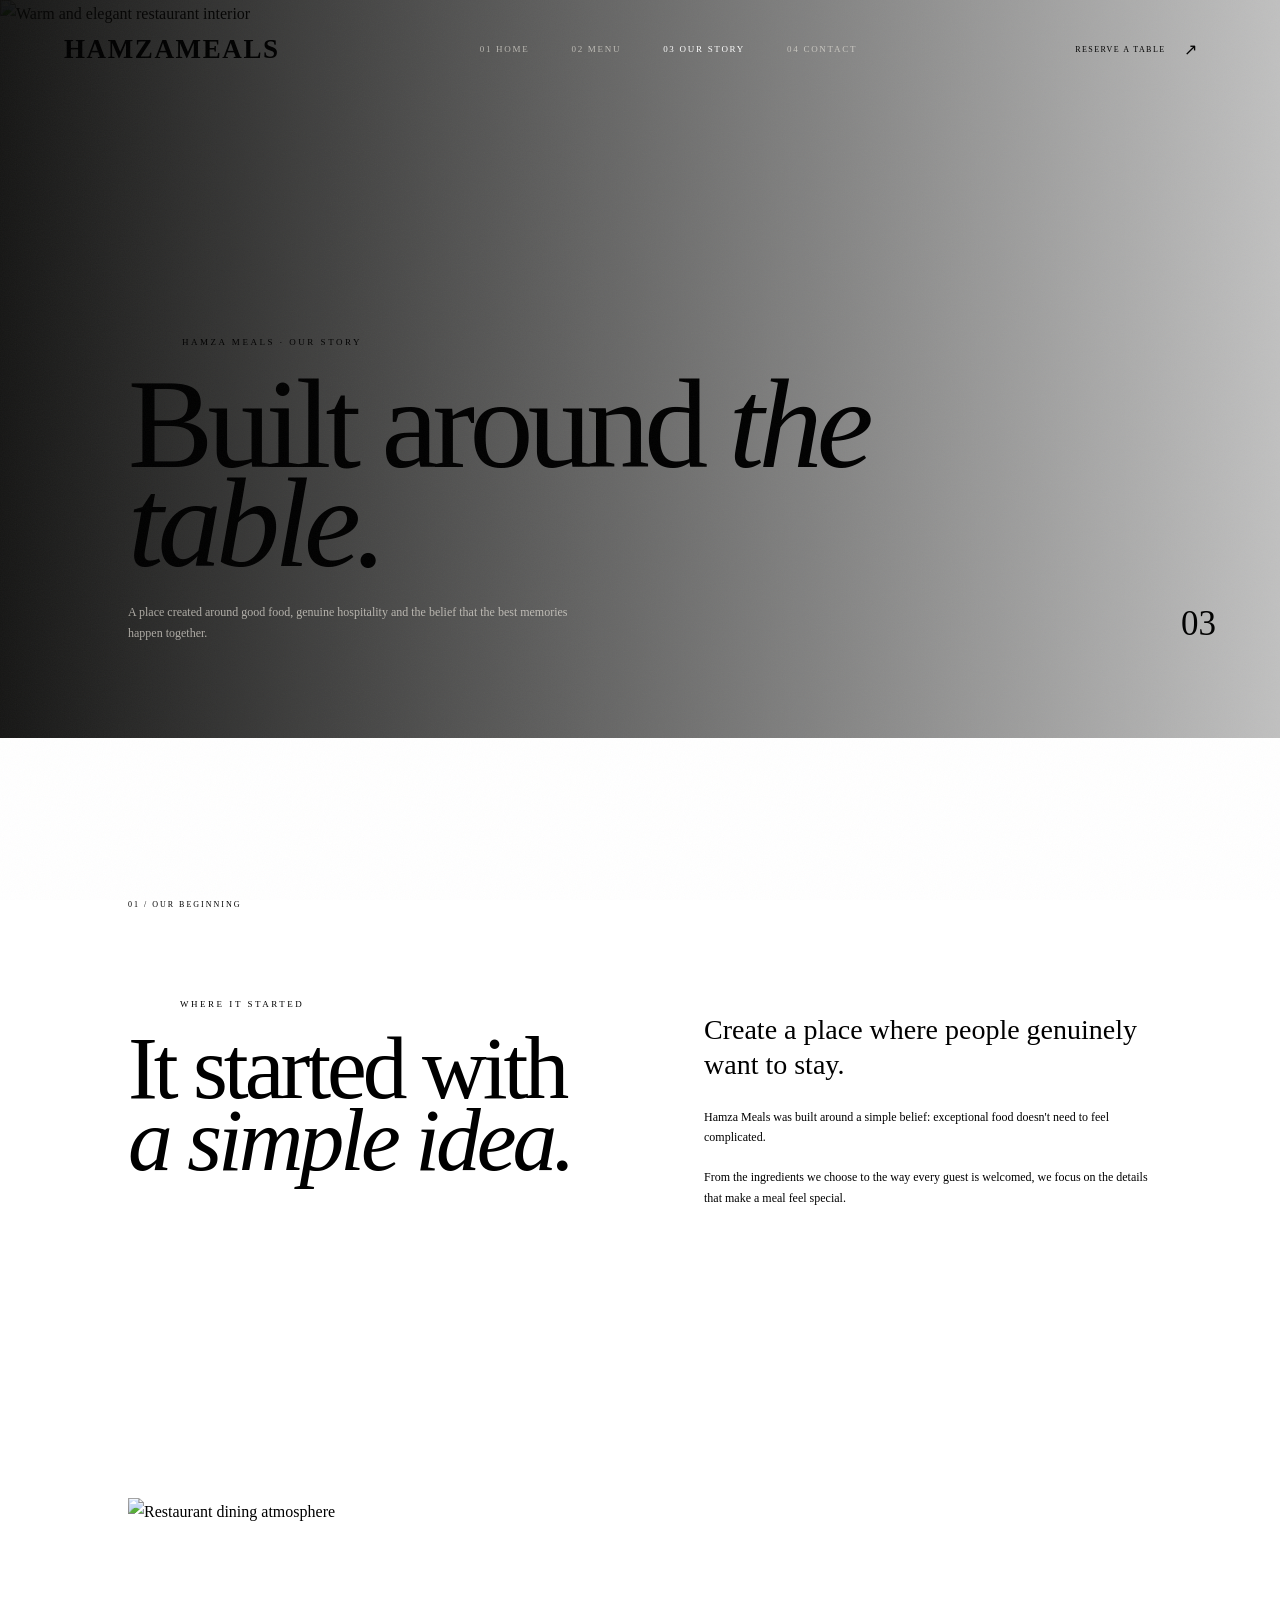
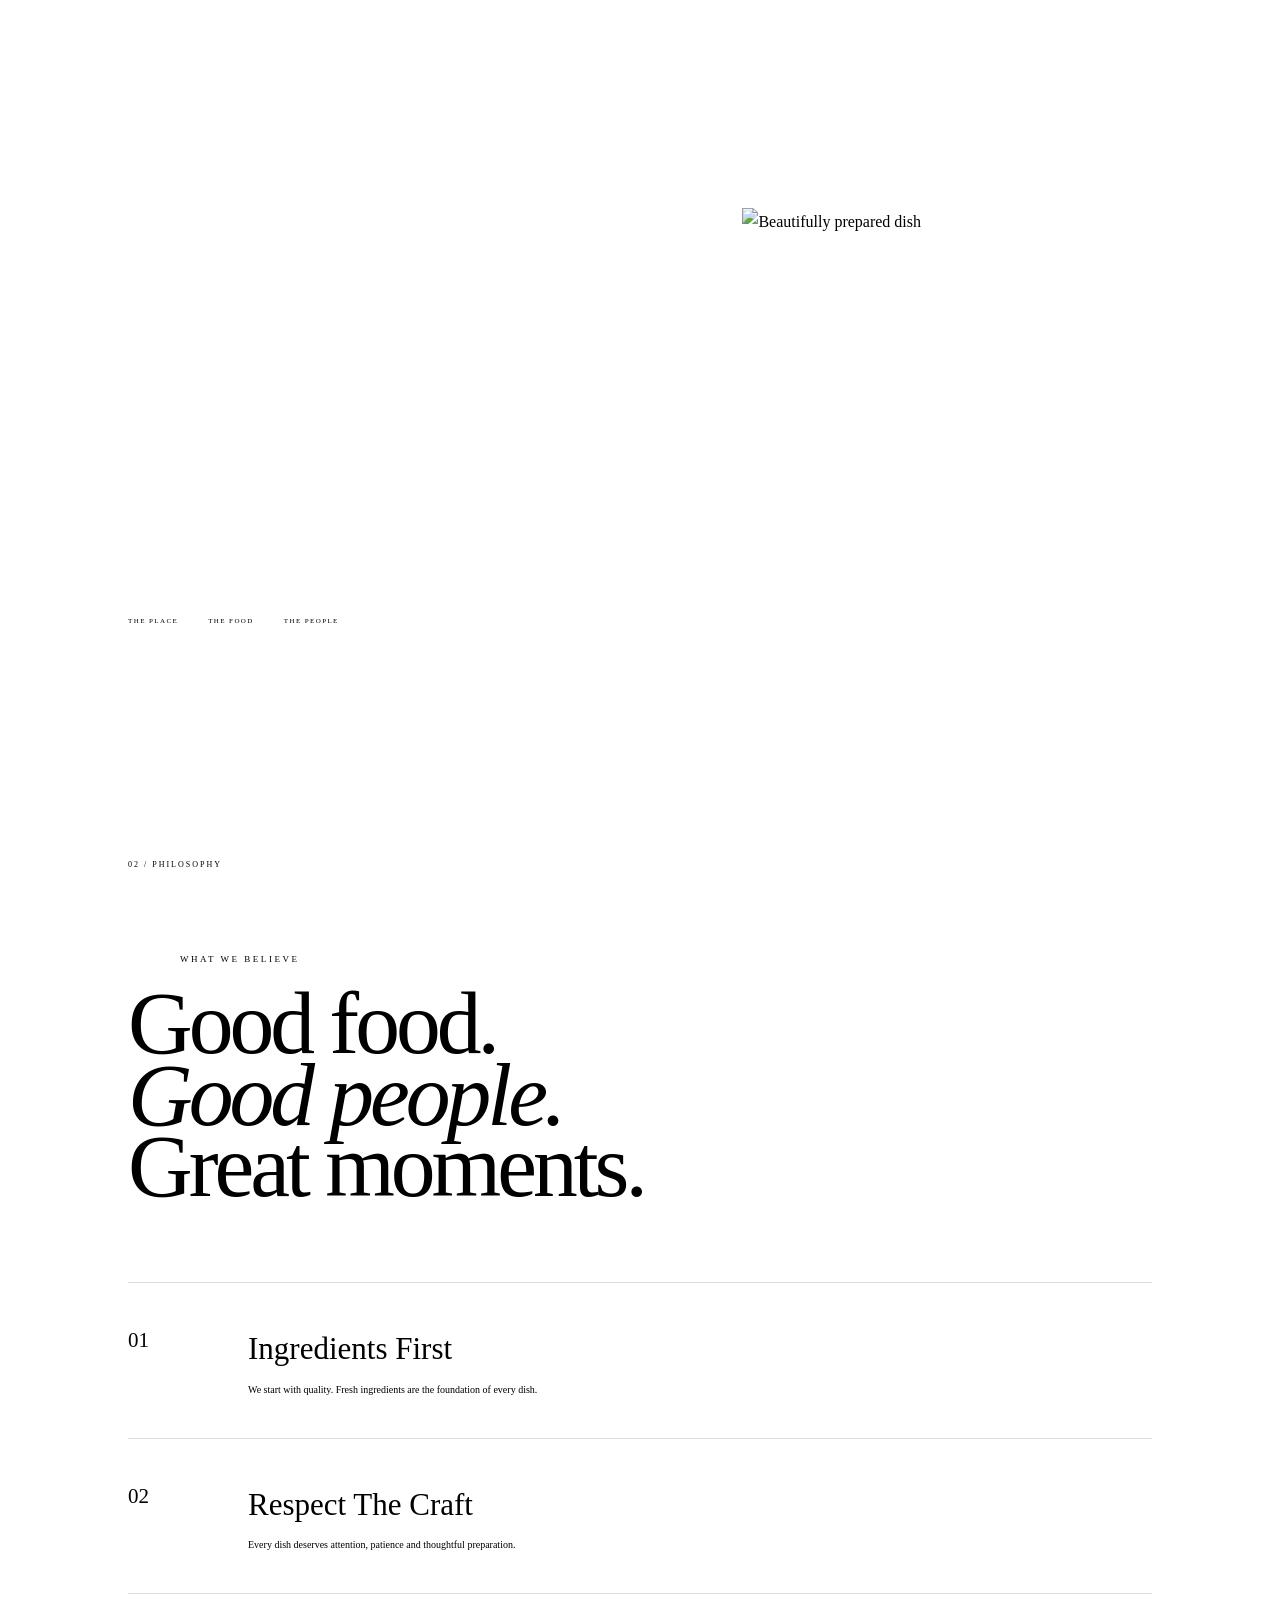
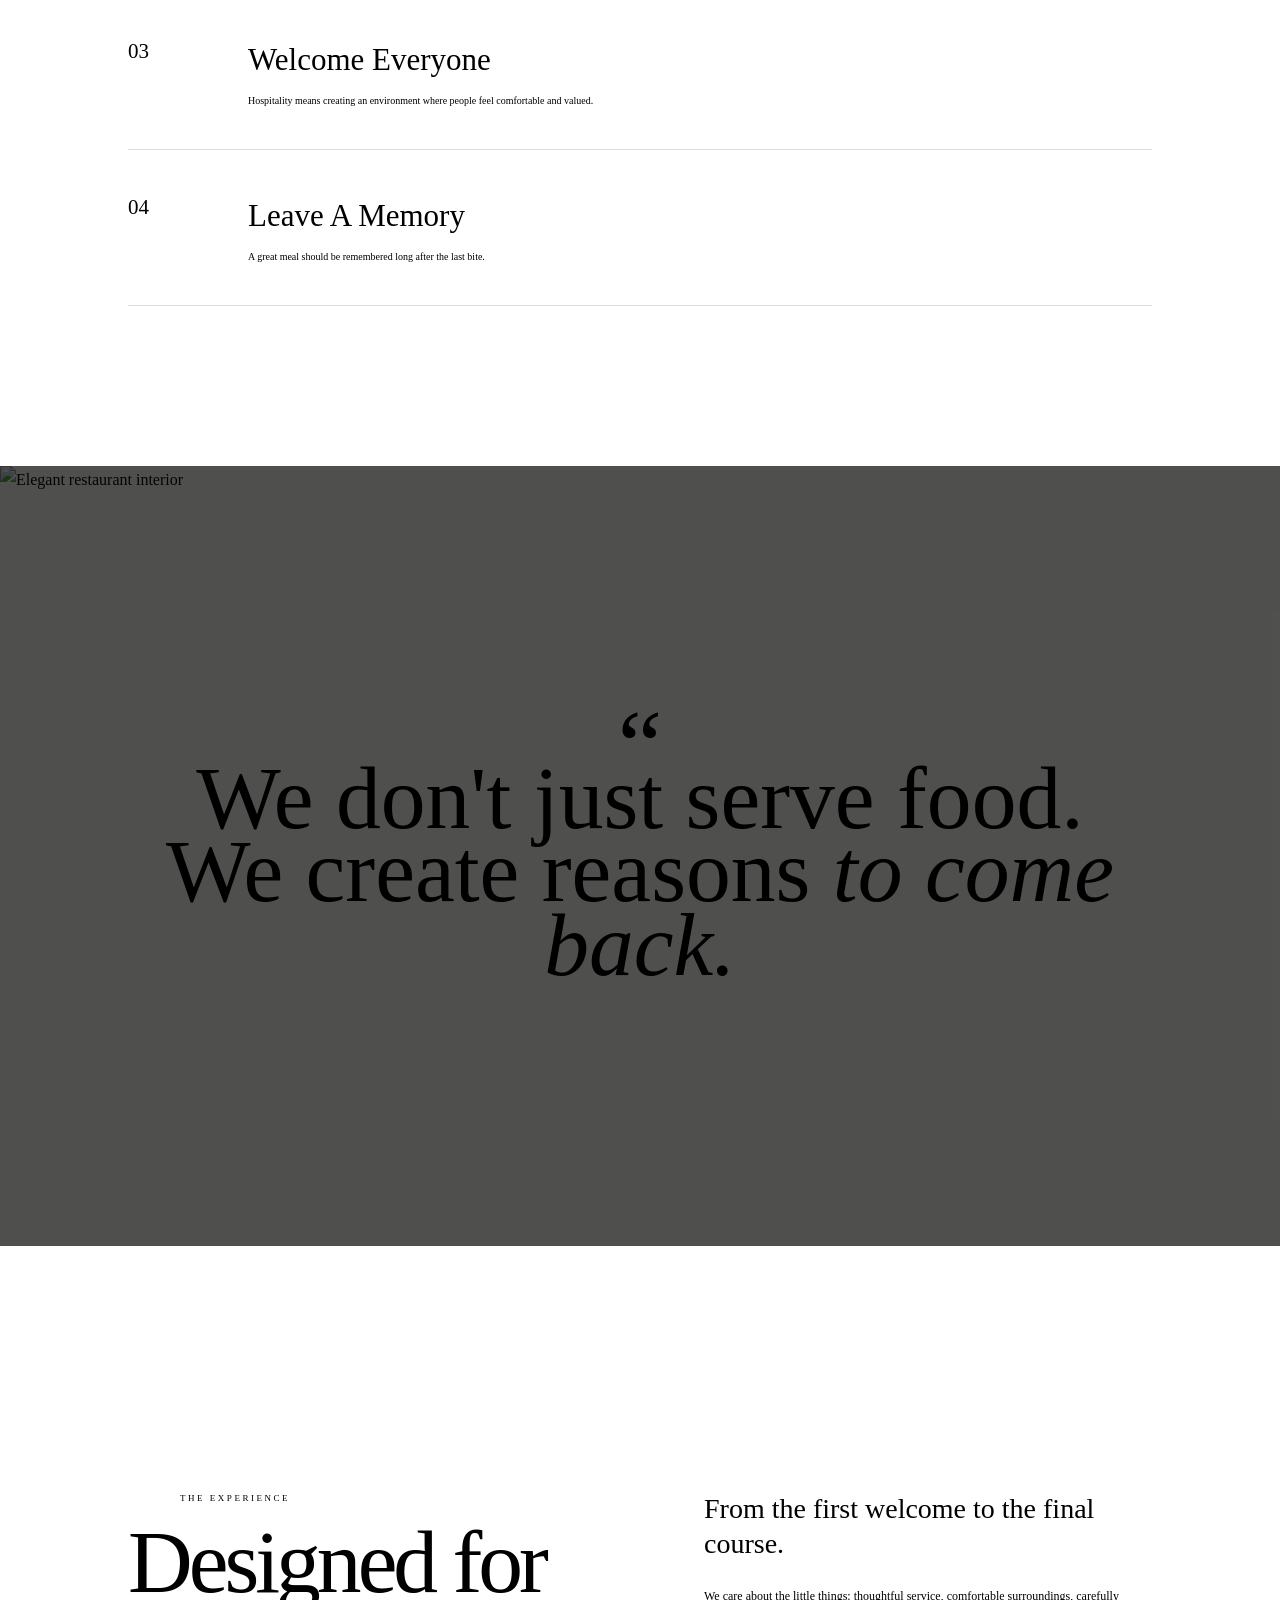
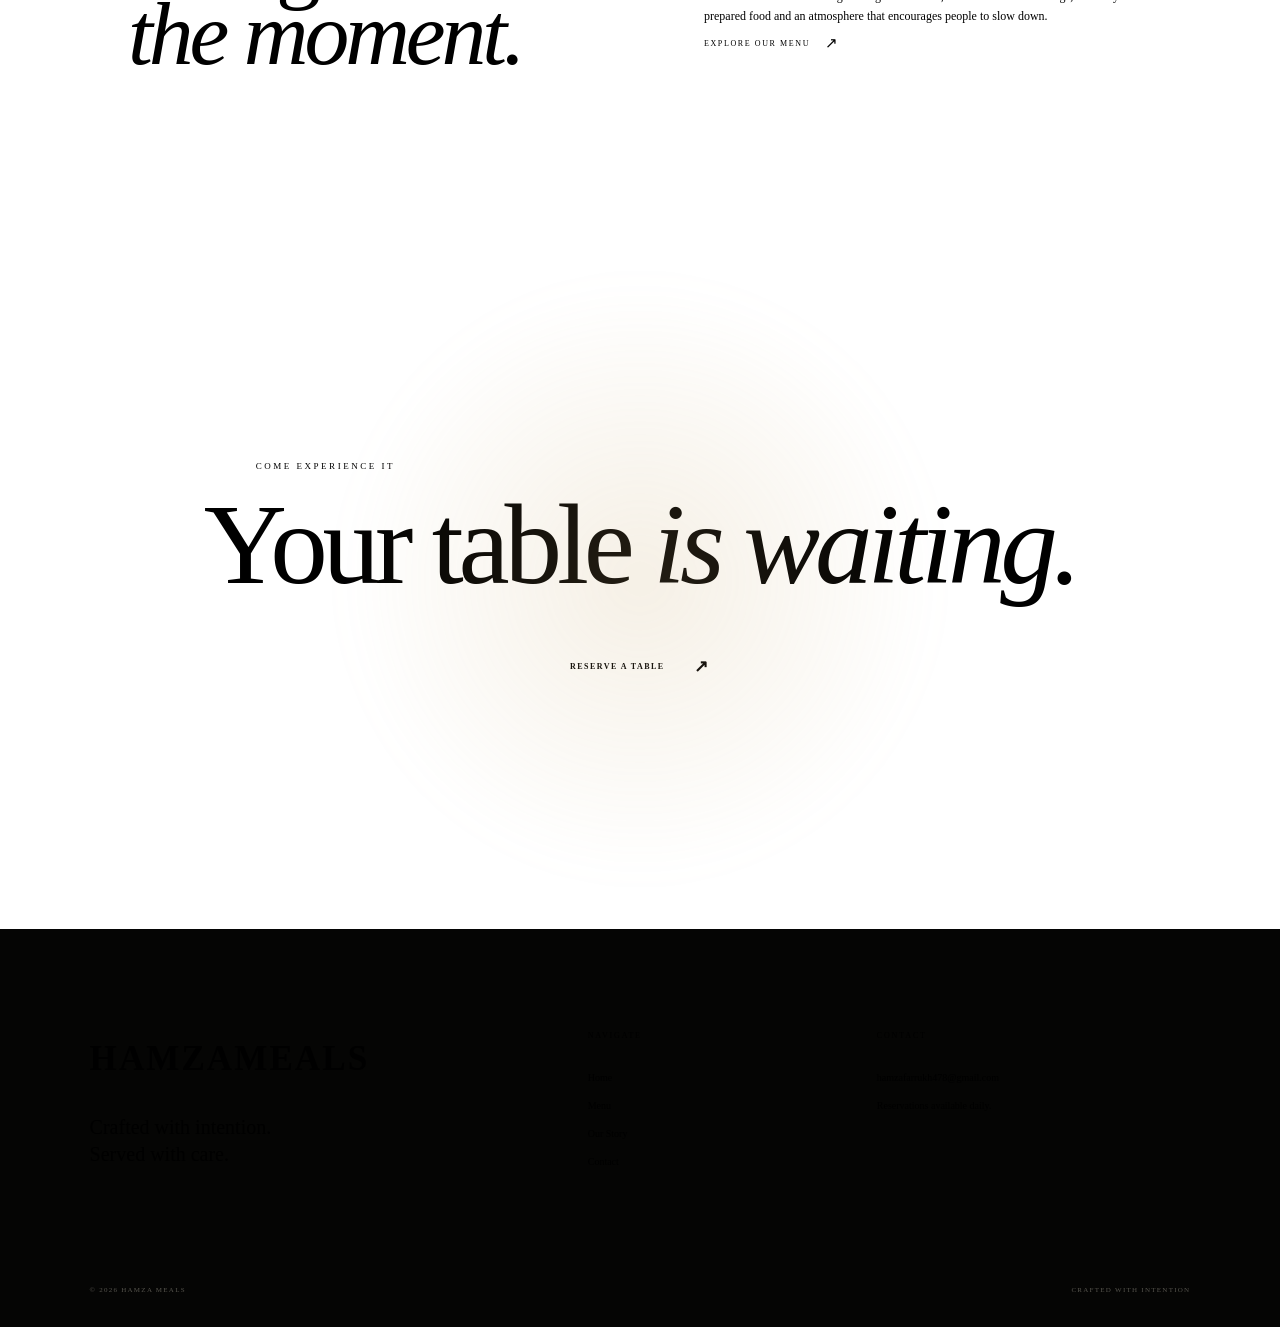
==== commit d631f5d3: "updated professional website Redesign website with premium luxury restaurant styling, animations, re" ====
--- a/about.html
+++ b/about.html
@@ -2,390 +2,582 @@
 <html lang="en">
 
 <head>
-
     <meta charset="UTF-8">
     <meta name="viewport" content="width=device-width, initial-scale=1.0">
 
-    <title>Hamza Meals | Our Story</title>
+    <title>Our Story | Hamza Meals</title>
+
+    <meta name="description"
+        content="Discover the story, philosophy and people behind Hamza Meals.">
 
     <link rel="preconnect" href="https://fonts.googleapis.com">
     <link rel="preconnect" href="https://fonts.gstatic.com" crossorigin>
 
-    <link href="https://fonts.googleapis.com/css2?family=DM+Sans:wght@400;500;600;700&family=Playfair+Display:ital,wght@0,500;0,600;1,500;1,600&display=swap" rel="stylesheet">
+    <link href="https://fonts.googleapis.com/css2?family=DM+Sans:wght@400;500;600;700&family=Playfair+Display:ital,wght@0,500;0,600;1,500;1,600&display=swap"
+        rel="stylesheet">
 
     <link rel="stylesheet" href="style.css">
-
 </head>
 
 
 <body>
 
-
-<!-- ================= NAVBAR ================= -->
+<!-- =====================================================
+     PRELOADER
+===================================================== -->
+
+<div class="preloader">
+
+    <div class="preloader-inner">
+
+        <span class="preloader-brand">
+            HAMZA<span>MEALS</span>
+        </span>
+
+        <div class="preloader-line">
+            <span></span>
+        </div>
+
+        <small>
+            PREPARING YOUR EXPERIENCE
+        </small>
+
+    </div>
+
+</div>
+
+
+<!-- =====================================================
+     NAVIGATION
+===================================================== -->
 
 <header class="navbar">
 
-    <a href="index.html" class="logo">
-        HAMZA <span>MEALS</span>
+    <a href="index.html" class="brand">
+        HAMZA<span>MEALS</span>
     </a>
 
 
-    <nav>
+    <nav class="desktop-nav">
 
         <a href="index.html">
+            <span>01</span>
             Home
         </a>
 
         <a href="menu.html">
+            <span>02</span>
             Menu
         </a>
 
         <a href="about.html" class="active">
+            <span>03</span>
             Our Story
         </a>
 
         <a href="contact.html">
+            <span>04</span>
             Contact
         </a>
 
     </nav>
 
 
-    <a href="contact.html" class="nav-button">
-        Order Now
+    <a href="contact.html" class="reservation-button">
+
+        <span>
+            RESERVE A TABLE
+        </span>
+
+        <b>↗</b>
+
     </a>
 
+
+    <button class="mobile-menu-button"
+            aria-label="Open navigation">
+
+        <span></span>
+        <span></span>
+
+    </button>
+
 </header>
 
 
-
-<!-- ================= ABOUT HERO ================= -->
+<main>
+
+
+<!-- =====================================================
+     ABOUT HERO
+===================================================== -->
 
 <section class="about-hero">
 
+    <div class="about-hero-image">
+
+        <img
+            src="https://images.unsplash.com/photo-1517248135467-4c7edcad34c4?auto=format&fit=crop&w=2200&q=90"
+            alt="Warm and elegant restaurant interior">
+
+    </div>
+
+
+    <div class="about-hero-overlay"></div>
+
+
     <div class="about-hero-content">
 
+        <div class="hero-label">
+
+            <span></span>
+
+            <p>
+                HAMZA MEALS · OUR STORY
+            </p>
+
+        </div>
+
+
+        <h1>
+
+            Built around
+            <em>the table.</em>
+
+        </h1>
+
+
+        <p>
+
+            A place created around good food,
+            genuine hospitality and the belief
+            that the best memories happen together.
+
+        </p>
+
+    </div>
+
+
+    <div class="about-hero-number">
+        03
+    </div>
+
+</section>
+
+
+<!-- =====================================================
+     OUR BEGINNING
+===================================================== -->
+
+<section class="story-section">
+
+    <div class="section-number">
+        01 / OUR BEGINNING
+    </div>
+
+
+    <div class="story-grid">
+
+        <div class="story-heading">
+
+            <p class="eyebrow">
+                WHERE IT STARTED
+            </p>
+
+            <h2>
+
+                It started with
+                <em>a simple idea.</em>
+
+            </h2>
+
+        </div>
+
+
+        <div class="story-copy">
+
+            <p class="large-copy">
+
+                Create a place where
+                people genuinely want to stay.
+
+            </p>
+
+
+            <p>
+
+                Hamza Meals was built around a simple
+                belief: exceptional food doesn't need
+                to feel complicated.
+
+            </p>
+
+
+            <p>
+
+                From the ingredients we choose to the
+                way every guest is welcomed, we focus
+                on the details that make a meal feel
+                special.
+
+            </p>
+
+        </div>
+
+    </div>
+
+</section>
+
+
+<!-- =====================================================
+     IMAGE STORY
+===================================================== -->
+
+<section class="story-visual">
+
+    <div class="story-large-image">
+
+        <img
+            src="https://images.unsplash.com/photo-1552566626-52f8b828add9?auto=format&fit=crop&w=1800&q=90"
+            alt="Restaurant dining atmosphere">
+
+    </div>
+
+
+    <div class="story-small-image">
+
+        <img
+            src="https://images.unsplash.com/photo-1515003197210-e0cd71810b5f?auto=format&fit=crop&w=1200&q=90"
+            alt="Beautifully prepared dish">
+
+    </div>
+
+
+    <div class="story-caption">
+
+        <span>
+            THE PLACE
+        </span>
+
+        <span>
+            THE FOOD
+        </span>
+
+        <span>
+            THE PEOPLE
+        </span>
+
+    </div>
+
+</section>
+
+
+<!-- =====================================================
+     PHILOSOPHY
+===================================================== -->
+
+<section class="philosophy">
+
+    <div class="section-number">
+        02 / PHILOSOPHY
+    </div>
+
+
+    <div class="philosophy-heading">
+
         <p class="eyebrow">
-            OUR STORY
+            WHAT WE BELIEVE
         </p>
 
-        <h1>
-            More than
-            <span>a meal.</span>
-        </h1>
-
-        <p>
-            A passion for great food, meaningful moments
-            and unforgettable flavors.
-        </p>
-
-    </div>
-
-</section>
-
-
-
-<!-- ================= STORY ================= -->
-
-<main>
-
-
-<section class="story-section">
-
-
-    <div class="story-image">
-
-        <img
-            src="https://images.unsplash.com/photo-1414235077428-338989a2e8c0?auto=format&fit=crop&w=1000&q=85"
-            alt="Hamza Meals restaurant dining"
-        >
-
-    </div>
-
-
-
-    <div class="story-content">
-
-        <p class="eyebrow">
-            WHERE IT STARTED
-        </p>
-
         <h2>
-            Built around
-            <em>good food.</em>
+
+            Good food.
+            <br>
+            <em>Good people.</em>
+            <br>
+            Great moments.
+
         </h2>
 
-        <p>
-            Hamza Meals began with a simple idea:
-            great food has the power to bring people together.
-        </p>
-
-        <p>
-            What started as a love for cooking grew into
-            a place where fresh ingredients, bold flavors
-            and genuine hospitality come together.
-        </p>
-
-        <p>
-            Every dish on our menu is created with care,
-            from the ingredients we select to the way
-            every plate reaches your table.
-        </p>
-
-    </div>
-
-</section>
-
-
-
-<!-- ================= PHILOSOPHY ================= -->
-
-<section class="philosophy">
-
-
-    <div class="section-heading centered">
-
-        <p class="eyebrow">
-            OUR PHILOSOPHY
-        </p>
-
-        <h2>
-            Simple principles.
-            <br>
-            <em>Exceptional food.</em>
-        </h2>
-
-    </div>
-
-
-
-    <div class="philosophy-grid">
-
-
-        <div class="philosophy-card">
-
-            <span class="number">
+    </div>
+
+
+    <div class="philosophy-list">
+
+
+        <div class="philosophy-item">
+
+            <span>
                 01
             </span>
 
-            <h3>
-                Quality First
-            </h3>
-
-            <p>
-                We believe great meals start with
-                great ingredients. That's why we
-                carefully choose what goes into every dish.
-            </p>
-
-        </div>
-
-
-
-        <div class="philosophy-card">
-
-            <span class="number">
+            <div>
+
+                <h3>
+                    Ingredients First
+                </h3>
+
+                <p>
+
+                    We start with quality.
+                    Fresh ingredients are the
+                    foundation of every dish.
+
+                </p>
+
+            </div>
+
+        </div>
+
+
+        <div class="philosophy-item">
+
+            <span>
                 02
             </span>
 
-            <h3>
-                Made Fresh
-            </h3>
-
-            <p>
-                From our kitchen to your table,
-                we focus on freshness and thoughtful
-                preparation in everything we serve.
-            </p>
-
-        </div>
-
-
-
-        <div class="philosophy-card">
-
-            <span class="number">
+            <div>
+
+                <h3>
+                    Respect The Craft
+                </h3>
+
+                <p>
+
+                    Every dish deserves attention,
+                    patience and thoughtful preparation.
+
+                </p>
+
+            </div>
+
+        </div>
+
+
+        <div class="philosophy-item">
+
+            <span>
                 03
             </span>
 
-            <h3>
-                Serve With Heart
-            </h3>
-
-            <p>
-                Good hospitality matters just as much
-                as good food. Every guest deserves
-                to feel welcome.
-            </p>
-
-        </div>
-
+            <div>
+
+                <h3>
+                    Welcome Everyone
+                </h3>
+
+                <p>
+
+                    Hospitality means creating
+                    an environment where people
+                    feel comfortable and valued.
+
+                </p>
+
+            </div>
+
+        </div>
+
+
+        <div class="philosophy-item">
+
+            <span>
+                04
+            </span>
+
+            <div>
+
+                <h3>
+                    Leave A Memory
+                </h3>
+
+                <p>
+
+                    A great meal should be remembered
+                    long after the last bite.
+
+                </p>
+
+            </div>
+
+        </div>
 
     </div>
 
 </section>
 
 
-
-<!-- ================= FULL IMAGE SECTION ================= -->
-
-<section class="about-banner">
-
-    <div class="about-banner-overlay"></div>
-
-    <div class="about-banner-content">
-
-        <p class="eyebrow">
-            THE HAMZA MEALS WAY
-        </p>
-
-        <h2>
-            Fresh.
+<!-- =====================================================
+     CINEMATIC STATEMENT
+===================================================== -->
+
+<section class="about-statement">
+
+    <div class="about-statement-image">
+
+        <img
+            src="https://images.unsplash.com/photo-1514933651103-005eec06c04b?auto=format&fit=crop&w=2200&q=90"
+            alt="Elegant restaurant interior">
+
+    </div>
+
+
+    <div class="about-statement-overlay"></div>
+
+
+    <div class="about-statement-content">
+
+        <div class="quote-mark">
+            “
+        </div>
+
+        <blockquote>
+
+            We don't just serve food.
             <br>
-            Honest.
-            <br>
-            <em>Unforgettable.</em>
-        </h2>
+            We create reasons
+            <em>to come back.</em>
+
+        </blockquote>
 
     </div>
 
 </section>
 
 
-
-<!-- ================= EXPERIENCE ================= -->
-
-<section class="experience-section">
-
-
-    <div class="experience-text">
+<!-- =====================================================
+     EXPERIENCE
+===================================================== -->
+
+<section class="experience-grid">
+
+    <div class="experience-heading">
 
         <p class="eyebrow">
             THE EXPERIENCE
         </p>
 
         <h2>
-            Come hungry.
-            <br>
-            Leave <em>happy.</em>
+
+            Designed for
+            <em>the moment.</em>
+
         </h2>
 
+    </div>
+
+
+    <div class="experience-content">
+
+        <p class="large-copy">
+
+            From the first welcome
+            to the final course.
+
+        </p>
+
+
         <p>
-            Whether you're joining us for a quick lunch,
-            a family dinner or a night out with friends,
-            we're here to make the experience special.
+
+            We care about the little things:
+            thoughtful service, comfortable surroundings,
+            carefully prepared food and an atmosphere
+            that encourages people to slow down.
+
         </p>
 
-        <a href="menu.html" class="dark-link">
-            Explore Our Menu →
+
+        <a href="menu.html"
+           class="text-link">
+
+            <span>
+                EXPLORE OUR MENU
+            </span>
+
+            <b>
+                ↗
+            </b>
+
         </a>
 
     </div>
 
-
-
-    <div class="experience-stats">
-
-
-        <div class="stat">
-
-            <strong>
-                100%
-            </strong>
+</section>
+
+
+<!-- =====================================================
+     FINAL CTA
+===================================================== -->
+
+<section class="about-cta">
+
+    <div class="about-cta-content">
+
+        <p class="eyebrow">
+            COME EXPERIENCE IT
+        </p>
+
+        <h2>
+
+            Your table
+            <em>is waiting.</em>
+
+        </h2>
+
+
+        <a href="contact.html"
+           class="primary-button">
 
             <span>
-                Fresh Ingredients
+                RESERVE A TABLE
             </span>
 
-        </div>
-
-
-
-        <div class="stat">
-
-            <strong>
-                25+
-            </strong>
-
-            <span>
-                Signature Dishes
-            </span>
-
-        </div>
-
-
-
-        <div class="stat">
-
-            <strong>
-                5★
-            </strong>
-
-            <span>
-                Quality & Care
-            </span>
-
-        </div>
-
+            <i>
+                ↗
+            </i>
+
+        </a>
 
     </div>
 
 </section>
 
 
-
-<!-- ================= CTA ================= -->
-
-<section class="cta">
-
-    <p class="eyebrow">
-        EXPERIENCE HAMZA MEALS
-    </p>
-
-    <h2>
-        There's always room
-        <br>
-        for a <em>great meal.</em>
-    </h2>
-
-    <a href="contact.html" class="gold-button">
-        Visit Us Today
-    </a>
-
-</section>
-
-
 </main>
 
 
-
-<!-- ================= FOOTER ================= -->
+<!-- =====================================================
+     FOOTER
+===================================================== -->
 
 <footer>
 
     <div class="footer-main">
 
 
-        <div>
-
-            <a href="index.html" class="logo">
-                HAMZA <span>MEALS</span>
+        <div class="footer-brand">
+
+            <a href="index.html"
+               class="brand">
+
+                HAMZA<span>MEALS</span>
+
             </a>
 
             <p>
-                Fresh food. Great taste.
-                <br>
-                Every day.
+
+                Crafted with intention.<br>
+                Served with care.
+
             </p>
 
         </div>
 
 
-
         <div class="footer-column">
 
             <h4>
-                EXPLORE
+                NAVIGATE
             </h4>
 
             <a href="index.html">
@@ -407,46 +599,137 @@
         </div>
 
 
-
         <div class="footer-column">
 
             <h4>
                 CONTACT
             </h4>
 
+            <a href="mailto:hamzafarrukh478@gmail.com">
+                hamzafarrukh478@gmail.com
+            </a>
+
             <p>
-                Dammam, Saudi Arabia
+                Reservations available daily.
             </p>
 
-            <p>
-                +966 50 000 0000
-            </p>
-
-            <p>
-                hello@hamzameals.com
-            </p>
-
-        </div>
-
-
-    </div>
-
+        </div>
+
+    </div>
 
 
     <div class="footer-bottom">
 
-        <p>
-            © 2026 Hamza Meals. All Rights Reserved.
-        </p>
-
-        <p>
-            Crafted with passion.
-        </p>
+        <span>
+            © 2026 HAMZA MEALS
+        </span>
+
+        <span>
+            CRAFTED WITH INTENTION
+        </span>
 
     </div>
 
 </footer>
 
 
+<!-- =====================================================
+     JAVASCRIPT
+===================================================== -->
+
+<script>
+
+    /* Page entrance */
+
+    window.addEventListener("load", () => {
+
+        setTimeout(() => {
+
+            document.body.classList.add("loaded");
+
+        }, 600);
+
+    });
+
+
+    /* Navbar */
+
+    const navbar =
+        document.querySelector(".navbar");
+
+
+    window.addEventListener("scroll", () => {
+
+        if (window.scrollY > 70) {
+
+            navbar.classList.add("scrolled");
+
+        } else {
+
+            navbar.classList.remove("scrolled");
+
+        }
+
+    });
+
+
+    /* Scroll reveal */
+
+    const revealItems =
+        document.querySelectorAll(
+            ".story-grid, .story-visual, .philosophy-item, .experience-grid"
+        );
+
+
+    const observer =
+        new IntersectionObserver(
+            entries => {
+
+                entries.forEach(entry => {
+
+                    if (entry.isIntersecting) {
+
+                        entry.target.classList.add("visible");
+
+                        observer.unobserve(entry.target);
+
+                    }
+
+                });
+
+            },
+            {
+                threshold: 0.12
+            }
+        );
+
+
+    revealItems.forEach(item => {
+
+        observer.observe(item);
+
+    });
+
+
+    /* Mobile navigation */
+
+    const menuButton =
+        document.querySelector(".mobile-menu-button");
+
+    const nav =
+        document.querySelector(".desktop-nav");
+
+
+    menuButton.addEventListener("click", () => {
+
+        nav.classList.toggle("mobile-open");
+
+        menuButton.classList.toggle("open");
+
+    });
+
+</script>
+
 </body>
+
 </html>
--- a/style.css
+++ b/style.css
@@ -1,11 +1,47 @@
+```css
 /* =========================================================
-   HAMZA MEALS — PREMIUM RESTAURANT WEBSITE
-   ========================================================= */
-
-
-/* =========================
+   HAMZA MEALS — LUXURY RESTAURANT EXPERIENCE
+   Premium editorial / cinematic design system
+========================================================= */
+
+@import url('https://fonts.googleapis.com/css2?family=Cormorant+Garamond:wght@400;500;600;700&family=Inter:wght@300;400;500;600&display=swap');
+
+
+/* =========================================================
+   DESIGN TOKENS
+========================================================= */
+
+:root {
+    --black: #080807;
+    --black-2: #0e0e0c;
+    --black-3: #151512;
+
+    --cream: #f4f0e7;
+    --cream-2: #ddd7ca;
+
+    --gold: #c9a96e;
+    --gold-light: #e0c58e;
+    --gold-dark: #80653a;
+
+    --gray: #929087;
+    --gray-dark: #5f5c55;
+
+    --white-10: rgba(255,255,255,.10);
+    --white-20: rgba(255,255,255,.20);
+    --white-40: rgba(255,255,255,.40);
+
+    --border: rgba(255,255,255,.12);
+
+    --serif: "Cormorant Garamond", Georgia, serif;
+    --sans: "Inter", Arial, sans-serif;
+
+    --ease: cubic-bezier(.16,1,.3,1);
+}
+
+
+/* =========================================================
    RESET
-   ========================= */
+========================================================= */
 
 * {
     margin: 0;
@@ -15,19 +51,21 @@
 
 html {
     scroll-behavior: smooth;
+    background: var(--black);
 }
 
 body {
-    font-family: "DM Sans", sans-serif;
-    background: #f7f5f0;
-    color: #171714;
-    line-height: 1.6;
+    background: var(--black);
+    color: var(--cream);
+    font-family: var(--sans);
+    font-weight: 300;
+    line-height: 1.7;
     overflow-x: hidden;
 }
 
 img {
     display: block;
-    width: 100%;
+    max-width: 100%;
 }
 
 a {
@@ -43,1031 +81,1997 @@
 }
 
 
-/* =========================
-   VARIABLES
-   ========================= */
-
-:root {
-    --dark: #151513;
-    --dark-soft: #22221f;
-    --cream: #f7f5f0;
-    --cream-dark: #ebe7df;
-    --gold: #b99355;
-    --gold-light: #d0ad70;
-    --white: #ffffff;
-    --gray: #77756f;
-    --border: rgba(21, 21, 19, 0.12);
-}
-
-
-/* =========================
+/* =========================================================
+   CUSTOM SELECTION
+========================================================= */
+
+::selection {
+    background: var(--gold);
+    color: var(--black);
+}
+
+
+/* =========================================================
+   PAGE GRAIN
+========================================================= */
+
+body::before {
+    content: "";
+    position: fixed;
+    inset: 0;
+    z-index: 9998;
+    pointer-events: none;
+    opacity: .035;
+
+    background-image:
+        url("data:image/svg+xml,%3Csvg xmlns='http://www.w3.org/2000/svg' width='180' height='180'%3E%3Cfilter id='n'%3E%3CfeTurbulence type='fractalNoise' baseFrequency='.85' numOctaves='4' stitchTiles='stitch'/%3E%3C/filter%3E%3Crect width='100%25' height='100%25' filter='url(%23n)'/%3E%3C/svg%3E");
+}
+
+
+/* =========================================================
    TYPOGRAPHY
-   ========================= */
+========================================================= */
 
 h1,
 h2,
-h3 {
-    font-family: "Playfair Display", serif;
+h3,
+h4,
+blockquote {
+    font-family: var(--serif);
     font-weight: 500;
-    line-height: 1.05;
-}
-
-h1 span,
-h2 span,
-h1 em,
-h2 em {
+}
+
+h1,
+h2 {
+    letter-spacing: -.045em;
+}
+
+em {
     color: var(--gold);
     font-style: italic;
 }
 
 .eyebrow {
-    font-size: 11px;
-    font-weight: 700;
-    letter-spacing: 3px;
+    display: flex;
+    align-items: center;
+    gap: 14px;
+
     color: var(--gold);
-    margin-bottom: 18px;
-}
-
-
-/* =========================
-   NAVBAR
-   ========================= */
+    font-size: 9px;
+    font-weight: 500;
+    letter-spacing: .28em;
+    text-transform: uppercase;
+}
+
+.eyebrow::before {
+    content: "";
+    width: 38px;
+    height: 1px;
+    background: var(--gold);
+}
+
+
+/* =========================================================
+   PRELOADER
+========================================================= */
+
+.preloader {
+    position: fixed;
+    inset: 0;
+    z-index: 10000;
+
+    display: grid;
+    place-items: center;
+
+    background: var(--black);
+
+    transition:
+        opacity 1.2s var(--ease),
+        visibility 1.2s;
+}
+
+body.loaded .preloader {
+    opacity: 0;
+    visibility: hidden;
+    pointer-events: none;
+}
+
+.preloader-inner {
+    width: min(330px, 75vw);
+    text-align: center;
+}
+
+.preloader-brand {
+    font-family: var(--serif);
+    font-size: 35px;
+    letter-spacing: .08em;
+}
+
+.preloader-brand span {
+    color: var(--gold);
+}
+
+.preloader-line {
+    height: 1px;
+    margin: 25px 0 15px;
+    background: var(--white-10);
+    overflow: hidden;
+}
+
+.preloader-line span {
+    display: block;
+    width: 100%;
+    height: 100%;
+    background: var(--gold);
+    transform: translateX(-100%);
+    animation: loading 2s var(--ease) forwards;
+}
+
+.preloader small {
+    color: var(--gray);
+    font-size: 8px;
+    letter-spacing: .3em;
+}
+
+@keyframes loading {
+    to {
+        transform: translateX(0);
+    }
+}
+
+
+/* =========================================================
+   NAVIGATION
+========================================================= */
 
 .navbar {
-    height: 84px;
-    padding: 0 6%;
+    position: fixed;
+    top: 0;
+    left: 0;
+    z-index: 5000;
+
+    width: 100%;
+    height: 100px;
+    padding: 0 5vw;
+
     display: flex;
     align-items: center;
     justify-content: space-between;
-    background: rgba(247, 245, 240, 0.92);
-    backdrop-filter: blur(15px);
-    position: sticky;
-    top: 0;
-    z-index: 1000;
-    border-bottom: 1px solid rgba(21, 21, 19, 0.08);
-}
-
-.logo {
-    font-size: 20px;
-    font-weight: 700;
-    letter-spacing: 2px;
-}
-
-.logo span {
+
+    transition:
+        height .7s var(--ease),
+        background .7s,
+        backdrop-filter .7s,
+        border-color .7s;
+}
+
+.navbar.scrolled {
+    height: 74px;
+    background: rgba(8,8,7,.78);
+    backdrop-filter: blur(25px);
+    border-bottom: 1px solid var(--border);
+}
+
+.brand {
+    position: relative;
+    z-index: 2;
+
+    font-family: var(--serif);
+    font-size: 27px;
+    font-weight: 600;
+    letter-spacing: .06em;
+}
+
+.brand span {
     color: var(--gold);
 }
 
-.navbar nav {
+.desktop-nav {
     display: flex;
-    gap: 36px;
-}
-
-.navbar nav a {
+    align-items: center;
+    gap: 42px;
+}
+
+.desktop-nav a {
     position: relative;
-    font-size: 13px;
-    font-weight: 600;
-    color: #55534e;
-    transition: color 0.3s ease;
-}
-
-.navbar nav a::after {
+
+    color: rgba(244,240,231,.62);
+
+    font-size: 9px;
+    letter-spacing: .19em;
+    text-transform: uppercase;
+
+    transition: color .35s;
+}
+
+.desktop-nav a::after {
+    content: "";
+
+    position: absolute;
+    left: 0;
+    bottom: -9px;
+
+    width: 100%;
+    height: 1px;
+
+    background: var(--gold);
+
+    transform: scaleX(0);
+    transform-origin: right;
+
+    transition: transform .5s var(--ease);
+}
+
+.desktop-nav a:hover,
+.desktop-nav a.active {
+    color: white;
+}
+
+.desktop-nav a:hover::after,
+.desktop-nav a.active::after {
+    transform: scaleX(1);
+    transform-origin: left;
+}
+
+.reservation-button {
+    display: inline-flex;
+    align-items: center;
+    gap: 18px;
+
+    padding: 14px 18px;
+
+    border: 1px solid var(--white-20);
+
+    font-size: 8px;
+    letter-spacing: .18em;
+    text-transform: uppercase;
+
+    transition:
+        background .45s var(--ease),
+        color .45s,
+        transform .45s var(--ease);
+}
+
+.reservation-button b {
+    color: var(--gold);
+    font-size: 16px;
+    font-weight: 300;
+}
+
+.reservation-button:hover {
+    background: var(--cream);
+    color: var(--black);
+    transform: translateY(-3px);
+}
+
+.mobile-menu-button {
+    display: none;
+    border: 0;
+    background: transparent;
+}
+
+.mobile-menu-button span {
+    display: block;
+    width: 27px;
+    height: 1px;
+    margin: 6px 0;
+    background: white;
+}
+
+
+/* =========================================================
+   HERO
+========================================================= */
+
+.hero {
+    position: relative;
+    min-height: 100svh;
+
+    display: flex;
+    align-items: center;
+
+    overflow: hidden;
+}
+
+.hero-media {
+    position: absolute;
+    inset: 0;
+    overflow: hidden;
+}
+
+.hero-media::after {
     content: "";
     position: absolute;
-    left: 0;
-    bottom: -7px;
-    width: 0;
-    height: 2px;
-    background: var(--gold);
-    transition: width 0.3s ease;
-}
-
-.navbar nav a:hover,
-.navbar nav a.active {
-    color: var(--dark);
-}
-
-.navbar nav a:hover::after,
-.navbar nav a.active::after {
-    width: 100%;
-}
-
-.nav-button {
-    padding: 12px 22px;
-    border: 1px solid var(--dark);
-    font-size: 12px;
-    font-weight: 700;
-    transition: 0.3s ease;
-}
-
-.nav-button:hover {
-    background: var(--dark);
-    color: white;
-    transform: translateY(-2px);
-}
-
-
-/* =========================
-   BUTTONS
-   ========================= */
-
-.gold-button {
-    display: inline-flex;
-    align-items: center;
-    justify-content: center;
-    padding: 15px 27px;
-    background: var(--gold);
-    color: white;
-    font-size: 12px;
-    font-weight: 700;
-    letter-spacing: 0.5px;
-    border: none;
-    cursor: pointer;
-    transition:
-        transform 0.3s ease,
-        background 0.3s ease,
-        box-shadow 0.3s ease;
-}
-
-.gold-button:hover {
-    background: #9e7c45;
-    transform: translateY(-4px);
-    box-shadow: 0 12px 30px rgba(0, 0, 0, 0.15);
-}
-
-.text-button {
-    font-size: 12px;
-    font-weight: 700;
-    color: white;
-    transition: 0.3s ease;
-}
-
-.text-button:hover {
-    color: var(--gold-light);
-    transform: translateX(5px);
-}
-
-.dark-link {
-    display: inline-block;
-    margin-top: 20px;
-    font-size: 12px;
-    font-weight: 700;
-    border-bottom: 1px solid var(--gold);
-    padding-bottom: 5px;
-    transition: 0.3s ease;
-}
-
-.dark-link:hover {
-    color: var(--gold);
-    transform: translateX(5px);
-}
-
-
-/* =========================
-   HERO
-   ========================= */
-
-.hero {
-    min-height: calc(100vh - 84px);
-    position: relative;
-    display: flex;
-    align-items: center;
-    padding: 100px 8%;
+    inset: 0;
+
     background:
         linear-gradient(
             90deg,
-            rgba(0, 0, 0, 0.78),
-            rgba(0, 0, 0, 0.35),
-            rgba(0, 0, 0, 0.15)
-        ),
-        url("https://images.unsplash.com/photo-1515003197210-e0cd71810b5f?auto=format&fit=crop&w=2000&q=90")
-        center / cover;
-    color: white;
+            rgba(5,5,4,.92) 0%,
+            rgba(5,5,4,.56) 46%,
+            rgba(5,5,4,.12) 100%
+        );
+}
+
+.hero-media img {
+    width: 100%;
+    height: 115%;
+
+    object-fit: cover;
+
+    filter:
+        saturate(.78)
+        contrast(1.08)
+        brightness(.78);
+
+    transform: scale(1.08);
+
+    animation: heroZoom 12s var(--ease) forwards;
+}
+
+@keyframes heroZoom {
+    to {
+        transform: scale(1);
+    }
+}
+
+.hero-content {
+    position: relative;
+    z-index: 3;
+
+    width: min(900px, 82vw);
+    margin-left: 10vw;
+
+    animation: heroReveal 1.4s .9s var(--ease) both;
+}
+
+@keyframes heroReveal {
+    from {
+        opacity: 0;
+        transform: translateY(60px);
+    }
+
+    to {
+        opacity: 1;
+        transform: translateY(0);
+    }
+}
+
+.hero-label {
+    display: flex;
+    align-items: center;
+    gap: 14px;
+
+    color: var(--gold);
+
+    font-size: 9px;
+    letter-spacing: .28em;
+    text-transform: uppercase;
+}
+
+.hero-label span {
+    width: 40px;
+    height: 1px;
+    background: var(--gold);
+}
+
+.hero-content h1 {
+    max-width: 900px;
+    margin: 28px 0 35px;
+
+    font-size: clamp(72px, 10vw, 160px);
+    line-height: .78;
+
+    letter-spacing: -.06em;
+}
+
+.hero-content h1 em {
+    display: block;
+}
+
+.hero-description {
+    max-width: 430px;
+
+    color: rgba(244,240,231,.64);
+
+    font-size: 12px;
+    line-height: 1.9;
+}
+
+.hero-actions {
+    display: flex;
+    align-items: center;
+    gap: 35px;
+    margin-top: 40px;
+}
+
+.primary-button {
+    display: inline-flex;
+    align-items: center;
+    gap: 30px;
+
+    padding: 18px 23px;
+
+    background: var(--gold);
+    color: var(--black);
+
+    font-size: 8px;
+    font-weight: 600;
+    letter-spacing: .18em;
+    text-transform: uppercase;
+
+    transition:
+        transform .5s var(--ease),
+        background .4s,
+        box-shadow .5s var(--ease);
+}
+
+.primary-button i {
+    font-style: normal;
+    font-size: 17px;
+}
+
+.primary-button:hover {
+    background: var(--gold-light);
+    transform: translateY(-5px);
+    box-shadow: 0 20px 45px rgba(0,0,0,.35);
+}
+
+.text-link {
+    display: inline-flex;
+    align-items: center;
+    gap: 15px;
+
+    padding-bottom: 8px;
+
+    border-bottom: 1px solid var(--white-20);
+
+    font-size: 8px;
+    letter-spacing: .2em;
+    text-transform: uppercase;
+
+    transition:
+        gap .5s var(--ease),
+        border-color .3s;
+}
+
+.text-link b {
+    color: var(--gold);
+    font-size: 15px;
+    font-weight: 300;
+}
+
+.text-link:hover {
+    gap: 25px;
+    border-color: var(--gold);
+}
+
+.hero-meta {
+    position: absolute;
+    z-index: 4;
+
+    left: 5vw;
+    right: 5vw;
+    bottom: 35px;
+
+    display: flex;
+    justify-content: space-between;
+    align-items: end;
+}
+
+.hero-meta small {
+    color: var(--gray);
+    font-size: 7px;
+    letter-spacing: .2em;
+}
+
+.hero-meta p {
+    margin-top: 5px;
+    font-family: var(--serif);
+    font-size: 16px;
+}
+
+.hero-scroll {
+    display: flex;
+    align-items: center;
+    gap: 15px;
+
+    color: var(--gray);
+
+    font-size: 7px;
+    letter-spacing: .25em;
+}
+
+.hero-scroll div {
+    position: relative;
+    width: 70px;
+    height: 1px;
+    background: var(--white-20);
     overflow: hidden;
 }
 
-.hero::before {
+.hero-scroll div::after {
+    content: "";
+    position: absolute;
+    width: 25px;
+    height: 100%;
+    background: var(--gold);
+    animation: scrollIndicator 2s infinite;
+}
+
+@keyframes scrollIndicator {
+    from {
+        transform: translateX(-30px);
+    }
+
+    to {
+        transform: translateX(75px);
+    }
+}
+
+.hero-number {
+    position: absolute;
+    right: 4vw;
+    top: 50%;
+
+    writing-mode: vertical-rl;
+
+    color: rgba(255,255,255,.4);
+
+    font-size: 8px;
+    letter-spacing: .35em;
+}
+
+
+/* =========================================================
+   INTRODUCTION
+========================================================= */
+
+.introduction {
+    padding: 170px 10vw;
+
+    background: var(--cream);
+    color: var(--black);
+}
+
+.section-number {
+    color: var(--gray-dark);
+    font-size: 8px;
+    letter-spacing: .25em;
+}
+
+.intro-content {
+    display: grid;
+    grid-template-columns: 1.15fr .85fr;
+    gap: 9vw;
+
+    margin-top: 85px;
+}
+
+.intro-heading h2 {
+    margin-top: 22px;
+
+    font-size: clamp(62px, 7vw, 110px);
+    line-height: .84;
+}
+
+.intro-heading h2 em {
+    color: var(--gold-dark);
+}
+
+.intro-copy {
+    padding-top: 15px;
+}
+
+.intro-copy .large-copy {
+    margin-bottom: 22px;
+
+    color: var(--black);
+
+    font-family: var(--serif);
+    font-size: 28px;
+    line-height: 1.25;
+}
+
+.intro-copy p:not(.large-copy) {
+    max-width: 460px;
+
+    color: var(--gray-dark);
+
+    font-size: 12px;
+}
+
+.intro-copy .text-link {
+    margin-top: 35px;
+    color: var(--black);
+    border-color: rgba(0,0,0,.2);
+}
+
+
+/* =========================================================
+   EDITORIAL IMAGE
+========================================================= */
+
+.intro-visual {
+    position: relative;
+    margin-top: 110px;
+}
+
+.visual-image {
+    position: relative;
+
+    width: 78%;
+    height: 650px;
+
+    overflow: hidden;
+}
+
+.visual-image::after {
     content: "";
     position: absolute;
     inset: 0;
+
     background: linear-gradient(
-        120deg,
-        transparent 50%,
-        rgba(185, 147, 85, 0.12)
+        180deg,
+        transparent 60%,
+        rgba(0,0,0,.65)
     );
-    animation: heroGlow 8s ease-in-out infinite alternate;
-}
-
-@keyframes heroGlow {
-    from {
-        transform: translateX(-5%);
-    }
-
-    to {
-        transform: translateX(5%);
-    }
-}
-
-.hero-content {
-    max-width: 700px;
+}
+
+.visual-image img {
+    width: 100%;
+    height: 100%;
+    object-fit: cover;
+
+    transition:
+        transform 1.4s var(--ease),
+        filter 1s;
+}
+
+.visual-image:hover img {
+    transform: scale(1.06);
+    filter: saturate(1.08);
+}
+
+.visual-caption {
+    position: absolute;
+    z-index: 2;
+
+    left: 25px;
+    right: 25px;
+    bottom: 22px;
+
+    display: flex;
+    justify-content: space-between;
+
+    color: white;
+
+    font-size: 7px;
+    letter-spacing: .22em;
+}
+
+.floating-note {
+    position: absolute;
+
+    top: 13%;
+    right: 7%;
+
+    width: 165px;
+    height: 165px;
+
+    display: grid;
+    place-items: center;
+
+    background: rgba(10,10,9,.82);
+
+    border: 1px solid var(--white-20);
+
+    backdrop-filter: blur(18px);
+
+    transform: rotate(6deg);
+
+    transition:
+        transform .7s var(--ease);
+}
+
+.intro-visual:hover .floating-note {
+    transform: rotate(0deg) translateY(-10px);
+}
+
+.floating-note div {
+    text-align: center;
+}
+
+.floating-note span {
+    color: var(--gray);
+    font-size: 7px;
+    letter-spacing: .2em;
+}
+
+.floating-note strong {
+    display: block;
+    margin-top: 7px;
+
+    color: var(--gold);
+
+    font-family: var(--serif);
+    font-size: 32px;
+    font-weight: 500;
+}
+
+
+/* =========================================================
+   STATS
+========================================================= */
+
+.stats {
+    display: grid;
+    grid-template-columns: repeat(4,1fr);
+
+    padding: 0 5vw;
+
+    background: var(--cream);
+    color: var(--black);
+
+    border-top: 1px solid rgba(0,0,0,.12);
+    border-bottom: 1px solid rgba(0,0,0,.12);
+}
+
+.stat {
+    min-height: 190px;
+
+    padding: 45px 30px;
+
+    display: flex;
+    flex-direction: column;
+    justify-content: space-between;
+
+    border-right: 1px solid rgba(0,0,0,.12);
+
+    transition:
+        background .5s,
+        transform .5s var(--ease);
+}
+
+.stat:first-child {
+    border-left: 1px solid rgba(0,0,0,.12);
+}
+
+.stat:hover {
+    background: rgba(0,0,0,.035);
+    transform: translateY(-5px);
+}
+
+.stat strong {
+    color: var(--gold-dark);
+
+    font-family: var(--serif);
+    font-size: 40px;
+    font-weight: 500;
+}
+
+.stat span {
+    max-width: 120px;
+
+    color: var(--gray-dark);
+
+    font-size: 9px;
+    line-height: 1.5;
+    letter-spacing: .05em;
+}
+
+
+/* =========================================================
+   SIGNATURE MENU
+========================================================= */
+
+.signature {
+    padding: 170px 7vw;
+    background: var(--black);
+}
+
+.signature-header {
+    display: flex;
+    justify-content: space-between;
+    align-items: end;
+
+    margin-bottom: 70px;
+}
+
+.signature-header h2 {
+    margin-top: 18px;
+
+    font-size: clamp(60px, 7vw, 105px);
+    line-height: .82;
+}
+
+.dish-grid {
+    display: grid;
+    grid-template-columns: 1.35fr 1fr 1fr;
+    gap: 18px;
+}
+
+.dish-card {
+    position: relative;
+    transition: transform .7s var(--ease);
+}
+
+.dish-card:hover {
+    transform: translateY(-12px);
+}
+
+.dish-image {
+    position: relative;
+
+    height: 470px;
+
+    overflow: hidden;
+
+    background: var(--black-3);
+}
+
+.dish-featured .dish-image {
+    height: 570px;
+}
+
+.dish-image::after {
+    content: "";
+
+    position: absolute;
+    inset: 0;
+
+    background:
+        linear-gradient(
+            180deg,
+            transparent 55%,
+            rgba(0,0,0,.65)
+        );
+
+    pointer-events: none;
+}
+
+.dish-image img {
+    width: 100%;
+    height: 100%;
+
+    object-fit: cover;
+
+    transition:
+        transform 1.2s var(--ease),
+        filter 1s;
+}
+
+.dish-card:hover .dish-image img {
+    transform: scale(1.08);
+    filter: saturate(1.12);
+}
+
+.dish-number {
+    position: absolute;
+    z-index: 2;
+
+    top: 20px;
+    left: 20px;
+
+    color: white;
+
+    font-size: 8px;
+    letter-spacing: .2em;
+}
+
+.dish-details {
+    display: flex;
+    justify-content: space-between;
+    gap: 20px;
+
+    padding: 20px 0;
+
+    border-bottom: 1px solid var(--border);
+}
+
+.dish-details h3 {
+    font-size: 27px;
+    line-height: 1;
+}
+
+.dish-details p {
+    margin-top: 7px;
+
+    color: var(--gray);
+
+    font-size: 9px;
+}
+
+.dish-details strong {
+    color: var(--gold);
+
+    font-family: var(--serif);
+    font-size: 23px;
+    font-weight: 500;
+}
+
+.signature-footer {
+    display: flex;
+    justify-content: space-between;
+
+    margin-top: 40px;
+
+    color: var(--gray);
+
+    font-size: 8px;
+    letter-spacing: .18em;
+    text-transform: uppercase;
+}
+
+.signature-footer a {
+    color: white;
+}
+
+.signature-footer b {
+    margin-left: 12px;
+    color: var(--gold);
+}
+
+
+/* =========================================================
+   CINEMATIC SECTION
+========================================================= */
+
+.cinematic {
+    position: relative;
+    min-height: 800px;
+
+    display: flex;
+    align-items: center;
+
+    overflow: hidden;
+}
+
+.cinematic-image {
+    position: absolute;
+    inset: 0;
+}
+
+.cinematic-image::after {
+    content: "";
+    position: absolute;
+    inset: 0;
+
+    background:
+        linear-gradient(
+            90deg,
+            rgba(5,5,4,.92),
+            rgba(5,5,4,.2)
+        );
+}
+
+.cinematic-image img {
+    width: 100%;
+    height: 100%;
+
+    object-fit: cover;
+
+    transition: transform 2s var(--ease);
+}
+
+.cinematic:hover .cinematic-image img {
+    transform: scale(1.04);
+}
+
+.cinematic-content {
     position: relative;
     z-index: 2;
-    animation: heroReveal 1.2s ease both;
-}
-
-@keyframes heroReveal {
-    from {
-        opacity: 0;
-        transform: translateY(40px);
-    }
-
-    to {
-        opacity: 1;
-        transform: translateY(0);
-    }
-}
-
-.hero h1 {
-    font-size: clamp(55px, 8vw, 105px);
-    margin-bottom: 25px;
-}
-
-.hero-description {
-    max-width: 520px;
-    color: rgba(255, 255, 255, 0.78);
-    font-size: 16px;
+
+    margin-left: 10vw;
+
+    max-width: 600px;
+}
+
+.cinematic-content h2 {
+    margin: 25px 0;
+
+    font-size: clamp(65px, 8vw, 125px);
+    line-height: .78;
+}
+
+.cinematic-content > p:not(.eyebrow) {
+    max-width: 410px;
+
     margin-bottom: 35px;
-}
-
-.hero-buttons {
+
+    color: rgba(244,240,231,.65);
+
+    font-size: 12px;
+}
+
+
+/* =========================================================
+   VALUES
+========================================================= */
+
+.values {
+    padding: 160px 10vw;
+
+    background: var(--cream);
+    color: var(--black);
+}
+
+.values-heading {
+    max-width: 900px;
+    margin: 80px 0;
+}
+
+.values-heading h2 {
+    margin-top: 20px;
+
+    font-size: clamp(60px, 7vw, 110px);
+    line-height: .82;
+}
+
+.values-heading h2 em {
+    color: var(--gold-dark);
+}
+
+.values-list {
+    border-top: 1px solid rgba(0,0,0,.13);
+}
+
+.value-row {
+    display: grid;
+    grid-template-columns: 80px 1fr 50px;
+    align-items: center;
+    gap: 35px;
+
+    padding: 38px 0;
+
+    border-bottom: 1px solid rgba(0,0,0,.13);
+
+    transition:
+        padding .6s var(--ease),
+        background .4s;
+}
+
+.value-row:hover {
+    padding-left: 25px;
+    padding-right: 25px;
+    background: rgba(0,0,0,.025);
+}
+
+.value-row > span {
+    color: var(--gray-dark);
+
+    font-family: var(--serif);
+    font-size: 20px;
+}
+
+.value-row h3 {
+    font-size: 31px;
+}
+
+.value-row p {
+    margin-top: 4px;
+
+    color: var(--gray-dark);
+
+    font-size: 10px;
+}
+
+.value-row b {
+    font-size: 19px;
+    font-weight: 300;
+
+    transition: transform .5s var(--ease);
+}
+
+.value-row:hover b {
+    transform: rotate(45deg);
+}
+
+
+/* =========================================================
+   TESTIMONIAL
+========================================================= */
+
+.testimonial {
+    padding: 180px 8vw;
+
+    text-align: center;
+
+    background: var(--black);
+}
+
+.quote-mark {
+    color: var(--gold);
+
+    font-family: var(--serif);
+    font-size: 100px;
+    line-height: .3;
+}
+
+.testimonial blockquote {
+    max-width: 1050px;
+
+    margin: 55px auto;
+
+    font-size: clamp(42px, 5.4vw, 78px);
+    line-height: .98;
+}
+
+.testimonial-line {
     display: flex;
+    justify-content: center;
     align-items: center;
-    gap: 30px;
-}
-
-.hero-scroll {
+    gap: 15px;
+
+    color: var(--gray);
+
+    font-size: 7px;
+    letter-spacing: .25em;
+}
+
+.testimonial-line span {
+    width: 35px;
+    height: 1px;
+    background: var(--gold);
+}
+
+
+/* =========================================================
+   CTA
+========================================================= */
+
+.final-cta,
+.about-cta,
+.contact-final,
+.menu-cta {
+    position: relative;
+
+    min-height: 700px;
+
+    display: grid;
+    place-items: center;
+
+    overflow: hidden;
+
+    background: var(--cream);
+    color: var(--black);
+
+    text-align: center;
+}
+
+.final-cta::before,
+.about-cta::before,
+.contact-final::before,
+.menu-cta::before {
+    content: "";
+
     position: absolute;
-    bottom: 35px;
-    left: 8%;
-    font-size: 9px;
-    letter-spacing: 3px;
-    opacity: 0.7;
+
+    width: 600px;
+    height: 600px;
+
+    border-radius: 50%;
+
+    background: radial-gradient(
+        circle,
+        rgba(201,169,110,.18),
+        transparent 70%
+    );
+
+    filter: blur(20px);
+}
+
+.cta-content {
+    position: relative;
+    z-index: 2;
+}
+
+.final-cta h2,
+.about-cta h2,
+.contact-final h2,
+.menu-cta h2 {
+    max-width: 1000px;
+
+    margin: 25px auto 45px;
+
+    font-size: clamp(70px, 9vw, 140px);
+    line-height: .78;
+}
+
+.final-cta h2 em,
+.about-cta h2 em,
+.contact-final h2 em,
+.menu-cta h2 em {
+    color: var(--gold-dark);
+}
+
+.cta-number {
+    position: absolute;
+    top: 40px;
+    right: 5vw;
+
+    color: var(--gray-dark);
+
+    font-size: 8px;
+    letter-spacing: .3em;
+}
+
+
+/* =========================================================
+   FOOTER
+========================================================= */
+
+footer {
+    padding: 100px 7vw 30px;
+
+    background: #050504;
+}
+
+.footer-main {
+    display: grid;
+    grid-template-columns: 2fr 1fr 1.5fr;
+
+    gap: 80px;
+
+    padding-bottom: 90px;
+}
+
+.footer-brand .brand {
+    font-size: 35px;
+}
+
+.footer-brand p {
+    max-width: 330px;
+
+    margin-top: 25px;
+
+    color: var(--gray);
+
+    font-family: var(--serif);
+    font-size: 20px;
+    line-height: 1.35;
+}
+
+.footer-column {
     display: flex;
-    align-items: center;
-    gap: 12px;
-}
-
-.hero-scroll span {
-    width: 45px;
-    height: 1px;
-    background: white;
-}
-
-.hero-decoration {
+    flex-direction: column;
+    gap: 11px;
+}
+
+.footer-column h4 {
+    margin-bottom: 15px;
+
+    color: var(--gold);
+
+    font-size: 8px;
+    letter-spacing: .23em;
+    text-transform: uppercase;
+}
+
+.footer-column a,
+.footer-column p {
+    color: var(--gray);
+
+    font-size: 10px;
+
+    transition:
+        color .3s,
+        transform .3s;
+}
+
+.footer-column a:hover {
+    color: white;
+    transform: translateX(5px);
+}
+
+.footer-bottom {
+    padding-top: 25px;
+
+    display: flex;
+    justify-content: space-between;
+
+    border-top: 1px solid var(--border);
+
+    color: #57554e;
+
+    font-size: 7px;
+    letter-spacing: .18em;
+    text-transform: uppercase;
+}
+
+
+/* =========================================================
+   PAGE HEROES
+========================================================= */
+
+.menu-hero,
+.about-hero,
+.contact-hero {
+    position: relative;
+
+    min-height: 82vh;
+
+    display: flex;
+    align-items: end;
+
+    padding: 0 10vw 95px;
+
+    overflow: hidden;
+}
+
+.menu-hero {
+    background:
+        radial-gradient(
+            circle at 70% 30%,
+            rgba(201,169,110,.2),
+            transparent 35%
+        ),
+        #11100e;
+}
+
+.about-hero-image,
+.contact-hero-image {
     position: absolute;
-    right: 8%;
-    bottom: 12%;
-}
-
-.hero-ring {
-    border: 1px solid rgba(255,255,255,0.18);
-    border-radius: 50%;
-    position: absolute;
-    animation: rotateRing 20s linear infinite;
-}
-
-.ring-one {
-    width: 240px;
-    height: 240px;
-}
-
-.ring-two {
-    width: 340px;
-    height: 340px;
-    right: -50px;
-    top: -50px;
-}
-
-@keyframes rotateRing {
-    from {
-        transform: rotate(0deg);
-    }
-
-    to {
-        transform: rotate(360deg);
-    }
-}
-
-
-/* =========================
-   INTRO
-   ========================= */
-
-.intro {
-    padding: 130px 8%;
-    display: grid;
-    grid-template-columns: 1fr 1fr;
-    gap: 100px;
-    align-items: center;
-}
-
-.intro-text {
-    max-width: 570px;
-}
-
-.intro h2 {
-    font-size: clamp(45px, 5vw, 72px);
-    margin-bottom: 30px;
-}
-
-.intro-text > p:not(.eyebrow) {
-    color: var(--gray);
-    margin-bottom: 18px;
-}
-
-.intro-visual {
-    position: relative;
-}
-
-.intro-image {
-    height: 600px;
-    overflow: hidden;
-}
-
-.intro-image img {
+    inset: 0;
+}
+
+.about-hero-image img,
+.contact-hero-image img {
+    width: 100%;
     height: 100%;
     object-fit: cover;
-    transition: transform 1s ease;
-}
-
-.intro-image:hover img {
-    transform: scale(1.06);
-}
-
-.experience-badge {
+}
+
+.about-hero-overlay,
+.contact-hero-overlay {
     position: absolute;
-    bottom: -30px;
-    left: -30px;
-    width: 170px;
-    height: 170px;
-    border-radius: 50%;
-    background: var(--dark);
-    color: white;
+    inset: 0;
+
+    background:
+        linear-gradient(
+            90deg,
+            rgba(5,5,4,.93),
+            rgba(5,5,4,.25)
+        );
+}
+
+.menu-hero-content,
+.about-hero-content,
+.contact-hero-content {
+    position: relative;
+    z-index: 2;
+
+    max-width: 900px;
+}
+
+.menu-hero-content h1,
+.about-hero-content h1,
+.contact-hero-content h1 {
+    margin: 25px 0 30px;
+
+    font-size: clamp(75px, 10vw, 150px);
+    line-height: .77;
+}
+
+.menu-hero-content > p,
+.about-hero-content > p,
+.contact-hero-content > p {
+    max-width: 470px;
+
+    color: rgba(244,240,231,.65);
+
+    font-size: 12px;
+}
+
+.menu-hero-number,
+.about-hero-number,
+.contact-hero-number {
+    position: absolute;
+    right: 5vw;
+    bottom: 85px;
+
+    color: var(--gold);
+
+    font-family: var(--serif);
+    font-size: 35px;
+}
+
+
+/* =========================================================
+   MENU PAGE
+========================================================= */
+
+.menu-intro {
+    padding: 160px 8vw;
+
+    background: var(--cream);
+    color: var(--black);
+
+    text-align: center;
+}
+
+.menu-intro h2 {
+    max-width: 900px;
+
+    margin: 25px auto;
+
+    font-size: clamp(65px, 8vw, 120px);
+    line-height: .8;
+}
+
+.menu-intro h2 em {
+    color: var(--gold-dark);
+}
+
+.menu-intro > p:last-child {
+    max-width: 520px;
+
+    margin: 30px auto 0;
+
+    color: var(--gray-dark);
+
+    font-size: 12px;
+}
+
+.featured-dish {
+    display: grid;
+    grid-template-columns: 1.2fr .8fr;
+
+    min-height: 750px;
+}
+
+.featured-dish-image {
+    overflow: hidden;
+}
+
+.featured-dish-image img {
+    width: 100%;
+    height: 100%;
+
+    object-fit: cover;
+
+    transition: transform 1.4s var(--ease);
+}
+
+.featured-dish:hover img {
+    transform: scale(1.05);
+}
+
+.featured-dish-content {
+    padding: 10vw 7vw;
+
     display: flex;
     flex-direction: column;
     justify-content: center;
+
+    background: var(--black-3);
+}
+
+.dish-label {
+    color: var(--gold);
+
+    font-size: 8px;
+    letter-spacing: .25em;
+    text-transform: uppercase;
+}
+
+.featured-dish-content h2 {
+    margin: 25px 0;
+
+    font-size: clamp(60px, 7vw, 100px);
+    line-height: .78;
+}
+
+.featured-dish-content p {
+    max-width: 410px;
+
+    color: var(--gray);
+
+    font-size: 12px;
+}
+
+.featured-price {
+    margin: 40px 0;
+}
+
+.featured-price span {
+    color: var(--gold);
+
+    font-family: var(--serif);
+    font-size: 62px;
+}
+
+.featured-price small {
+    margin-left: 10px;
+
+    color: var(--gray);
+
+    font-size: 8px;
+}
+
+.menu-list {
+    padding: 160px 10vw;
+
+    background: var(--cream);
+    color: var(--black);
+}
+
+.menu-category {
+    margin-bottom: 150px;
+}
+
+.category-heading {
+    display: grid;
+    grid-template-columns: 70px 1fr;
+    gap: 30px;
+
+    margin-bottom: 60px;
+}
+
+.category-heading > span {
+    color: var(--gray-dark);
+
+    font-family: var(--serif);
+    font-size: 25px;
+}
+
+.category-heading h2 {
+    margin-top: 10px;
+
+    font-size: clamp(60px, 7vw, 95px);
+    line-height: .8;
+}
+
+.menu-items {
+    border-top: 1px solid rgba(0,0,0,.13);
+}
+
+.menu-item {
+    display: flex;
     align-items: center;
-    text-align: center;
-    border: 8px solid var(--cream);
-}
-
-.experience-badge span {
-    font-size: 9px;
-    letter-spacing: 3px;
-}
-
-.experience-badge strong {
-    font-family: "Playfair Display", serif;
-    font-size: 35px;
-    color: var(--gold);
-}
-
-.experience-badge small {
+    justify-content: space-between;
+    gap: 30px;
+
+    padding: 34px 0;
+
+    border-bottom: 1px solid rgba(0,0,0,.13);
+
+    transition:
+        padding .6s var(--ease),
+        background .4s;
+}
+
+.menu-item:hover {
+    padding-left: 25px;
+    padding-right: 25px;
+
+    background: rgba(0,0,0,.025);
+}
+
+.menu-item h3 {
+    font-size: 29px;
+    line-height: 1;
+}
+
+.menu-item p {
+    max-width: 600px;
+
+    margin-top: 7px;
+
+    color: var(--gray-dark);
+
+    font-size: 10px;
+}
+
+.menu-item > strong {
+    color: var(--gold-dark);
+
+    font-family: var(--serif);
+    font-size: 24px;
+    font-weight: 500;
+}
+
+.item-title {
+    display: flex;
+    align-items: center;
+    gap: 15px;
+}
+
+.item-title span {
+    padding: 5px 8px;
+
+    border: 1px solid var(--gold-dark);
+
+    color: var(--gold-dark);
+
     font-size: 7px;
-    letter-spacing: 1px;
-}
-
-
-/* =========================
-   SECTION HEADINGS
-   ========================= */
-
-.featured {
-    padding: 120px 8%;
-    background: var(--cream-dark);
-}
-
-.section-heading {
-    display: flex;
-    justify-content: space-between;
-    align-items: end;
-    margin-bottom: 50px;
-}
-
-.section-heading h2 {
-    font-size: clamp(45px, 5vw, 70px);
-}
-
-.centered {
-    display: block;
-    text-align: center;
-}
-
-
-/* =========================
-   FOOD CARDS
-   ========================= */
-
-.food-grid {
+    letter-spacing: .15em;
+    text-transform: uppercase;
+}
+
+.seasonal-banner {
+    position: relative;
+
+    min-height: 700px;
+
     display: grid;
-    grid-template-columns: repeat(3, 1fr);
-    gap: 25px;
-}
-
-.food-card {
-    background: var(--cream);
-    transition: transform 0.4s ease, box-shadow 0.4s ease;
-}
-
-.food-card:hover {
-    transform: translateY(-10px);
-    box-shadow: 0 25px 45px rgba(0,0,0,0.1);
-}
-
-.food-image {
-    height: 320px;
-    position: relative;
+    place-items: center;
+
     overflow: hidden;
 }
 
-.food-image img {
+.seasonal-image {
+    position: absolute;
+    inset: 0;
+}
+
+.seasonal-image img {
+    width: 100%;
     height: 100%;
     object-fit: cover;
-    transition: transform 0.8s ease;
-}
-
-.food-card:hover .food-image img {
-    transform: scale(1.08);
-}
-
-.food-tag {
+}
+
+.seasonal-overlay {
     position: absolute;
-    top: 18px;
-    left: 18px;
-    background: var(--dark);
-    color: white;
-    padding: 7px 12px;
-    font-size: 8px;
-    letter-spacing: 2px;
-}
-
-.food-info {
-    padding: 25px;
-    display: flex;
-    justify-content: space-between;
-    gap: 20px;
-}
-
-.food-info h3 {
-    font-size: 24px;
-    margin-bottom: 8px;
-}
-
-.food-info p {
-    color: var(--gray);
+    inset: 0;
+
+    background: rgba(5,5,4,.7);
+}
+
+.seasonal-content {
+    position: relative;
+    z-index: 2;
+
+    max-width: 850px;
+
+    text-align: center;
+}
+
+.seasonal-content h2 {
+    margin: 25px 0;
+
+    font-size: clamp(65px, 8vw, 120px);
+    line-height: .78;
+}
+
+.seasonal-content > p:last-child {
+    max-width: 500px;
+
+    margin: auto;
+
+    color: rgba(255,255,255,.65);
+
     font-size: 12px;
 }
 
-.food-info strong {
-    color: var(--gold);
-    white-space: nowrap;
-}
-
-
-/* =========================
-   EXPERIENCE BANNER
-   ========================= */
-
-.experience {
-    min-height: 600px;
-    padding: 100px 8%;
-    display: flex;
-    align-items: center;
-    background:
-        linear-gradient(
-            rgba(0,0,0,0.65),
-            rgba(0,0,0,0.65)
-        ),
-        url("https://images.unsplash.com/photo-1517248135467-4c7edcad34c4?auto=format&fit=crop&w=2000&q=90")
-        center / cover fixed;
-    color: white;
-}
-
-.experience-content {
-    max-width: 650px;
-}
-
-.experience h2 {
-    font-size: clamp(48px, 6vw, 82px);
-    margin-bottom: 25px;
-}
-
-.experience p:not(.eyebrow) {
-    color: rgba(255,255,255,0.75);
-    max-width: 520px;
-    margin-bottom: 30px;
-}
-
-
-/* =========================
-   FEATURES
-   ========================= */
-
-.features {
-    padding: 100px 8%;
-    display: grid;
-    grid-template-columns: repeat(4, 1fr);
-    gap: 50px;
-}
-
-.feature {
-    text-align: center;
-}
-
-.feature-icon {
-    font-size: 25px;
-    color: var(--gold);
-    margin-bottom: 20px;
-    transition: transform 0.4s ease;
-}
-
-.feature:hover .feature-icon {
-    transform: rotate(180deg) scale(1.2);
-}
-
-.feature h3 {
-    font-size: 23px;
-    margin-bottom: 12px;
-}
-
-.feature p {
-    font-size: 13px;
-    color: var(--gray);
-}
-
-
-/* =========================
-   REVIEWS
-   ========================= */
-
-.reviews {
-    padding: 120px 8%;
-    background: var(--cream-dark);
-}
-
-.review-grid {
-    display: grid;
-    grid-template-columns: repeat(3, 1fr);
-    gap: 25px;
-    margin-top: 55px;
-}
-
-.review-card {
+
+/* =========================================================
+   ABOUT
+========================================================= */
+
+.story-section,
+.philosophy,
+.experience-grid {
+    padding: 160px 10vw;
+}
+
+.story-section {
     background: var(--cream);
-    padding: 35px;
-    border-top: 2px solid var(--gold);
-    transition: transform 0.4s ease;
-}
-
-.review-card:hover {
-    transform: translateY(-8px);
-}
-
-.stars {
-    color: var(--gold);
-    letter-spacing: 4px;
-    margin-bottom: 20px;
-}
-
-.review-card p {
-    font-family: "Playfair Display", serif;
-    font-style: italic;
-    font-size: 19px;
-    margin-bottom: 25px;
-}
-
-.review-card strong {
-    font-size: 11px;
-    letter-spacing: 1px;
-}
-
-
-/* =========================
-   CTA
-   ========================= */
-
-.cta {
-    padding: 150px 8%;
-    text-align: center;
-    background: var(--dark);
-    color: white;
-}
-
-.cta h2 {
-    font-size: clamp(45px, 6vw, 80px);
-    margin-bottom: 35px;
-}
-
-
-/* =========================
-   MENU HERO
-   ========================= */
-
-.menu-hero,
-.about-hero,
-.contact-hero {
-    min-height: 500px;
-    display: flex;
-    align-items: center;
-    padding: 80px 8%;
-    color: white;
-    position: relative;
-}
-
-.menu-hero {
-    background:
-        linear-gradient(rgba(0,0,0,0.55), rgba(0,0,0,0.55)),
-        url("https://images.unsplash.com/photo-1414235077428-338989a2e8c0?auto=format&fit=crop&w=2000&q=90")
-        center / cover;
-}
-
-.about-hero {
-    background:
-        linear-gradient(rgba(0,0,0,0.6), rgba(0,0,0,0.6)),
-        url("https://images.unsplash.com/photo-1559339352-11d035aa65de?auto=format&fit=crop&w=2000&q=90")
-        center / cover;
-}
-
-.contact-hero {
-    background:
-        linear-gradient(rgba(0,0,0,0.6), rgba(0,0,0,0.6)),
-        url("https://images.unsplash.com/photo-1517248135467-4c7edcad34c4?auto=format&fit=crop&w=2000&q=90")
-        center / cover;
-}
-
-.menu-hero-content,
-.about-hero-content,
-.contact-hero-content {
-    max-width: 750px;
-    animation: heroReveal 1s ease both;
-}
-
-.menu-hero h1,
-.about-hero h1,
-.contact-hero h1 {
-    font-size: clamp(55px, 7vw, 90px);
-    margin-bottom: 25px;
-}
-
-.menu-hero p:not(.eyebrow),
-.about-hero p:not(.eyebrow),
-.contact-hero p:not(.eyebrow) {
-    color: rgba(255,255,255,0.75);
-    max-width: 550px;
-}
-
-
-/* =========================
-   MENU PAGE
-   ========================= */
-
-.menu-page {
-    padding: 120px 8%;
-}
-
-.menu-category {
-    margin-bottom: 120px;
-}
-
-.category-heading {
-    margin-bottom: 45px;
-    max-width: 650px;
-}
-
-.category-heading h2 {
-    font-size: clamp(45px, 5vw, 65px);
-    margin-bottom: 12px;
-}
-
-.category-heading > p:last-child {
-    color: var(--gray);
-}
-
-.premium-menu-grid {
-    display: grid;
-    grid-template-columns: repeat(2, 1fr);
-    gap: 25px;
-}
-
-.premium-menu-item {
-    display: grid;
-    grid-template-columns: 180px 1fr;
-    gap: 25px;
-    background: white;
-    padding: 12px;
-    transition: 0.4s ease;
-}
-
-.premium-menu-item:hover {
-    transform: translateY(-5px);
-    box-shadow: 0 18px 40px rgba(0,0,0,0.08);
-}
-
-.menu-item-image {
-    width: 180px;
-    height: 180px;
-    object-fit: cover;
-    transition: transform 0.6s ease;
-}
-
-.premium-menu-item:hover .menu-item-image {
-    transform: scale(1.03);
-}
-
-.menu-item-content {
-    padding: 15px 15px 15px 0;
-}
-
-.menu-item-title {
-    display: flex;
-    justify-content: space-between;
-    gap: 15px;
-    border-bottom: 1px solid var(--border);
-    padding-bottom: 12px;
-    margin-bottom: 12px;
-}
-
-.menu-item-title h3 {
-    font-size: 22px;
-}
-
-.menu-item-title span {
-    color: var(--gold);
-    font-weight: 700;
-}
-
-.menu-item-content p {
-    color: var(--gray);
-    font-size: 12px;
-}
-
-.menu-cta {
-    padding: 130px 8%;
-    text-align: center;
-    background: var(--dark);
-    color: white;
-}
-
-.menu-cta h2 {
-    font-size: clamp(45px, 6vw, 75px);
-    margin-bottom: 15px;
-}
-
-.menu-cta > p:not(.eyebrow) {
-    color: rgba(255,255,255,0.7);
-    margin-bottom: 30px;
-}
-
-
-/* =========================
-   ABOUT PAGE
-   ========================= */
-
-.story-section {
-    padding: 130px 8%;
+    color: var(--black);
+}
+
+.story-grid,
+.experience-grid {
     display: grid;
     grid-template-columns: 1fr 1fr;
-    gap: 100px;
-    align-items: center;
-}
-
-.story-image {
-    height: 650px;
-    overflow: hidden;
-}
-
-.story-image img {
+    gap: 10vw;
+
+    margin-top: 85px;
+}
+
+.story-heading h2,
+.experience-heading h2 {
+    margin-top: 20px;
+
+    font-size: clamp(60px, 7vw, 100px);
+    line-height: .8;
+}
+
+.story-heading h2 em,
+.experience-heading h2 em {
+    color: var(--gold-dark);
+}
+
+.story-copy {
+    padding-top: 15px;
+}
+
+.story-copy .large-copy,
+.experience-content .large-copy {
+    margin-bottom: 25px;
+
+    color: var(--black);
+
+    font-family: var(--serif);
+    font-size: 28px;
+    line-height: 1.25;
+}
+
+.story-copy p:not(.large-copy),
+.experience-content p:not(.large-copy) {
+    max-width: 500px;
+
+    color: var(--gray-dark);
+
+    font-size: 12px;
+}
+
+.story-copy p + p {
+    margin-top: 20px;
+}
+
+.story-visual {
+    position: relative;
+
+    min-height: 900px;
+
+    padding: 130px 10vw;
+
+    background: var(--black);
+}
+
+.story-large-image {
+    width: 72%;
+    height: 670px;
+}
+
+.story-large-image img,
+.story-small-image img {
+    width: 100%;
     height: 100%;
     object-fit: cover;
-    transition: transform 1s ease;
-}
-
-.story-image:hover img {
-    transform: scale(1.06);
-}
-
-.story-content {
-    max-width: 560px;
-}
-
-.story-content h2 {
-    font-size: clamp(45px, 5vw, 70px);
-    margin-bottom: 30px;
-}
-
-.story-content p:not(.eyebrow) {
+}
+
+.story-small-image {
+    position: absolute;
+
+    right: 10vw;
+    bottom: 100px;
+
+    width: 32%;
+    height: 390px;
+
+    border: 10px solid var(--black);
+}
+
+.story-caption {
+    position: absolute;
+
+    left: 10vw;
+    bottom: 70px;
+
+    display: flex;
+    gap: 30px;
+
     color: var(--gray);
-    margin-bottom: 18px;
+
+    font-size: 7px;
+    letter-spacing: .2em;
 }
 
 .philosophy {
-    padding: 120px 8%;
-    background: var(--cream-dark);
-}
-
-.philosophy h2 {
-    font-size: clamp(45px, 5vw, 70px);
-}
-
-.philosophy-grid {
+    background: var(--cream);
+    color: var(--black);
+}
+
+.philosophy-heading {
+    margin: 80px 0;
+}
+
+.philosophy-heading h2 {
+    margin-top: 20px;
+
+    font-size: clamp(60px, 7vw, 105px);
+    line-height: .8;
+}
+
+.philosophy-heading h2 em {
+    color: var(--gold-dark);
+}
+
+.philosophy-list {
+    border-top: 1px solid rgba(0,0,0,.13);
+}
+
+.philosophy-item {
     display: grid;
-    grid-template-columns: repeat(3, 1fr);
-    gap: 25px;
-    margin-top: 60px;
-}
-
-.philosophy-card {
-    background: var(--cream);
-    padding: 40px;
-    transition: 0.4s ease;
-}
-
-.philosophy-card:hover {
-    transform: translateY(-10px);
-    background: var(--dark);
-    color: white;
-}
-
-.philosophy-card .number {
-    color: var(--gold);
-    font-size: 12px;
-    font-weight: 700;
-}
-
-.philosophy-card h3 {
-    font-size: 28px;
-    margin: 30px 0 15px;
-}
-
-.philosophy-card p {
-    color: var(--gray);
-    font-size: 13px;
-}
-
-.philosophy-card:hover p {
-    color: rgba(255,255,255,0.65);
-}
-
-.about-banner {
-    min-height: 650px;
-    display: flex;
-    align-items: center;
-    padding: 100px 8%;
-    color: white;
+    grid-template-columns: 80px 1fr;
+    gap: 40px;
+
+    padding: 40px 0;
+
+    border-bottom: 1px solid rgba(0,0,0,.13);
+}
+
+.philosophy-item > span {
+    color: var(--gray-dark);
+
+    font-family: var(--serif);
+    font-size: 21px;
+}
+
+.philosophy-item h3 {
+    font-size: 31px;
+}
+
+.philosophy-item p {
+    max-width: 550px;
+
+    margin-top: 5px;
+
+    color: var(--gray-dark);
+
+    font-size: 10px;
+}
+
+.about-statement {
     position: relative;
-    background:
-        url("https://images.unsplash.com/photo-1559339352-11d035aa65de?auto=format&fit=crop&w=2000&q=90")
-        center / cover;
-}
-
-.about-banner-overlay {
+
+    min-height: 780px;
+
+    display: grid;
+    place-items: center;
+}
+
+.about-statement-image {
     position: absolute;
     inset: 0;
-    background: rgba(0,0,0,0.55);
-}
-
-.about-banner-content {
+}
+
+.about-statement-image img {
+    width: 100%;
+    height: 100%;
+    object-fit: cover;
+}
+
+.about-statement-overlay {
+    position: absolute;
+    inset: 0;
+
+    background: rgba(5,5,4,.7);
+}
+
+.about-statement-content {
     position: relative;
     z-index: 2;
-}
-
-.about-banner h2 {
-    font-size: clamp(55px, 7vw, 95px);
-}
-
-.experience-section {
-    padding: 130px 8%;
+
+    text-align: center;
+}
+
+.about-statement blockquote {
+    max-width: 1000px;
+
+    font-size: clamp(55px, 7vw, 105px);
+    line-height: .82;
+}
+
+
+/* =========================================================
+   CONTACT
+========================================================= */
+
+.contact-information {
+    padding: 150px 10vw;
+
+    background: var(--cream);
+    color: var(--black);
+}
+
+.contact-grid {
     display: grid;
-    grid-template-columns: 1fr 1fr;
-    gap: 100px;
-    align-items: center;
-}
-
-.experience-text h2 {
-    font-size: clamp(45px, 5vw, 70px);
-    margin-bottom: 25px;
-}
-
-.experience-text > p:not(.eyebrow) {
-    max-width: 550px;
+    grid-template-columns: repeat(3,1fr);
+
+    margin-top: 85px;
+
+    border-top: 1px solid rgba(0,0,0,.13);
+}
+
+.contact-block {
+    min-height: 270px;
+
+    padding: 45px 35px;
+
+    border-right: 1px solid rgba(0,0,0,.13);
+
+    transition:
+        background .5s,
+        transform .5s var(--ease);
+}
+
+.contact-block:first-child {
+    border-left: 1px solid rgba(0,0,0,.13);
+}
+
+.contact-block:hover {
+    background: rgba(0,0,0,.025);
+    transform: translateY(-5px);
+}
+
+.contact-block > span {
+    color: var(--gray-dark);
+
+    font-family: var(--serif);
+    font-size: 20px;
+}
+
+.contact-block h3 {
+    margin: 30px 0 15px;
+
+    font-size: 31px;
+}
+
+.contact-block p,
+.contact-block a {
+    color: var(--gray-dark);
+
+    font-size: 10px;
+}
+
+.contact-block .text-link {
+    margin-top: 30px;
+    color: var(--black);
+}
+
+.reservation-section {
+    display: grid;
+    grid-template-columns: .75fr 1.25fr;
+    gap: 10vw;
+
+    padding: 160px 10vw;
+
+    background: var(--black);
+}
+
+.reservation-intro h2 {
+    margin: 25px 0;
+
+    font-size: clamp(60px, 7vw, 100px);
+    line-height: .8;
+}
+
+.reservation-intro > p:last-child {
+    max-width: 400px;
+
     color: var(--gray);
-}
-
-.experience-stats {
-    display: grid;
-    grid-template-columns: repeat(3, 1fr);
-    gap: 20px;
-}
-
-.stat {
-    border-left: 1px solid var(--gold);
-    padding-left: 20px;
-}
-
-.stat strong {
-    display: block;
-    font-family: "Playfair Display", serif;
-    font-size: 45px;
-    color: var(--gold);
-}
-
-.stat span {
-    font-size: 11px;
-    color: var(--gray);
-}
-
-
-/* =========================
-   CONTACT PAGE
-   ========================= */
-
-.contact-section {
-    padding: 130px 8%;
-    display: grid;
-    grid-template-columns: 0.9fr 1.1fr;
-    gap: 100px;
-}
-
-.contact-info h2,
-.form-heading h2,
-.location-content h2 {
-    font-size: clamp(45px, 5vw, 68px);
-    margin-bottom: 25px;
-}
-
-.contact-intro {
-    color: var(--gray);
-    max-width: 500px;
-}
-
-.contact-details {
-    margin-top: 50px;
-}
-
-.contact-detail {
-    display: flex;
-    gap: 20px;
-    padding: 22px 0;
-    border-bottom: 1px solid var(--border);
-}
-
-.detail-number {
-    color: var(--gold);
-    font-size: 11px;
-    font-weight: 700;
-}
-
-.contact-detail h3 {
-    font-size: 20px;
-    margin-bottom: 5px;
-}
-
-.contact-detail p {
-    color: var(--gray);
+
     font-size: 12px;
 }
 
-.reservation-form-wrapper {
-    background: white;
-    padding: 50px;
-    box-shadow: 0 20px 60px rgba(0,0,0,0.07);
-}
-
-.form-heading {
-    margin-bottom: 35px;
-}
-
 .reservation-form {
-    display: flex;
-    flex-direction: column;
-    gap: 20px;
+    padding-top: 30px;
+
+    border-top: 1px solid var(--border);
 }
 
 .form-row {
     display: grid;
     grid-template-columns: 1fr 1fr;
-    gap: 20px;
+    gap: 25px;
 }
 
 .form-group {
-    display: flex;
-    flex-direction: column;
-    gap: 8px;
+    margin-bottom: 30px;
 }
 
 .form-group label {
-    font-size: 10px;
-    font-weight: 700;
-    letter-spacing: 1px;
+    display: block;
+
+    margin-bottom: 9px;
+
+    color: var(--gray);
+
+    font-size: 7px;
+    letter-spacing: .2em;
     text-transform: uppercase;
 }
 
@@ -1075,333 +2079,595 @@
 .form-group textarea,
 .form-group select {
     width: 100%;
-    padding: 14px;
-    border: 1px solid var(--border);
-    background: var(--cream);
-    outline: none;
-    transition: 0.3s ease;
-}
-
-.form-group textarea {
-    resize: vertical;
+
+    padding: 14px 0;
+
+    border: 0;
+    border-bottom: 1px solid var(--border);
+
+    outline: 0;
+
+    background: transparent;
+    color: white;
+
+    font-size: 12px;
+
+    transition: border-color .35s;
 }
 
 .form-group input:focus,
 .form-group textarea:focus,
 .form-group select:focus {
     border-color: var(--gold);
-    box-shadow: 0 0 0 3px rgba(185,147,85,0.1);
+}
+
+.form-group textarea {
+    resize: vertical;
+}
+
+.form-group select option {
+    background: #111;
 }
 
 .form-button {
-    width: 100%;
-    margin-top: 5px;
+    border: 0;
+    cursor: pointer;
 }
 
 .form-note {
-    text-align: center;
+    margin-top: 18px;
+
     color: var(--gray);
-    font-size: 10px;
+
+    font-size: 8px;
 }
 
 .location-section {
-    padding: 100px 8%;
-    background: var(--cream-dark);
     display: grid;
-    grid-template-columns: 0.8fr 1.2fr;
-    gap: 80px;
-    align-items: center;
-}
-
-.location-content > p:not(.eyebrow) {
-    color: var(--gray);
-    max-width: 400px;
-}
-
-.map-placeholder {
-    min-height: 420px;
+    grid-template-columns: 1fr 1fr;
+
+    min-height: 700px;
+}
+
+.location-map {
     position: relative;
+
     background:
         linear-gradient(
-            rgba(0,0,0,0.25),
-            rgba(0,0,0,0.25)
-        ),
-        url("https://images.unsplash.com/photo-1523731407965-2430cd12f5e4?auto=format&fit=crop&w=1200&q=85")
-        center / cover;
-    overflow: hidden;
+            135deg,
+            #161612,
+            #27251e
+        );
+}
+
+.location-map::before,
+.location-map::after {
+    content: "";
+
+    position: absolute;
+
+    background: rgba(255,255,255,.05);
+}
+
+.location-map::before {
+    left: 10%;
+    right: 10%;
+    top: 50%;
+
+    height: 1px;
+}
+
+.location-map::after {
+    top: 10%;
+    bottom: 10%;
+    left: 50%;
+
+    width: 1px;
 }
 
 .map-overlay {
     position: absolute;
-    left: 30px;
-    bottom: 30px;
-    background: var(--dark);
-    color: white;
-    padding: 20px 25px;
-}
-
-.map-overlay span {
-    font-family: "Playfair Display", serif;
-    font-size: 20px;
+
+    top: 50%;
+    left: 50%;
+
+    transform: translate(-50%,-50%);
+
+    text-align: center;
+}
+
+.map-pin {
+    width: 58px;
+    height: 58px;
+
+    margin: 0 auto 20px;
+
+    display: grid;
+    place-items: center;
+
+    border: 1px solid var(--gold);
+    border-radius: 50%;
+
+    animation: locationPulse 2.5s infinite;
+}
+
+.map-pin span {
+    width: 9px;
+    height: 9px;
+
+    border-radius: 50%;
+
+    background: var(--gold);
+}
+
+@keyframes locationPulse {
+    0%,
+    100% {
+        box-shadow: 0 0 0 0 rgba(201,169,110,.4);
+    }
+
+    50% {
+        box-shadow: 0 0 0 20px rgba(201,169,110,0);
+    }
 }
 
 .map-overlay p {
-    color: rgba(255,255,255,0.6);
-    font-size: 11px;
-}
-
-
-/* =========================
-   FOOTER
-   ========================= */
-
-footer {
-    background: #10100f;
-    color: white;
-    padding: 75px 8% 25px;
-}
-
-.footer-main {
-    display: grid;
-    grid-template-columns: 2fr 1fr 1fr;
-    gap: 80px;
-    padding-bottom: 60px;
-}
-
-.footer-main > div:first-child p {
-    color: rgba(255,255,255,0.5);
-    font-size: 12px;
-    margin-top: 20px;
-}
-
-.footer-column {
+    font-family: var(--serif);
+    font-size: 25px;
+}
+
+.map-overlay small {
+    color: var(--gray);
+    font-size: 7px;
+    letter-spacing: .2em;
+}
+
+.location-content {
+    padding: 100px 10vw;
+
     display: flex;
     flex-direction: column;
-    gap: 10px;
-}
-
-.footer-column h4 {
-    color: var(--gold);
-    font-size: 10px;
-    letter-spacing: 2px;
-    margin-bottom: 10px;
-}
-
-.footer-column a,
-.footer-column p {
-    color: rgba(255,255,255,0.55);
-    font-size: 11px;
-    transition: 0.3s ease;
-}
-
-.footer-column a:hover {
-    color: white;
-    transform: translateX(4px);
-}
-
-.footer-bottom {
-    border-top: 1px solid rgba(255,255,255,0.1);
-    padding-top: 25px;
-    display: flex;
-    justify-content: space-between;
-    color: rgba(255,255,255,0.35);
-    font-size: 9px;
-}
-
-
-/* =========================
+    justify-content: center;
+}
+
+.location-content h2 {
+    margin: 25px 0;
+
+    font-size: clamp(55px, 6vw, 90px);
+    line-height: .8;
+}
+
+.location-content > p:not(.eyebrow) {
+    max-width: 450px;
+
+    margin-bottom: 35px;
+
+    color: var(--gray);
+
+    font-size: 12px;
+}
+
+
+/* =========================================================
+   SCROLL REVEAL
+========================================================= */
+
+.dish-card,
+.value-row,
+.stat,
+.intro-content,
+.intro-visual,
+.menu-category,
+.menu-item,
+.featured-dish,
+.seasonal-content,
+.story-grid,
+.story-visual,
+.philosophy-item,
+.contact-block,
+.reservation-intro,
+.reservation-form,
+.location-content {
+    opacity: 0;
+    transform: translateY(45px);
+
+    transition:
+        opacity 1s var(--ease),
+        transform 1s var(--ease);
+}
+
+.dish-card.visible,
+.value-row.visible,
+.stat.visible,
+.intro-content.visible,
+.intro-visual.visible,
+.menu-category.visible,
+.menu-item.visible,
+.featured-dish.visible,
+.seasonal-content.visible,
+.story-grid.visible,
+.story-visual.visible,
+.philosophy-item.visible,
+.contact-block.visible,
+.reservation-intro.visible,
+.reservation-form.visible,
+.location-content.visible {
+    opacity: 1;
+    transform: translateY(0);
+}
+
+
+/* =========================================================
+   STAGGERED ELEMENTS
+========================================================= */
+
+.dish-card:nth-child(2),
+.menu-item:nth-child(2),
+.value-row:nth-child(2),
+.contact-block:nth-child(2) {
+    transition-delay: .12s;
+}
+
+.dish-card:nth-child(3),
+.menu-item:nth-child(3),
+.value-row:nth-child(3),
+.contact-block:nth-child(3) {
+    transition-delay: .24s;
+}
+
+.menu-item:nth-child(4),
+.value-row:nth-child(4) {
+    transition-delay: .36s;
+}
+
+
+/* =========================================================
    RESPONSIVE
-   ========================= */
-
-@media (max-width: 1000px) {
-
-    .navbar nav {
-        gap: 18px;
-    }
-
-    .intro,
+========================================================= */
+
+@media (max-width: 950px) {
+
+    .desktop-nav {
+        display: none;
+
+        position: absolute;
+
+        top: 74px;
+        left: 0;
+
+        width: 100%;
+
+        padding: 35px;
+
+        flex-direction: column;
+        align-items: flex-start;
+
+        gap: 25px;
+
+        background: rgba(8,8,7,.97);
+
+        border-bottom: 1px solid var(--border);
+    }
+
+    .desktop-nav.mobile-open {
+        display: flex;
+    }
+
+    .mobile-menu-button {
+        display: block;
+    }
+
+    .reservation-button {
+        display: none;
+    }
+
+    .intro-content,
+    .story-grid,
+    .experience-grid,
+    .reservation-section {
+        grid-template-columns: 1fr;
+        gap: 60px;
+    }
+
+    .stats {
+        grid-template-columns: 1fr 1fr;
+    }
+
+    .dish-grid {
+        grid-template-columns: 1fr;
+    }
+
+    .dish-image,
+    .dish-featured .dish-image {
+        height: 550px;
+    }
+
+    .footer-main {
+        grid-template-columns: 1fr 1fr;
+    }
+
+    .featured-dish {
+        grid-template-columns: 1fr;
+    }
+
+    .featured-dish-image {
+        min-height: 600px;
+    }
+
+    .contact-grid {
+        grid-template-columns: 1fr;
+    }
+
+    .contact-block {
+        border-left: 1px solid rgba(0,0,0,.13);
+        border-bottom: 1px solid rgba(0,0,0,.13);
+    }
+
+    .location-section {
+        grid-template-columns: 1fr;
+    }
+
+    .location-map {
+        min-height: 550px;
+    }
+
+    .form-row {
+        grid-template-columns: 1fr;
+        gap: 0;
+    }
+}
+
+
+/* =========================================================
+   MOBILE
+========================================================= */
+
+@media (max-width: 600px) {
+
+    .navbar {
+        height: 76px;
+        padding: 0 6vw;
+    }
+
+    .brand {
+        font-size: 23px;
+    }
+
+    .hero {
+        min-height: 850px;
+    }
+
+    .hero-content {
+        width: 88vw;
+        margin-left: 6vw;
+    }
+
+    .hero-content h1 {
+        font-size: 61px;
+    }
+
+    .hero-description {
+        font-size: 11px;
+    }
+
+    .hero-actions {
+        flex-direction: column;
+        align-items: flex-start;
+        gap: 20px;
+    }
+
+    .hero-meta {
+        display: none;
+    }
+
+    .hero-number {
+        right: 6vw;
+        top: 125px;
+    }
+
+    .introduction,
+    .signature,
+    .values,
     .story-section,
-    .experience-section,
-    .contact-section,
-    .location-section {
+    .philosophy,
+    .contact-information,
+    .menu-list {
+        padding: 105px 7vw;
+    }
+
+    .intro-heading h2,
+    .values-heading h2 {
+        font-size: 58px;
+    }
+
+    .visual-image {
+        width: 100%;
+        height: 450px;
+    }
+
+    .floating-note {
+        width: 120px;
+        height: 120px;
+    }
+
+    .stats {
+        grid-template-columns: 1fr;
+    }
+
+    .stat {
+        border-left: 1px solid rgba(0,0,0,.13);
+    }
+
+    .signature-header {
+        display: block;
+    }
+
+    .signature-header .text-link {
+        margin-top: 30px;
+    }
+
+    .dish-image,
+    .dish-featured .dish-image {
+        height: 430px;
+    }
+
+    .signature-footer {
+        display: block;
+        line-height: 2;
+    }
+
+    .signature-footer a {
+        display: inline-block;
+        margin-top: 18px;
+    }
+
+    .cinematic {
+        min-height: 700px;
+    }
+
+    .cinematic-content {
+        margin: 0 7vw;
+    }
+
+    .cinematic-content h2 {
+        font-size: 61px;
+    }
+
+    .value-row {
+        grid-template-columns: 40px 1fr 25px;
+        gap: 15px;
+    }
+
+    .value-row h3 {
+        font-size: 25px;
+    }
+
+    .value-row p {
+        font-size: 9px;
+    }
+
+    .testimonial {
+        padding: 120px 7vw;
+    }
+
+    .testimonial blockquote {
+        font-size: 39px;
+    }
+
+    .final-cta h2,
+    .about-cta h2,
+    .contact-final h2,
+    .menu-cta h2 {
+        font-size: 62px;
+    }
+
+    .footer-main {
+        grid-template-columns: 1fr;
         gap: 50px;
     }
 
-    .food-grid {
-        grid-template-columns: 1fr 1fr;
-    }
-
-    .features {
-        grid-template-columns: 1fr 1fr;
-    }
-
-    .review-grid {
-        grid-template-columns: 1fr;
-    }
-
-    .premium-menu-grid {
-        grid-template-columns: 1fr;
-    }
-
-}
-
-
-@media (max-width: 750px) {
-
-    .navbar {
-        height: auto;
-        padding: 20px 6%;
-        flex-wrap: wrap;
-        gap: 20px;
-    }
-
-    .navbar nav {
-        order: 3;
-        width: 100%;
-        justify-content: center;
-        gap: 20px;
-    }
-
-    .nav-button {
-        padding: 9px 14px;
-    }
-
-    .hero,
+    .footer-bottom {
+        display: block;
+        line-height: 2;
+    }
+
     .menu-hero,
     .about-hero,
     .contact-hero {
+        min-height: 730px;
+        padding: 0 7vw 75px;
+    }
+
+    .menu-hero-content h1,
+    .about-hero-content h1,
+    .contact-hero-content h1 {
+        font-size: 62px;
+    }
+
+    .menu-intro {
+        padding: 110px 7vw;
+    }
+
+    .menu-intro h2 {
+        font-size: 58px;
+    }
+
+    .featured-dish-content {
+        padding: 90px 7vw;
+    }
+
+    .category-heading {
+        grid-template-columns: 40px 1fr;
+        gap: 12px;
+    }
+
+    .category-heading h2 {
+        font-size: 55px;
+    }
+
+    .menu-item {
+        align-items: flex-start;
+    }
+
+    .menu-item h3 {
+        font-size: 23px;
+    }
+
+    .menu-item > strong {
+        font-size: 18px;
+    }
+
+    .story-visual {
         min-height: 650px;
-        padding: 80px 6%;
-    }
-
-    .hero h1,
-    .menu-hero h1,
-    .about-hero h1,
-    .contact-hero h1 {
-        font-size: 55px;
-    }
-
-    .intro,
-    .story-section,
-    .experience-section,
-    .contact-section,
-    .location-section {
-        grid-template-columns: 1fr;
-        padding: 90px 6%;
-    }
-
-    .intro-image,
-    .story-image {
-        height: 500px;
-    }
-
-    .food-grid,
-    .philosophy-grid {
-        grid-template-columns: 1fr;
-    }
-
-    .features {
-        grid-template-columns: 1fr;
-        padding: 80px 6%;
-    }
-
-    .premium-menu-item {
-        grid-template-columns: 130px 1fr;
-    }
-
-    .menu-item-image {
-        width: 130px;
-        height: 130px;
-    }
-
-    .reservation-form-wrapper {
-        padding: 30px 20px;
-    }
-
-    .form-row {
-        grid-template-columns: 1fr;
-    }
-
-    .experience-stats {
-        margin-top: 30px;
-    }
-
-    .footer-main {
-        grid-template-columns: 1fr 1fr;
-        gap: 40px;
-    }
-
-}
-
-
-@media (max-width: 500px) {
-
-    .navbar nav {
-        font-size: 11px;
-        gap: 14px;
-    }
-
-    .navbar nav a {
-        font-size: 11px;
-    }
-
-    .nav-button {
-        font-size: 10px;
-    }
-
-    .hero h1,
-    .menu-hero h1,
-    .about-hero h1,
-    .contact-hero h1 {
-        font-size: 45px;
-    }
-
-    .hero-buttons {
-        flex-direction: column;
-        align-items: flex-start;
-    }
-
-    .hero-scroll {
-        display: none;
-    }
-
-    .section-heading {
-        display: block;
-    }
-
-    .section-heading .dark-link {
-        margin-top: 15px;
-    }
-
-    .food-grid {
-        grid-template-columns: 1fr;
-    }
-
-    .premium-menu-item {
-        grid-template-columns: 1fr;
-    }
-
-    .menu-item-image {
-        width: 100%;
-        height: 220px;
-    }
-
-    .menu-item-content {
-        padding: 10px;
-    }
-
-    .experience-stats {
-        grid-template-columns: 1fr;
-        gap: 30px;
-    }
-
-    .footer-main {
-        grid-template-columns: 1fr;
-    }
-
-    .footer-bottom {
-        flex-direction: column;
-        gap: 10px;
-    }
-
-}+        padding: 70px 7vw;
+    }
+
+    .story-large-image {
+        width: 90%;
+        height: 470px;
+    }
+
+    .story-small-image {
+        right: 7vw;
+        bottom: 75px;
+        width: 45%;
+        height: 250px;
+    }
+
+    .story-caption {
+        left: 7vw;
+        bottom: 35px;
+        gap: 15px;
+    }
+
+    .philosophy-item {
+        grid-template-columns: 40px 1fr;
+        gap: 15px;
+    }
+
+    .reservation-section {
+        padding: 105px 7vw;
+    }
+
+    .location-content {
+        padding: 85px 7vw;
+    }
+}
+
+
+/* =========================================================
+   REDUCED MOTION
+========================================================= */
+
+@media (prefers-reduced-motion: reduce) {
+
+    *,
+    *::before,
+    *::after {
+        animation-duration: .01ms !important;
+        animation-iteration-count: 1 !important;
+        scroll-behavior: auto !important;
+        transition-duration: .01ms !important;
+    }
+}
+```
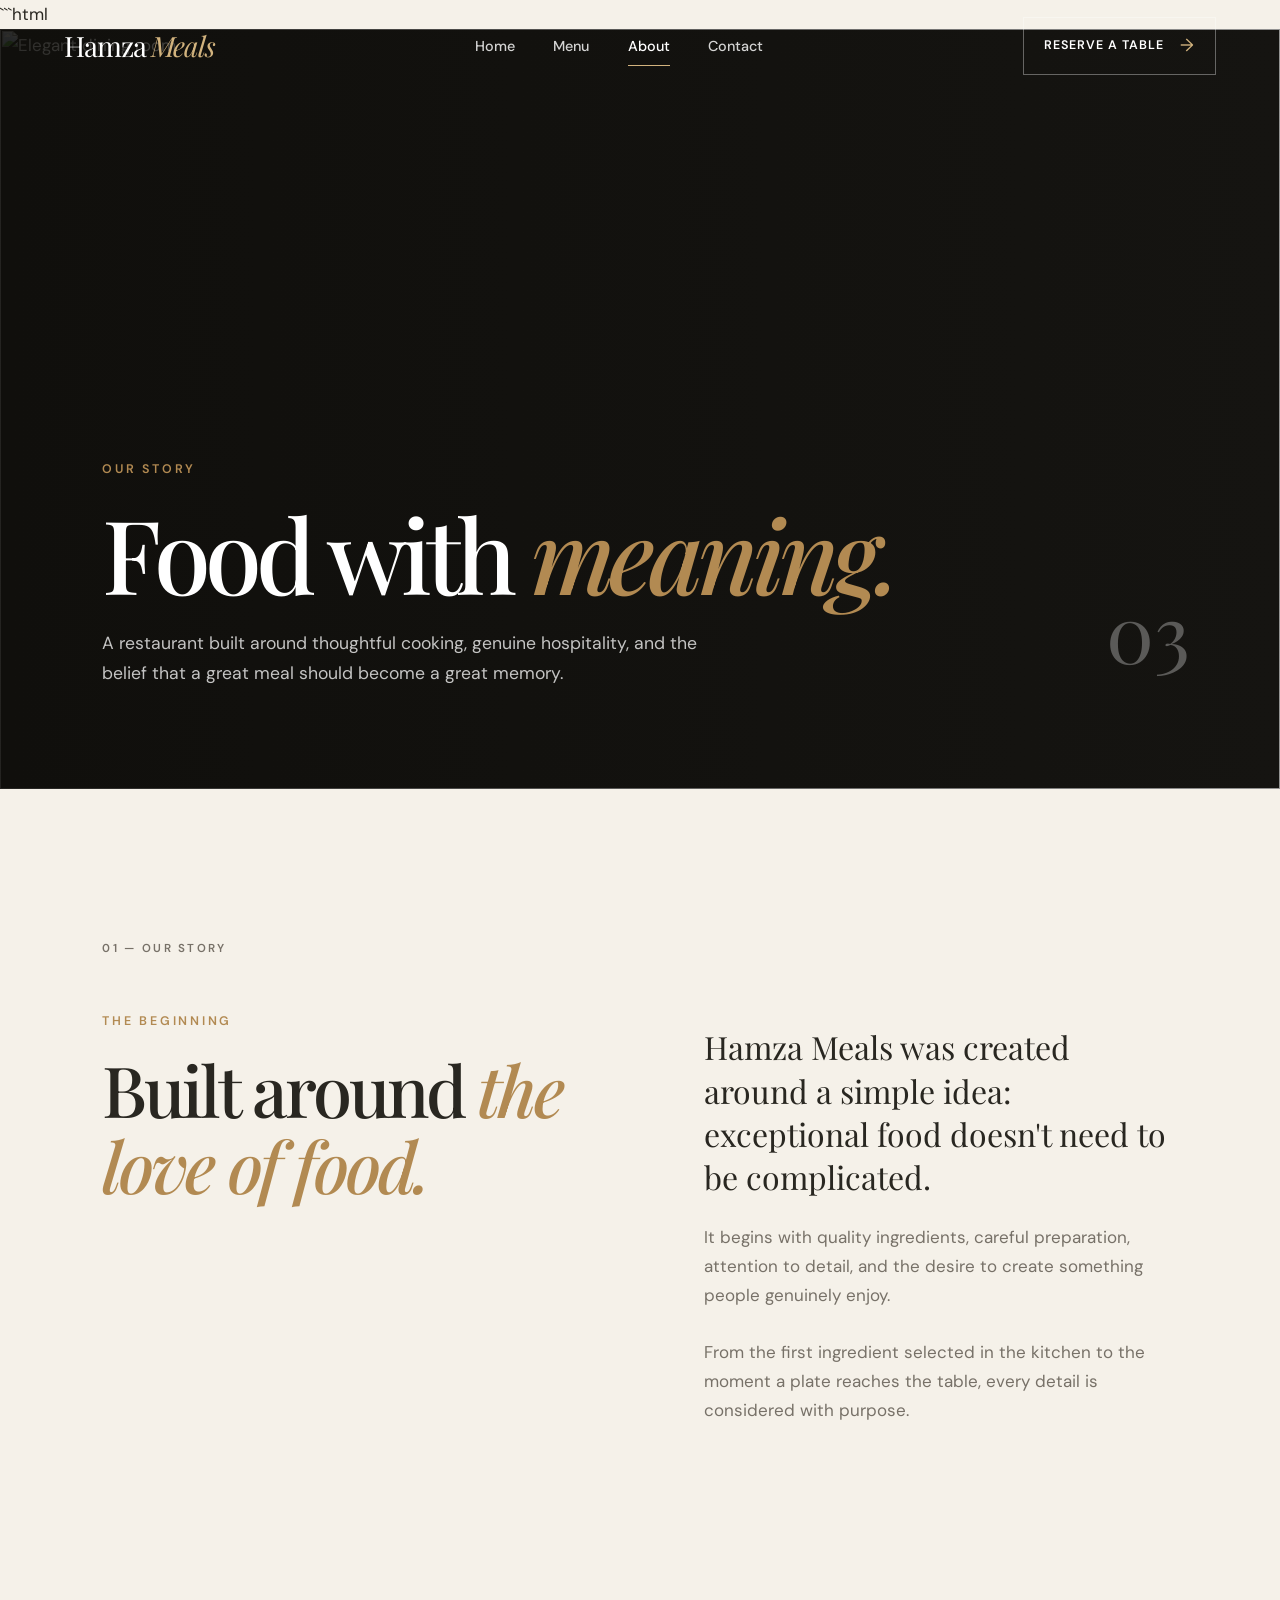
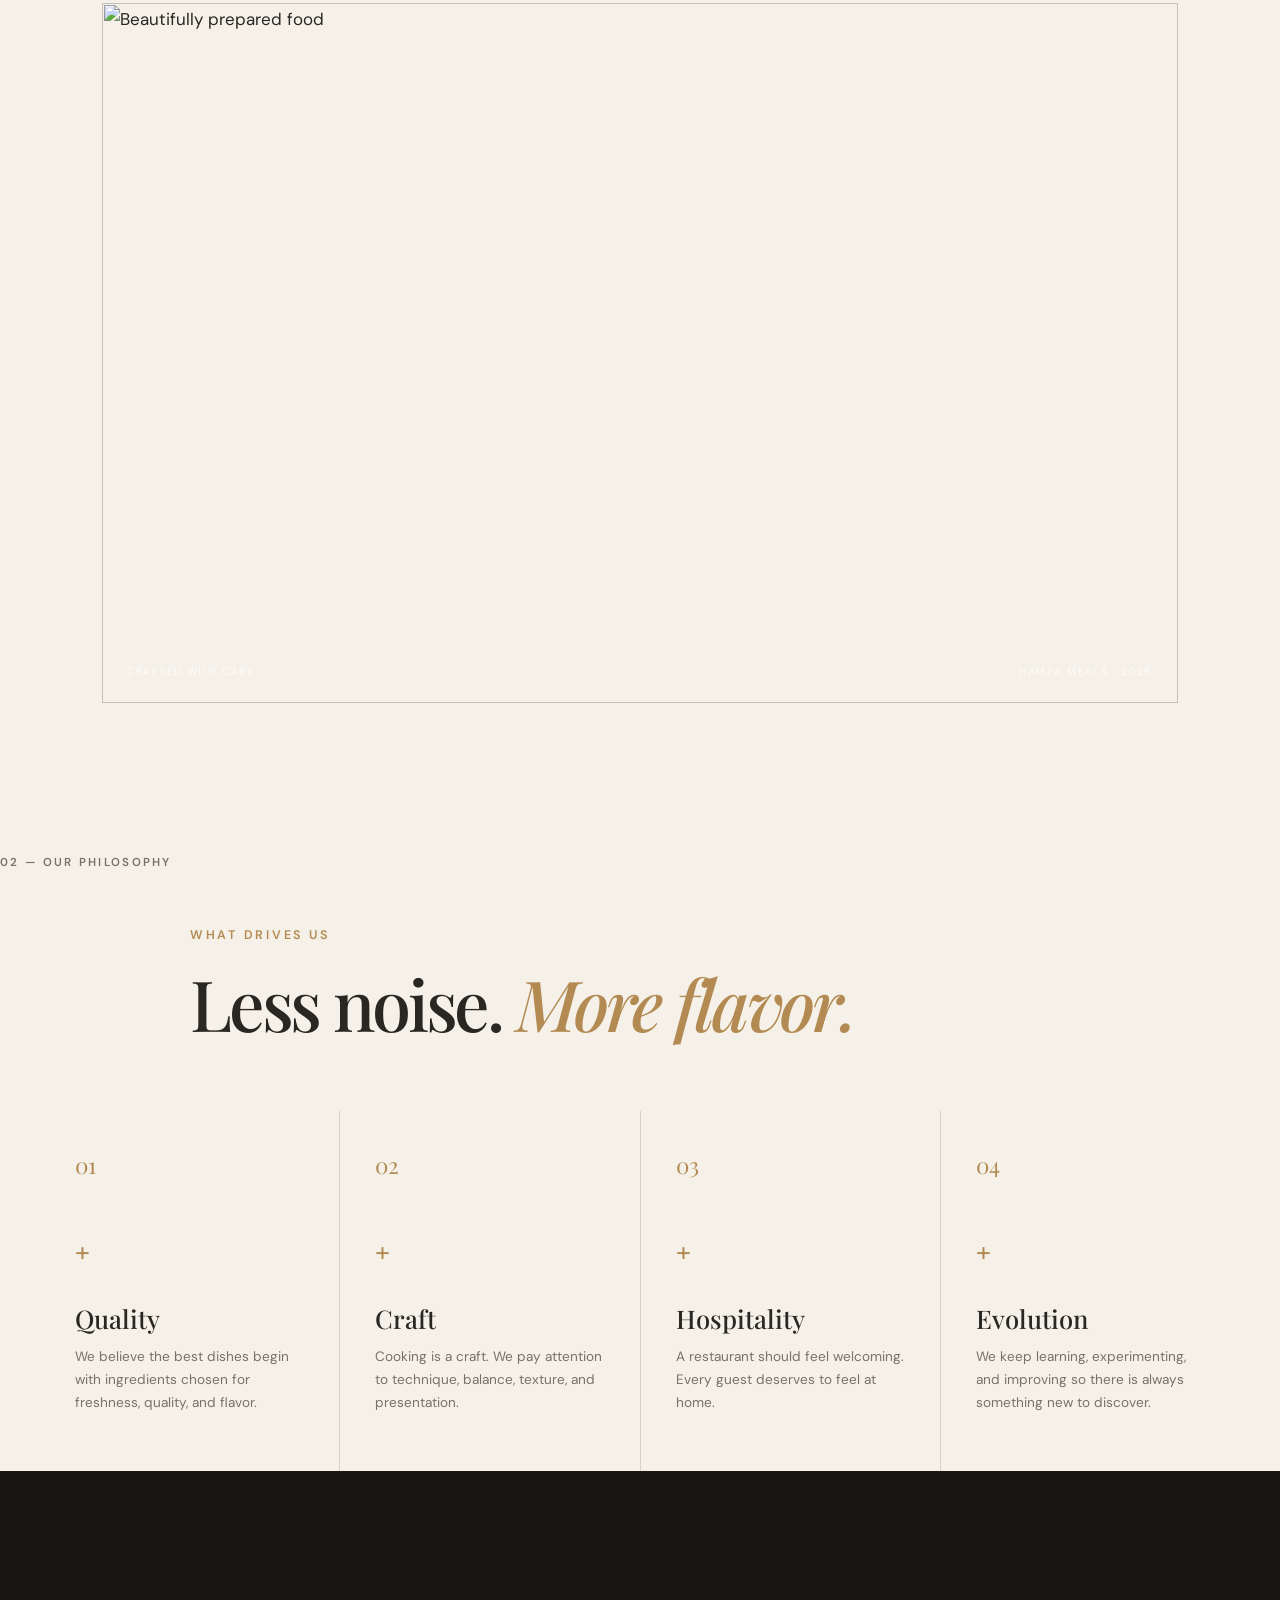
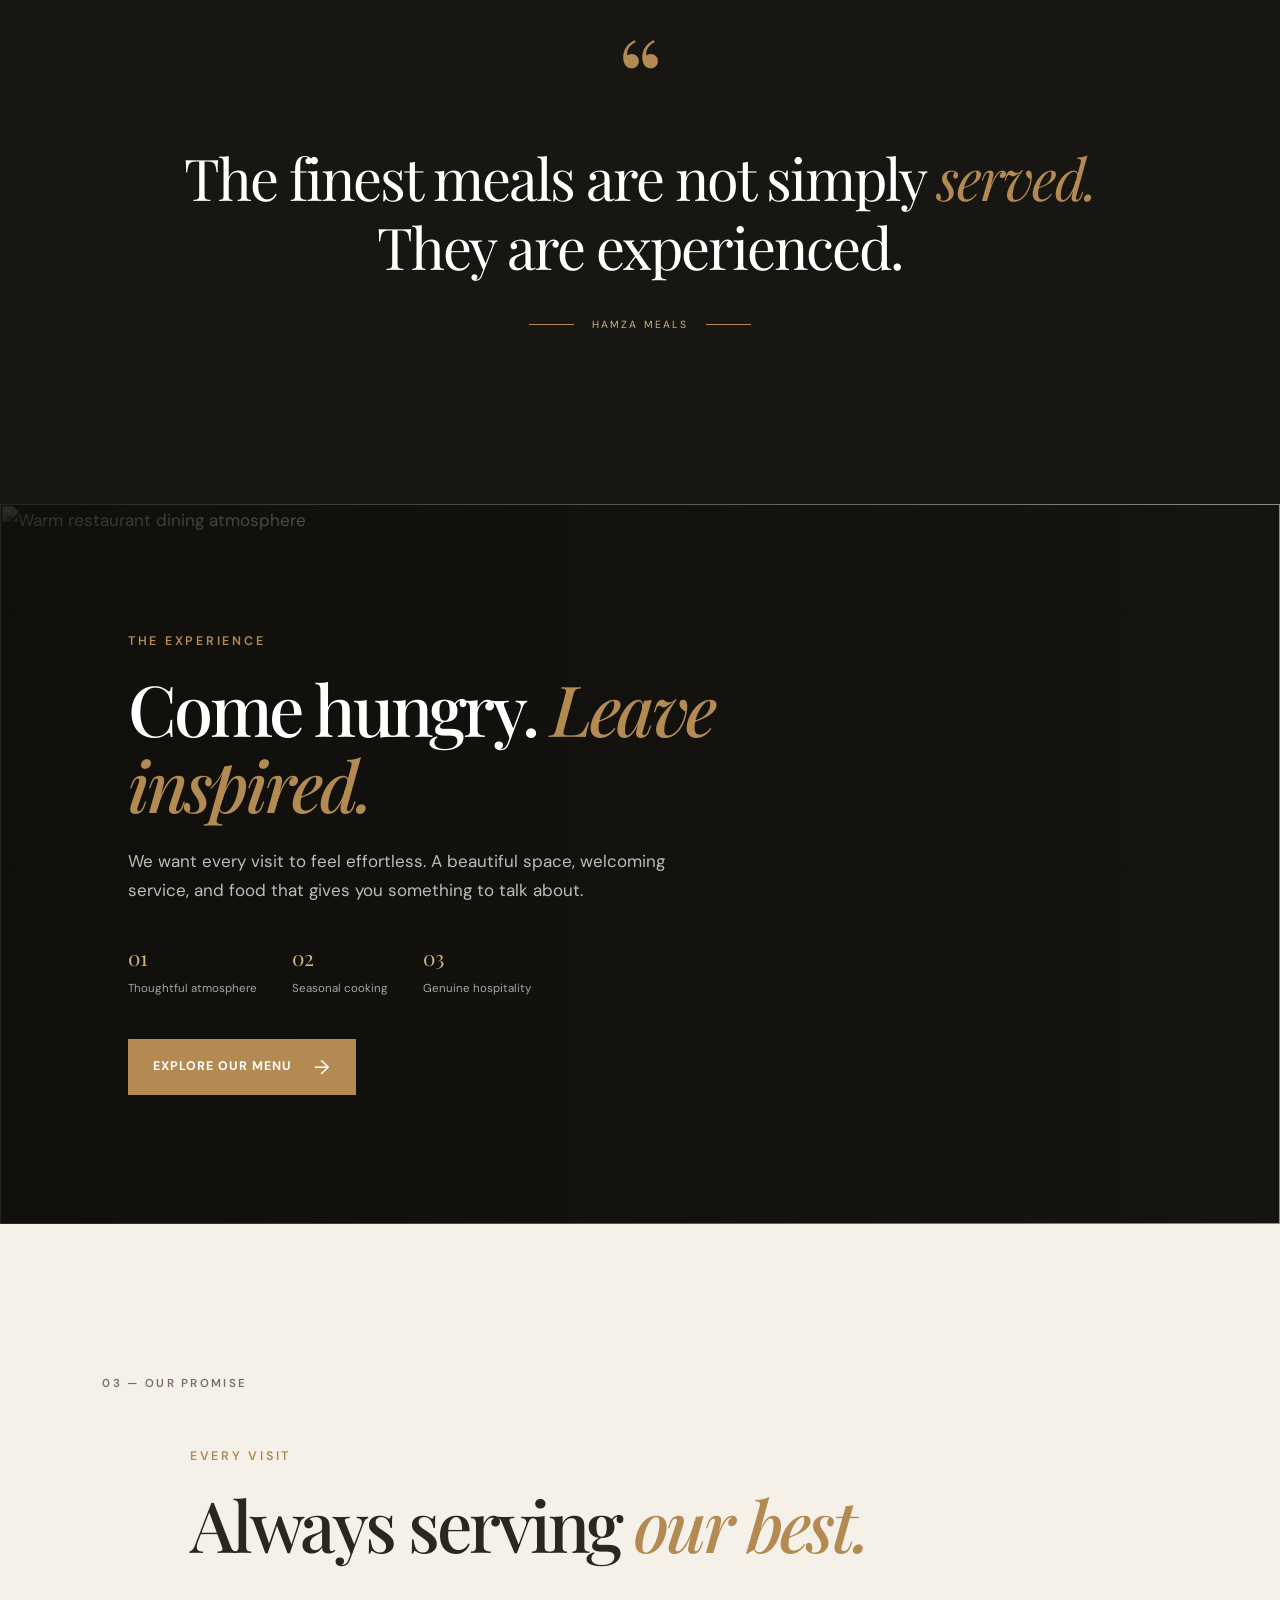
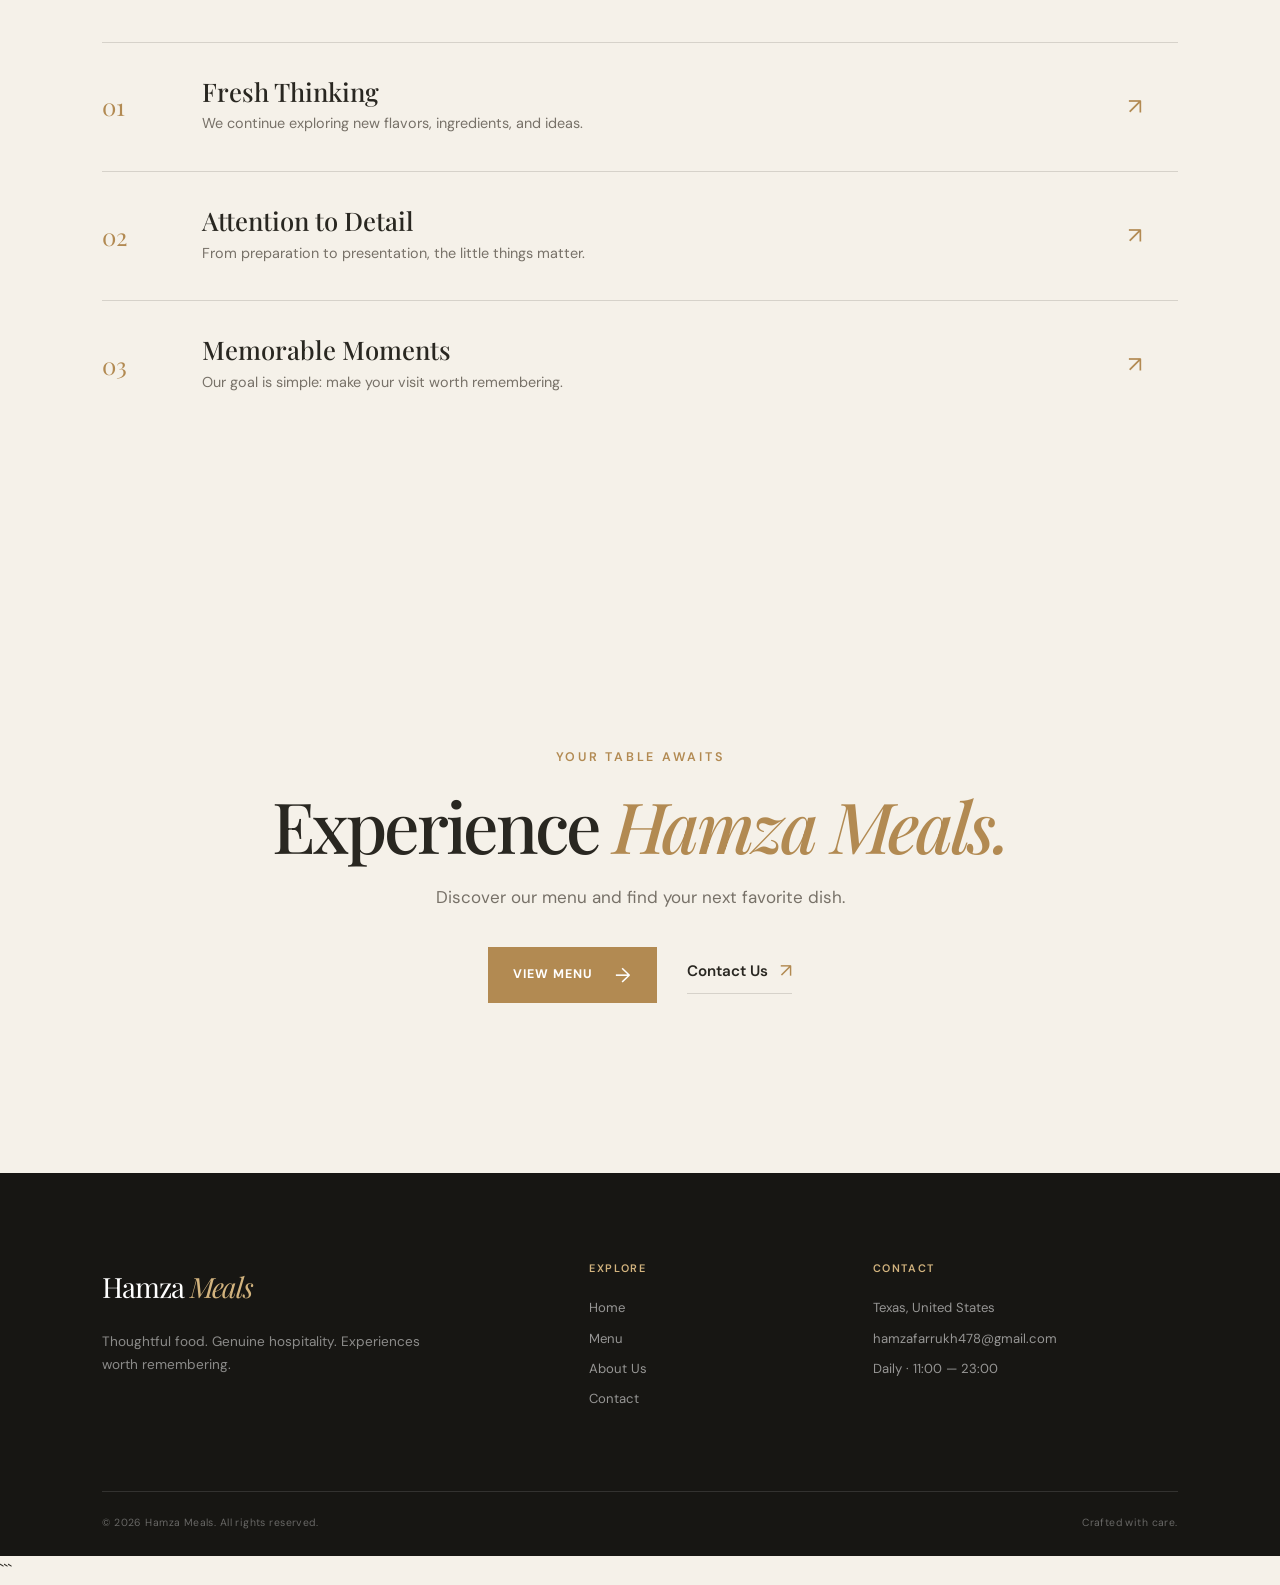
==== commit de0ab442: "updated website of restaurant" ====
--- a/about.html
+++ b/about.html
@@ -1,3 +1,4 @@
+```html
 <!DOCTYPE html>
 <html lang="en">
 
@@ -5,731 +6,711 @@
     <meta charset="UTF-8">
     <meta name="viewport" content="width=device-width, initial-scale=1.0">
 
-    <title>Our Story | Hamza Meals</title>
-
     <meta name="description"
-        content="Discover the story, philosophy and people behind Hamza Meals.">
+        content="Discover the story, philosophy, and values behind Hamza Meals.">
+
+    <title>About Us | Hamza Meals</title>
 
     <link rel="preconnect" href="https://fonts.googleapis.com">
     <link rel="preconnect" href="https://fonts.gstatic.com" crossorigin>
 
-    <link href="https://fonts.googleapis.com/css2?family=DM+Sans:wght@400;500;600;700&family=Playfair+Display:ital,wght@0,500;0,600;1,500;1,600&display=swap"
+    <link
+        href="https://fonts.googleapis.com/css2?family=DM+Sans:wght@300;400;500;600&family=Playfair+Display:ital,wght@0,400;0,500;0,600;0,700;1,400;1,500&display=swap"
         rel="stylesheet">
 
     <link rel="stylesheet" href="style.css">
 </head>
 
-
 <body>
 
-<!-- =====================================================
-     PRELOADER
-===================================================== -->
-
-<div class="preloader">
-
-    <div class="preloader-inner">
-
-        <span class="preloader-brand">
-            HAMZA<span>MEALS</span>
-        </span>
-
-        <div class="preloader-line">
+    <!-- NAVIGATION -->
+
+    <header class="navbar">
+
+        <a href="index.html" class="brand">
+            Hamza <span>Meals</span>
+        </a>
+
+        <nav class="desktop-nav">
+
+            <a href="index.html">Home</a>
+            <a href="menu.html">Menu</a>
+            <a href="about.html" class="active">About</a>
+            <a href="contact.html">Contact</a>
+
+        </nav>
+
+        <a href="contact.html" class="reservation-button">
+            Reserve a Table
+            <b>→</b>
+        </a>
+
+        <button class="mobile-menu-button" aria-label="Open navigation">
             <span></span>
+            <span></span>
+            <span></span>
+        </button>
+
+    </header>
+
+
+    <main>
+
+        <!-- ABOUT HERO -->
+
+        <section class="about-hero">
+
+            <div class="about-hero-image">
+
+                <img
+                    src="https://images.unsplash.com/photo-1550966871-3ed3cdb5ed0c?auto=format&fit=crop&w=2200&q=90"
+                    alt="Elegant dining room"
+                >
+
+            </div>
+
+            <div class="about-hero-overlay"></div>
+
+            <div class="about-hero-content">
+
+                <div class="eyebrow">
+                    Our Story
+                </div>
+
+                <h1>
+                    Food with
+                    <em>meaning.</em>
+                </h1>
+
+                <p>
+                    A restaurant built around thoughtful cooking,
+                    genuine hospitality, and the belief that a great
+                    meal should become a great memory.
+                </p>
+
+            </div>
+
+            <div class="about-hero-number">
+                03
+            </div>
+
+        </section>
+
+
+        <!-- INTRODUCTION -->
+
+        <section class="about-introduction">
+
+            <div class="section-number">
+                01 — OUR STORY
+            </div>
+
+            <div class="about-intro-grid">
+
+                <div class="about-intro-heading">
+
+                    <div class="eyebrow">
+                        The Beginning
+                    </div>
+
+                    <h2>
+                        Built around
+                        <em>the love of food.</em>
+                    </h2>
+
+                </div>
+
+                <div class="about-intro-copy">
+
+                    <p class="large-copy">
+                        Hamza Meals was created around a simple idea:
+                        exceptional food doesn't need to be complicated.
+                    </p>
+
+                    <p>
+                        It begins with quality ingredients, careful preparation,
+                        attention to detail, and the desire to create something
+                        people genuinely enjoy.
+                    </p>
+
+                    <p>
+                        From the first ingredient selected in the kitchen to
+                        the moment a plate reaches the table, every detail is
+                        considered with purpose.
+                    </p>
+
+                </div>
+
+            </div>
+
+        </section>
+
+
+        <!-- LARGE STORY IMAGE -->
+
+        <section class="about-image-section">
+
+            <div class="about-large-image">
+
+                <img
+                    src="https://images.unsplash.com/photo-1515003197210-e0cd71810b5f?auto=format&fit=crop&w=2200&q=90"
+                    alt="Beautifully prepared food"
+                >
+
+                <div class="image-caption">
+
+                    <span>
+                        CRAFTED WITH CARE
+                    </span>
+
+                    <span>
+                        HAMZA MEALS · 2026
+                    </span>
+
+                </div>
+
+            </div>
+
+        </section>
+
+
+        <!-- PHILOSOPHY -->
+
+        <section class="philosophy">
+
+            <div class="section-number">
+                02 — OUR PHILOSOPHY
+            </div>
+
+            <div class="philosophy-heading">
+
+                <div class="eyebrow">
+                    What Drives Us
+                </div>
+
+                <h2>
+                    Less noise.
+                    <em>More flavor.</em>
+                </h2>
+
+            </div>
+
+
+            <div class="philosophy-grid">
+
+
+                <article class="philosophy-card">
+
+                    <span>
+                        01
+                    </span>
+
+                    <div class="philosophy-icon">
+                        +
+                    </div>
+
+                    <h3>
+                        Quality
+                    </h3>
+
+                    <p>
+                        We believe the best dishes begin with ingredients
+                        chosen for freshness, quality, and flavor.
+                    </p>
+
+                </article>
+
+
+                <article class="philosophy-card">
+
+                    <span>
+                        02
+                    </span>
+
+                    <div class="philosophy-icon">
+                        +
+                    </div>
+
+                    <h3>
+                        Craft
+                    </h3>
+
+                    <p>
+                        Cooking is a craft. We pay attention to technique,
+                        balance, texture, and presentation.
+                    </p>
+
+                </article>
+
+
+                <article class="philosophy-card">
+
+                    <span>
+                        03
+                    </span>
+
+                    <div class="philosophy-icon">
+                        +
+                    </div>
+
+                    <h3>
+                        Hospitality
+                    </h3>
+
+                    <p>
+                        A restaurant should feel welcoming.
+                        Every guest deserves to feel at home.
+                    </p>
+
+                </article>
+
+
+                <article class="philosophy-card">
+
+                    <span>
+                        04
+                    </span>
+
+                    <div class="philosophy-icon">
+                        +
+                    </div>
+
+                    <h3>
+                        Evolution
+                    </h3>
+
+                    <p>
+                        We keep learning, experimenting, and improving
+                        so there is always something new to discover.
+                    </p>
+
+                </article>
+
+            </div>
+
+        </section>
+
+
+        <!-- QUOTE -->
+
+        <section class="about-quote">
+
+            <div class="quote-mark">
+                “
+            </div>
+
+            <blockquote>
+                The finest meals are not simply
+                <em>served.</em>
+                They are experienced.
+            </blockquote>
+
+            <div class="quote-line">
+
+                <span></span>
+
+                HAMZA MEALS
+
+                <span></span>
+
+            </div>
+
+        </section>
+
+
+        <!-- EXPERIENCE -->
+
+        <section class="experience">
+
+            <div class="experience-image">
+
+                <img
+                    src="https://images.unsplash.com/photo-1517248135467-4c7edcad34c4?auto=format&fit=crop&w=2000&q=90"
+                    alt="Warm restaurant dining atmosphere"
+                >
+
+            </div>
+
+
+            <div class="experience-content">
+
+                <div class="eyebrow">
+                    The Experience
+                </div>
+
+                <h2>
+                    Come hungry.
+                    <em>Leave inspired.</em>
+                </h2>
+
+                <p>
+                    We want every visit to feel effortless.
+                    A beautiful space, welcoming service, and food
+                    that gives you something to talk about.
+                </p>
+
+                <div class="experience-points">
+
+                    <div>
+
+                        <strong>
+                            01
+                        </strong>
+
+                        <span>
+                            Thoughtful atmosphere
+                        </span>
+
+                    </div>
+
+                    <div>
+
+                        <strong>
+                            02
+                        </strong>
+
+                        <span>
+                            Seasonal cooking
+                        </span>
+
+                    </div>
+
+                    <div>
+
+                        <strong>
+                            03
+                        </strong>
+
+                        <span>
+                            Genuine hospitality
+                        </span>
+
+                    </div>
+
+                </div>
+
+                <a href="menu.html" class="primary-button">
+                    Explore Our Menu
+                    <i>→</i>
+                </a>
+
+            </div>
+
+        </section>
+
+
+        <!-- VALUES -->
+
+        <section class="about-values">
+
+            <div class="section-number">
+                03 — OUR PROMISE
+            </div>
+
+            <div class="promise-heading">
+
+                <div class="eyebrow">
+                    Every Visit
+                </div>
+
+                <h2>
+                    Always serving
+                    <em>our best.</em>
+                </h2>
+
+            </div>
+
+
+            <div class="promise-list">
+
+                <div class="promise-row">
+
+                    <span>
+                        01
+                    </span>
+
+                    <div>
+
+                        <h3>
+                            Fresh Thinking
+                        </h3>
+
+                        <p>
+                            We continue exploring new flavors,
+                            ingredients, and ideas.
+                        </p>
+
+                    </div>
+
+                    <b>
+                        ↗
+                    </b>
+
+                </div>
+
+
+                <div class="promise-row">
+
+                    <span>
+                        02
+                    </span>
+
+                    <div>
+
+                        <h3>
+                            Attention to Detail
+                        </h3>
+
+                        <p>
+                            From preparation to presentation,
+                            the little things matter.
+                        </p>
+
+                    </div>
+
+                    <b>
+                        ↗
+                    </b>
+
+                </div>
+
+
+                <div class="promise-row">
+
+                    <span>
+                        03
+                    </span>
+
+                    <div>
+
+                        <h3>
+                            Memorable Moments
+                        </h3>
+
+                        <p>
+                            Our goal is simple: make your visit
+                            worth remembering.
+                        </p>
+
+                    </div>
+
+                    <b>
+                        ↗
+                    </b>
+
+                </div>
+
+            </div>
+
+        </section>
+
+
+        <!-- FINAL CTA -->
+
+        <section class="about-cta">
+
+            <div class="cta-content">
+
+                <div class="eyebrow">
+                    Your Table Awaits
+                </div>
+
+                <h2>
+                    Experience
+                    <em>Hamza Meals.</em>
+                </h2>
+
+                <p>
+                    Discover our menu and find your next favorite dish.
+                </p>
+
+                <div class="cta-actions">
+
+                    <a href="menu.html" class="primary-button">
+                        View Menu
+                        <i>→</i>
+                    </a>
+
+                    <a href="contact.html" class="text-link">
+                        Contact Us
+                        <b>↗</b>
+                    </a>
+
+                </div>
+
+            </div>
+
+        </section>
+
+    </main>
+
+
+    <!-- FOOTER -->
+
+    <footer>
+
+        <div class="footer-main">
+
+            <div class="footer-brand">
+
+                <a href="index.html" class="brand">
+                    Hamza <span>Meals</span>
+                </a>
+
+                <p>
+                    Thoughtful food. Genuine hospitality.
+                    Experiences worth remembering.
+                </p>
+
+            </div>
+
+
+            <div class="footer-column">
+
+                <h4>
+                    Explore
+                </h4>
+
+                <a href="index.html">
+                    Home
+                </a>
+
+                <a href="menu.html">
+                    Menu
+                </a>
+
+                <a href="about.html">
+                    About Us
+                </a>
+
+                <a href="contact.html">
+                    Contact
+                </a>
+
+            </div>
+
+
+            <div class="footer-column">
+
+                <h4>
+                    Contact
+                </h4>
+
+                <p>
+                    Texas, United States
+                </p>
+
+                <a href="mailto:hamzafarrukh478@gmail.com">
+                    hamzafarrukh478@gmail.com
+                </a>
+
+                <p>
+                    Daily · 11:00 — 23:00
+                </p>
+
+            </div>
+
         </div>
 
-        <small>
-            PREPARING YOUR EXPERIENCE
-        </small>
-
-    </div>
-
-</div>
-
-
-<!-- =====================================================
-     NAVIGATION
-===================================================== -->
-
-<header class="navbar">
-
-    <a href="index.html" class="brand">
-        HAMZA<span>MEALS</span>
-    </a>
-
-
-    <nav class="desktop-nav">
-
-        <a href="index.html">
-            <span>01</span>
-            Home
-        </a>
-
-        <a href="menu.html">
-            <span>02</span>
-            Menu
-        </a>
-
-        <a href="about.html" class="active">
-            <span>03</span>
-            Our Story
-        </a>
-
-        <a href="contact.html">
-            <span>04</span>
-            Contact
-        </a>
-
-    </nav>
-
-
-    <a href="contact.html" class="reservation-button">
-
-        <span>
-            RESERVE A TABLE
-        </span>
-
-        <b>↗</b>
-
-    </a>
-
-
-    <button class="mobile-menu-button"
-            aria-label="Open navigation">
-
-        <span></span>
-        <span></span>
-
-    </button>
-
-</header>
-
-
-<main>
-
-
-<!-- =====================================================
-     ABOUT HERO
-===================================================== -->
-
-<section class="about-hero">
-
-    <div class="about-hero-image">
-
-        <img
-            src="https://images.unsplash.com/photo-1517248135467-4c7edcad34c4?auto=format&fit=crop&w=2200&q=90"
-            alt="Warm and elegant restaurant interior">
-
-    </div>
-
-
-    <div class="about-hero-overlay"></div>
-
-
-    <div class="about-hero-content">
-
-        <div class="hero-label">
-
-            <span></span>
-
-            <p>
-                HAMZA MEALS · OUR STORY
-            </p>
+
+        <div class="footer-bottom">
+
+            <span>
+                © 2026 Hamza Meals. All rights reserved.
+            </span>
+
+            <span>
+                Crafted with care.
+            </span>
 
         </div>
 
-
-        <h1>
-
-            Built around
-            <em>the table.</em>
-
-        </h1>
-
-
-        <p>
-
-            A place created around good food,
-            genuine hospitality and the belief
-            that the best memories happen together.
-
-        </p>
-
-    </div>
-
-
-    <div class="about-hero-number">
-        03
-    </div>
-
-</section>
-
-
-<!-- =====================================================
-     OUR BEGINNING
-===================================================== -->
-
-<section class="story-section">
-
-    <div class="section-number">
-        01 / OUR BEGINNING
-    </div>
-
-
-    <div class="story-grid">
-
-        <div class="story-heading">
-
-            <p class="eyebrow">
-                WHERE IT STARTED
-            </p>
-
-            <h2>
-
-                It started with
-                <em>a simple idea.</em>
-
-            </h2>
-
-        </div>
-
-
-        <div class="story-copy">
-
-            <p class="large-copy">
-
-                Create a place where
-                people genuinely want to stay.
-
-            </p>
-
-
-            <p>
-
-                Hamza Meals was built around a simple
-                belief: exceptional food doesn't need
-                to feel complicated.
-
-            </p>
-
-
-            <p>
-
-                From the ingredients we choose to the
-                way every guest is welcomed, we focus
-                on the details that make a meal feel
-                special.
-
-            </p>
-
-        </div>
-
-    </div>
-
-</section>
-
-
-<!-- =====================================================
-     IMAGE STORY
-===================================================== -->
-
-<section class="story-visual">
-
-    <div class="story-large-image">
-
-        <img
-            src="https://images.unsplash.com/photo-1552566626-52f8b828add9?auto=format&fit=crop&w=1800&q=90"
-            alt="Restaurant dining atmosphere">
-
-    </div>
-
-
-    <div class="story-small-image">
-
-        <img
-            src="https://images.unsplash.com/photo-1515003197210-e0cd71810b5f?auto=format&fit=crop&w=1200&q=90"
-            alt="Beautifully prepared dish">
-
-    </div>
-
-
-    <div class="story-caption">
-
-        <span>
-            THE PLACE
-        </span>
-
-        <span>
-            THE FOOD
-        </span>
-
-        <span>
-            THE PEOPLE
-        </span>
-
-    </div>
-
-</section>
-
-
-<!-- =====================================================
-     PHILOSOPHY
-===================================================== -->
-
-<section class="philosophy">
-
-    <div class="section-number">
-        02 / PHILOSOPHY
-    </div>
-
-
-    <div class="philosophy-heading">
-
-        <p class="eyebrow">
-            WHAT WE BELIEVE
-        </p>
-
-        <h2>
-
-            Good food.
-            <br>
-            <em>Good people.</em>
-            <br>
-            Great moments.
-
-        </h2>
-
-    </div>
-
-
-    <div class="philosophy-list">
-
-
-        <div class="philosophy-item">
-
-            <span>
-                01
-            </span>
-
-            <div>
-
-                <h3>
-                    Ingredients First
-                </h3>
-
-                <p>
-
-                    We start with quality.
-                    Fresh ingredients are the
-                    foundation of every dish.
-
-                </p>
-
-            </div>
-
-        </div>
-
-
-        <div class="philosophy-item">
-
-            <span>
-                02
-            </span>
-
-            <div>
-
-                <h3>
-                    Respect The Craft
-                </h3>
-
-                <p>
-
-                    Every dish deserves attention,
-                    patience and thoughtful preparation.
-
-                </p>
-
-            </div>
-
-        </div>
-
-
-        <div class="philosophy-item">
-
-            <span>
-                03
-            </span>
-
-            <div>
-
-                <h3>
-                    Welcome Everyone
-                </h3>
-
-                <p>
-
-                    Hospitality means creating
-                    an environment where people
-                    feel comfortable and valued.
-
-                </p>
-
-            </div>
-
-        </div>
-
-
-        <div class="philosophy-item">
-
-            <span>
-                04
-            </span>
-
-            <div>
-
-                <h3>
-                    Leave A Memory
-                </h3>
-
-                <p>
-
-                    A great meal should be remembered
-                    long after the last bite.
-
-                </p>
-
-            </div>
-
-        </div>
-
-    </div>
-
-</section>
-
-
-<!-- =====================================================
-     CINEMATIC STATEMENT
-===================================================== -->
-
-<section class="about-statement">
-
-    <div class="about-statement-image">
-
-        <img
-            src="https://images.unsplash.com/photo-1514933651103-005eec06c04b?auto=format&fit=crop&w=2200&q=90"
-            alt="Elegant restaurant interior">
-
-    </div>
-
-
-    <div class="about-statement-overlay"></div>
-
-
-    <div class="about-statement-content">
-
-        <div class="quote-mark">
-            “
-        </div>
-
-        <blockquote>
-
-            We don't just serve food.
-            <br>
-            We create reasons
-            <em>to come back.</em>
-
-        </blockquote>
-
-    </div>
-
-</section>
-
-
-<!-- =====================================================
-     EXPERIENCE
-===================================================== -->
-
-<section class="experience-grid">
-
-    <div class="experience-heading">
-
-        <p class="eyebrow">
-            THE EXPERIENCE
-        </p>
-
-        <h2>
-
-            Designed for
-            <em>the moment.</em>
-
-        </h2>
-
-    </div>
-
-
-    <div class="experience-content">
-
-        <p class="large-copy">
-
-            From the first welcome
-            to the final course.
-
-        </p>
-
-
-        <p>
-
-            We care about the little things:
-            thoughtful service, comfortable surroundings,
-            carefully prepared food and an atmosphere
-            that encourages people to slow down.
-
-        </p>
-
-
-        <a href="menu.html"
-           class="text-link">
-
-            <span>
-                EXPLORE OUR MENU
-            </span>
-
-            <b>
-                ↗
-            </b>
-
-        </a>
-
-    </div>
-
-</section>
-
-
-<!-- =====================================================
-     FINAL CTA
-===================================================== -->
-
-<section class="about-cta">
-
-    <div class="about-cta-content">
-
-        <p class="eyebrow">
-            COME EXPERIENCE IT
-        </p>
-
-        <h2>
-
-            Your table
-            <em>is waiting.</em>
-
-        </h2>
-
-
-        <a href="contact.html"
-           class="primary-button">
-
-            <span>
-                RESERVE A TABLE
-            </span>
-
-            <i>
-                ↗
-            </i>
-
-        </a>
-
-    </div>
-
-</section>
-
-
-</main>
-
-
-<!-- =====================================================
-     FOOTER
-===================================================== -->
-
-<footer>
-
-    <div class="footer-main">
-
-
-        <div class="footer-brand">
-
-            <a href="index.html"
-               class="brand">
-
-                HAMZA<span>MEALS</span>
-
-            </a>
-
-            <p>
-
-                Crafted with intention.<br>
-                Served with care.
-
-            </p>
-
-        </div>
-
-
-        <div class="footer-column">
-
-            <h4>
-                NAVIGATE
-            </h4>
-
-            <a href="index.html">
-                Home
-            </a>
-
-            <a href="menu.html">
-                Menu
-            </a>
-
-            <a href="about.html">
-                Our Story
-            </a>
-
-            <a href="contact.html">
-                Contact
-            </a>
-
-        </div>
-
-
-        <div class="footer-column">
-
-            <h4>
-                CONTACT
-            </h4>
-
-            <a href="mailto:hamzafarrukh478@gmail.com">
-                hamzafarrukh478@gmail.com
-            </a>
-
-            <p>
-                Reservations available daily.
-            </p>
-
-        </div>
-
-    </div>
-
-
-    <div class="footer-bottom">
-
-        <span>
-            © 2026 HAMZA MEALS
-        </span>
-
-        <span>
-            CRAFTED WITH INTENTION
-        </span>
-
-    </div>
-
-</footer>
-
-
-<!-- =====================================================
-     JAVASCRIPT
-===================================================== -->
-
-<script>
-
-    /* Page entrance */
-
-    window.addEventListener("load", () => {
-
-        setTimeout(() => {
-
-            document.body.classList.add("loaded");
-
-        }, 600);
-
-    });
-
-
-    /* Navbar */
-
-    const navbar =
-        document.querySelector(".navbar");
-
-
-    window.addEventListener("scroll", () => {
-
-        if (window.scrollY > 70) {
-
-            navbar.classList.add("scrolled");
-
-        } else {
-
-            navbar.classList.remove("scrolled");
+    </footer>
+
+
+    <!-- LIGHTWEIGHT INTERACTIONS -->
+
+    <script>
+
+        /* Mobile navigation */
+
+        const menuButton =
+            document.querySelector(".mobile-menu-button");
+
+        const navigation =
+            document.querySelector(".desktop-nav");
+
+        if (menuButton && navigation) {
+
+            menuButton.addEventListener("click", () => {
+
+                navigation.classList.toggle("mobile-open");
+
+            });
 
         }
 
-    });
-
-
-    /* Scroll reveal */
-
-    const revealItems =
-        document.querySelectorAll(
-            ".story-grid, .story-visual, .philosophy-item, .experience-grid"
-        );
-
-
-    const observer =
-        new IntersectionObserver(
-            entries => {
-
-                entries.forEach(entry => {
-
-                    if (entry.isIntersecting) {
-
-                        entry.target.classList.add("visible");
-
-                        observer.unobserve(entry.target);
-
-                    }
-
-                });
-
-            },
-            {
-                threshold: 0.12
+
+        /* Navbar scroll state */
+
+        const navbar =
+            document.querySelector(".navbar");
+
+        window.addEventListener("scroll", () => {
+
+            if (window.scrollY > 50) {
+
+                navbar.classList.add("scrolled");
+
+            } else {
+
+                navbar.classList.remove("scrolled");
+
             }
-        );
-
-
-    revealItems.forEach(item => {
-
-        observer.observe(item);
-
-    });
-
-
-    /* Mobile navigation */
-
-    const menuButton =
-        document.querySelector(".mobile-menu-button");
-
-    const nav =
-        document.querySelector(".desktop-nav");
-
-
-    menuButton.addEventListener("click", () => {
-
-        nav.classList.toggle("mobile-open");
-
-        menuButton.classList.toggle("open");
-
-    });
-
-</script>
+
+        }, { passive: true });
+
+
+        /* Lightweight reveal animations */
+
+        const revealElements =
+            document.querySelectorAll(
+                ".about-intro-grid, .about-large-image, .philosophy-card, .experience-content, .promise-row"
+            );
+
+
+        const observer =
+            new IntersectionObserver(
+                entries => {
+
+                    entries.forEach(entry => {
+
+                        if (entry.isIntersecting) {
+
+                            entry.target.classList.add("visible");
+
+                            observer.unobserve(entry.target);
+
+                        }
+
+                    });
+
+                },
+                {
+                    threshold: 0.12
+                }
+            );
+
+
+        revealElements.forEach(element => {
+
+            observer.observe(element);
+
+        });
+
+    </script>
 
 </body>
 
-</html>+</html>
+```
--- a/style.css
+++ b/style.css
@@ -1,2673 +1,3774 @@
-```css
+
 /* =========================================================
-   HAMZA MEALS — LUXURY RESTAURANT EXPERIENCE
-   Premium editorial / cinematic design system
+   HAMZA MEALS
+   PREMIUM RESTAURANT DESIGN SYSTEM
 ========================================================= */
 
-@import url('https://fonts.googleapis.com/css2?family=Cormorant+Garamond:wght@400;500;600;700&family=Inter:wght@300;400;500;600&display=swap');
-
 
 /* =========================================================
-   DESIGN TOKENS
+   01. ROOT & RESET
 ========================================================= */
 
 :root {
-    --black: #080807;
-    --black-2: #0e0e0c;
-    --black-3: #151512;
-
-    --cream: #f4f0e7;
-    --cream-2: #ddd7ca;
-
-    --gold: #c9a96e;
-    --gold-light: #e0c58e;
-    --gold-dark: #80653a;
-
-    --gray: #929087;
-    --gray-dark: #5f5c55;
-
-    --white-10: rgba(255,255,255,.10);
-    --white-20: rgba(255,255,255,.20);
-    --white-40: rgba(255,255,255,.40);
-
-    --border: rgba(255,255,255,.12);
-
-    --serif: "Cormorant Garamond", Georgia, serif;
-    --sans: "Inter", Arial, sans-serif;
-
-    --ease: cubic-bezier(.16,1,.3,1);
-}
-
-
-/* =========================================================
-   RESET
-========================================================= */
+
+    --bg: #f5f1e9;
+    --bg-soft: #ebe5da;
+    --surface: #fffdf8;
+
+    --dark: #171613;
+    --dark-soft: #25231e;
+
+    --text: #292721;
+    --muted: #777168;
+
+    --gold: #b28a52;
+    --gold-light: #d2b37e;
+
+    --white: #ffffff;
+
+    --border: rgba(23, 22, 19, 0.14);
+    --border-light: rgba(255, 255, 255, 0.15);
+
+    --serif: "Playfair Display", Georgia, serif;
+    --sans: "DM Sans", Arial, sans-serif;
+
+    --container: 1320px;
+
+    --transition:
+        0.35s cubic-bezier(0.22, 1, 0.36, 1);
+
+}
+
 
 * {
+
     margin: 0;
     padding: 0;
     box-sizing: border-box;
-}
+
+}
+
 
 html {
+
     scroll-behavior: smooth;
-    background: var(--black);
-}
+
+}
+
 
 body {
-    background: var(--black);
-    color: var(--cream);
+
+    background: var(--bg);
+    color: var(--text);
+
     font-family: var(--sans);
-    font-weight: 300;
+
+    font-size: 17px;
     line-height: 1.7;
+
     overflow-x: hidden;
-}
+
+}
+
 
 img {
+
+    width: 100%;
     display: block;
-    max-width: 100%;
-}
+
+}
+
 
 a {
+
     color: inherit;
     text-decoration: none;
-}
+
+}
+
 
 button,
 input,
 textarea,
 select {
+
     font: inherit;
+
+}
+
+
+button {
+
+    border: 0;
+    background: none;
+    cursor: pointer;
+
 }
 
 
 /* =========================================================
-   CUSTOM SELECTION
-========================================================= */
-
-::selection {
-    background: var(--gold);
-    color: var(--black);
-}
-
-
-/* =========================================================
-   PAGE GRAIN
-========================================================= */
-
-body::before {
-    content: "";
-    position: fixed;
-    inset: 0;
-    z-index: 9998;
-    pointer-events: none;
-    opacity: .035;
-
-    background-image:
-        url("data:image/svg+xml,%3Csvg xmlns='http://www.w3.org/2000/svg' width='180' height='180'%3E%3Cfilter id='n'%3E%3CfeTurbulence type='fractalNoise' baseFrequency='.85' numOctaves='4' stitchTiles='stitch'/%3E%3C/filter%3E%3Crect width='100%25' height='100%25' filter='url(%23n)'/%3E%3C/svg%3E");
-}
-
-
-/* =========================================================
-   TYPOGRAPHY
+   02. GLOBAL TYPOGRAPHY
 ========================================================= */
 
 h1,
 h2,
 h3,
-h4,
-blockquote {
+h4 {
+
     font-family: var(--serif);
+
     font-weight: 500;
-}
-
-h1,
+
+    line-height: 1.08;
+
+}
+
+
+h1 {
+
+    font-size: clamp(4rem, 8vw, 8.5rem);
+
+    letter-spacing: -0.055em;
+
+}
+
+
 h2 {
-    letter-spacing: -.045em;
-}
+
+    font-size: clamp(3rem, 5.5vw, 6rem);
+
+    letter-spacing: -0.045em;
+
+}
+
+
+h3 {
+
+    font-size: clamp(1.5rem, 2vw, 2rem);
+
+}
+
 
 em {
+
     color: var(--gold);
+
     font-style: italic;
-}
+
+}
+
 
 .eyebrow {
-    display: flex;
+
+    color: var(--gold);
+
+    font-family: var(--sans);
+
+    font-size: 0.78rem;
+
+    font-weight: 600;
+
+    letter-spacing: 0.22em;
+
+    line-height: 1.4;
+
+    text-transform: uppercase;
+
+}
+
+
+.section-number {
+
+    color: var(--muted);
+
+    font-size: 0.72rem;
+
+    font-weight: 600;
+
+    letter-spacing: 0.2em;
+
+    text-transform: uppercase;
+
+}
+
+
+.text-link {
+
+    display: inline-flex;
+
     align-items: center;
-    gap: 14px;
+
+    gap: 12px;
+
+    padding-bottom: 5px;
+
+    border-bottom: 1px solid var(--border);
+
+    font-size: 0.95rem;
+
+    font-weight: 600;
+
+    transition: var(--transition);
+
+}
+
+
+.text-link b {
 
     color: var(--gold);
-    font-size: 9px;
-    font-weight: 500;
-    letter-spacing: .28em;
-    text-transform: uppercase;
-}
-
-.eyebrow::before {
-    content: "";
-    width: 38px;
-    height: 1px;
-    background: var(--gold);
+
+    font-size: 1.2rem;
+
+    font-weight: 400;
+
+    transition: var(--transition);
+
+}
+
+
+.text-link:hover {
+
+    color: var(--gold);
+
+    border-color: var(--gold);
+
+}
+
+
+.text-link:hover b {
+
+    transform: translate(4px, -3px);
+
 }
 
 
 /* =========================================================
-   PRELOADER
+   03. NAVIGATION
 ========================================================= */
 
-.preloader {
+.navbar {
+
     position: fixed;
-    inset: 0;
-    z-index: 10000;
-
-    display: grid;
-    place-items: center;
-
-    background: var(--black);
-
-    transition:
-        opacity 1.2s var(--ease),
-        visibility 1.2s;
-}
-
-body.loaded .preloader {
-    opacity: 0;
-    visibility: hidden;
-    pointer-events: none;
-}
-
-.preloader-inner {
-    width: min(330px, 75vw);
-    text-align: center;
-}
-
-.preloader-brand {
-    font-family: var(--serif);
-    font-size: 35px;
-    letter-spacing: .08em;
-}
-
-.preloader-brand span {
-    color: var(--gold);
-}
-
-.preloader-line {
-    height: 1px;
-    margin: 25px 0 15px;
-    background: var(--white-10);
-    overflow: hidden;
-}
-
-.preloader-line span {
-    display: block;
-    width: 100%;
-    height: 100%;
-    background: var(--gold);
-    transform: translateX(-100%);
-    animation: loading 2s var(--ease) forwards;
-}
-
-.preloader small {
-    color: var(--gray);
-    font-size: 8px;
-    letter-spacing: .3em;
-}
-
-@keyframes loading {
-    to {
-        transform: translateX(0);
-    }
-}
-
-
-/* =========================================================
-   NAVIGATION
-========================================================= */
-
-.navbar {
-    position: fixed;
+
     top: 0;
     left: 0;
-    z-index: 5000;
 
     width: 100%;
-    height: 100px;
+
+    height: 92px;
+
     padding: 0 5vw;
 
     display: flex;
+
     align-items: center;
+
     justify-content: space-between;
 
+    z-index: 1000;
+
+    color: var(--white);
+
     transition:
-        height .7s var(--ease),
-        background .7s,
-        backdrop-filter .7s,
-        border-color .7s;
-}
+        background 0.35s ease,
+        height 0.35s ease,
+        box-shadow 0.35s ease;
+
+}
+
 
 .navbar.scrolled {
-    height: 74px;
-    background: rgba(8,8,7,.78);
-    backdrop-filter: blur(25px);
-    border-bottom: 1px solid var(--border);
-}
+
+    height: 78px;
+
+    background: rgba(23, 22, 19, 0.94);
+
+    box-shadow: 0 10px 40px rgba(0, 0, 0, 0.15);
+
+    backdrop-filter: blur(12px);
+
+}
+
 
 .brand {
+
+    font-family: var(--serif);
+
+    font-size: 1.75rem;
+
+    letter-spacing: -0.04em;
+
+    white-space: nowrap;
+
+}
+
+
+.brand span {
+
+    color: var(--gold-light);
+
+    font-style: italic;
+
+}
+
+
+.desktop-nav {
+
+    display: flex;
+
+    align-items: center;
+
+    gap: clamp(25px, 3vw, 55px);
+
+}
+
+
+.desktop-nav a {
+
     position: relative;
-    z-index: 2;
-
-    font-family: var(--serif);
-    font-size: 27px;
-    font-weight: 600;
-    letter-spacing: .06em;
-}
-
-.brand span {
-    color: var(--gold);
-}
-
-.desktop-nav {
-    display: flex;
-    align-items: center;
-    gap: 42px;
-}
-
-.desktop-nav a {
-    position: relative;
-
-    color: rgba(244,240,231,.62);
-
-    font-size: 9px;
-    letter-spacing: .19em;
-    text-transform: uppercase;
-
-    transition: color .35s;
-}
+
+    color: rgba(255, 255, 255, 0.82);
+
+    font-size: 0.9rem;
+
+    font-weight: 500;
+
+    transition: var(--transition);
+
+}
+
 
 .desktop-nav a::after {
+
     content: "";
 
     position: absolute;
+
     left: 0;
-    bottom: -9px;
-
-    width: 100%;
+    bottom: -8px;
+
+    width: 0;
     height: 1px;
 
-    background: var(--gold);
-
-    transform: scaleX(0);
-    transform-origin: right;
-
-    transition: transform .5s var(--ease);
-}
+    background: var(--gold-light);
+
+    transition: var(--transition);
+
+}
+
 
 .desktop-nav a:hover,
 .desktop-nav a.active {
-    color: white;
-}
+
+    color: var(--white);
+
+}
+
 
 .desktop-nav a:hover::after,
 .desktop-nav a.active::after {
-    transform: scaleX(1);
-    transform-origin: left;
-}
+
+    width: 100%;
+
+}
+
 
 .reservation-button {
+
     display: inline-flex;
+
     align-items: center;
-    gap: 18px;
-
-    padding: 14px 18px;
-
-    border: 1px solid var(--white-20);
-
-    font-size: 8px;
-    letter-spacing: .18em;
+
+    gap: 16px;
+
+    padding: 13px 20px;
+
+    border: 1px solid rgba(255, 255, 255, 0.35);
+
+    color: var(--white);
+
+    font-size: 0.78rem;
+
+    font-weight: 600;
+
+    letter-spacing: 0.08em;
+
     text-transform: uppercase;
 
-    transition:
-        background .45s var(--ease),
-        color .45s,
-        transform .45s var(--ease);
-}
+    transition: var(--transition);
+
+}
+
 
 .reservation-button b {
-    color: var(--gold);
-    font-size: 16px;
-    font-weight: 300;
-}
+
+    color: var(--gold-light);
+
+    font-size: 1.1rem;
+
+    font-weight: 400;
+
+}
+
 
 .reservation-button:hover {
-    background: var(--cream);
-    color: var(--black);
-    transform: translateY(-3px);
-}
+
+    background: var(--white);
+
+    border-color: var(--white);
+
+    color: var(--dark);
+
+    transform: translateY(-2px);
+
+}
+
 
 .mobile-menu-button {
+
     display: none;
-    border: 0;
-    background: transparent;
-}
-
-.mobile-menu-button span {
-    display: block;
-    width: 27px;
-    height: 1px;
-    margin: 6px 0;
-    background: white;
+
 }
 
 
 /* =========================================================
-   HERO
+   04. HERO
 ========================================================= */
 
 .hero {
+
     position: relative;
+
     min-height: 100svh;
 
     display: flex;
+
     align-items: center;
 
     overflow: hidden;
-}
+
+    background: var(--dark);
+
+    color: var(--white);
+
+}
+
 
 .hero-media {
+
     position: absolute;
+
     inset: 0;
-    overflow: hidden;
-}
+
+}
+
 
 .hero-media::after {
+
     content: "";
+
     position: absolute;
+
     inset: 0;
 
     background:
         linear-gradient(
             90deg,
-            rgba(5,5,4,.92) 0%,
-            rgba(5,5,4,.56) 46%,
-            rgba(5,5,4,.12) 100%
+            rgba(10, 10, 8, 0.9) 0%,
+            rgba(10, 10, 8, 0.55) 45%,
+            rgba(10, 10, 8, 0.2) 100%
         );
-}
+
+}
+
 
 .hero-media img {
-    width: 100%;
-    height: 115%;
-
-    object-fit: cover;
-
-    filter:
-        saturate(.78)
-        contrast(1.08)
-        brightness(.78);
-
-    transform: scale(1.08);
-
-    animation: heroZoom 12s var(--ease) forwards;
-}
-
-@keyframes heroZoom {
-    to {
-        transform: scale(1);
-    }
-}
-
-.hero-content {
-    position: relative;
-    z-index: 3;
-
-    width: min(900px, 82vw);
-    margin-left: 10vw;
-
-    animation: heroReveal 1.4s .9s var(--ease) both;
-}
-
-@keyframes heroReveal {
-    from {
-        opacity: 0;
-        transform: translateY(60px);
-    }
-
-    to {
-        opacity: 1;
-        transform: translateY(0);
-    }
-}
-
-.hero-label {
-    display: flex;
-    align-items: center;
-    gap: 14px;
-
-    color: var(--gold);
-
-    font-size: 9px;
-    letter-spacing: .28em;
-    text-transform: uppercase;
-}
-
-.hero-label span {
-    width: 40px;
-    height: 1px;
-    background: var(--gold);
-}
-
-.hero-content h1 {
-    max-width: 900px;
-    margin: 28px 0 35px;
-
-    font-size: clamp(72px, 10vw, 160px);
-    line-height: .78;
-
-    letter-spacing: -.06em;
-}
-
-.hero-content h1 em {
-    display: block;
-}
-
-.hero-description {
-    max-width: 430px;
-
-    color: rgba(244,240,231,.64);
-
-    font-size: 12px;
-    line-height: 1.9;
-}
-
-.hero-actions {
-    display: flex;
-    align-items: center;
-    gap: 35px;
-    margin-top: 40px;
-}
-
-.primary-button {
-    display: inline-flex;
-    align-items: center;
-    gap: 30px;
-
-    padding: 18px 23px;
-
-    background: var(--gold);
-    color: var(--black);
-
-    font-size: 8px;
-    font-weight: 600;
-    letter-spacing: .18em;
-    text-transform: uppercase;
-
-    transition:
-        transform .5s var(--ease),
-        background .4s,
-        box-shadow .5s var(--ease);
-}
-
-.primary-button i {
-    font-style: normal;
-    font-size: 17px;
-}
-
-.primary-button:hover {
-    background: var(--gold-light);
-    transform: translateY(-5px);
-    box-shadow: 0 20px 45px rgba(0,0,0,.35);
-}
-
-.text-link {
-    display: inline-flex;
-    align-items: center;
-    gap: 15px;
-
-    padding-bottom: 8px;
-
-    border-bottom: 1px solid var(--white-20);
-
-    font-size: 8px;
-    letter-spacing: .2em;
-    text-transform: uppercase;
-
-    transition:
-        gap .5s var(--ease),
-        border-color .3s;
-}
-
-.text-link b {
-    color: var(--gold);
-    font-size: 15px;
-    font-weight: 300;
-}
-
-.text-link:hover {
-    gap: 25px;
-    border-color: var(--gold);
-}
-
-.hero-meta {
-    position: absolute;
-    z-index: 4;
-
-    left: 5vw;
-    right: 5vw;
-    bottom: 35px;
-
-    display: flex;
-    justify-content: space-between;
-    align-items: end;
-}
-
-.hero-meta small {
-    color: var(--gray);
-    font-size: 7px;
-    letter-spacing: .2em;
-}
-
-.hero-meta p {
-    margin-top: 5px;
-    font-family: var(--serif);
-    font-size: 16px;
-}
-
-.hero-scroll {
-    display: flex;
-    align-items: center;
-    gap: 15px;
-
-    color: var(--gray);
-
-    font-size: 7px;
-    letter-spacing: .25em;
-}
-
-.hero-scroll div {
-    position: relative;
-    width: 70px;
-    height: 1px;
-    background: var(--white-20);
-    overflow: hidden;
-}
-
-.hero-scroll div::after {
-    content: "";
-    position: absolute;
-    width: 25px;
-    height: 100%;
-    background: var(--gold);
-    animation: scrollIndicator 2s infinite;
-}
-
-@keyframes scrollIndicator {
-    from {
-        transform: translateX(-30px);
-    }
-
-    to {
-        transform: translateX(75px);
-    }
-}
-
-.hero-number {
-    position: absolute;
-    right: 4vw;
-    top: 50%;
-
-    writing-mode: vertical-rl;
-
-    color: rgba(255,255,255,.4);
-
-    font-size: 8px;
-    letter-spacing: .35em;
-}
-
-
-/* =========================================================
-   INTRODUCTION
-========================================================= */
-
-.introduction {
-    padding: 170px 10vw;
-
-    background: var(--cream);
-    color: var(--black);
-}
-
-.section-number {
-    color: var(--gray-dark);
-    font-size: 8px;
-    letter-spacing: .25em;
-}
-
-.intro-content {
-    display: grid;
-    grid-template-columns: 1.15fr .85fr;
-    gap: 9vw;
-
-    margin-top: 85px;
-}
-
-.intro-heading h2 {
-    margin-top: 22px;
-
-    font-size: clamp(62px, 7vw, 110px);
-    line-height: .84;
-}
-
-.intro-heading h2 em {
-    color: var(--gold-dark);
-}
-
-.intro-copy {
-    padding-top: 15px;
-}
-
-.intro-copy .large-copy {
-    margin-bottom: 22px;
-
-    color: var(--black);
-
-    font-family: var(--serif);
-    font-size: 28px;
-    line-height: 1.25;
-}
-
-.intro-copy p:not(.large-copy) {
-    max-width: 460px;
-
-    color: var(--gray-dark);
-
-    font-size: 12px;
-}
-
-.intro-copy .text-link {
-    margin-top: 35px;
-    color: var(--black);
-    border-color: rgba(0,0,0,.2);
-}
-
-
-/* =========================================================
-   EDITORIAL IMAGE
-========================================================= */
-
-.intro-visual {
-    position: relative;
-    margin-top: 110px;
-}
-
-.visual-image {
-    position: relative;
-
-    width: 78%;
-    height: 650px;
-
-    overflow: hidden;
-}
-
-.visual-image::after {
-    content: "";
-    position: absolute;
-    inset: 0;
-
-    background: linear-gradient(
-        180deg,
-        transparent 60%,
-        rgba(0,0,0,.65)
-    );
-}
-
-.visual-image img {
+
     width: 100%;
     height: 100%;
+
     object-fit: cover;
 
-    transition:
-        transform 1.4s var(--ease),
-        filter 1s;
-}
+    animation: heroImage 1.6s ease-out both;
+
+}
+
+
+@keyframes heroImage {
+
+    from {
+
+        transform: scale(1.08);
+
+        opacity: 0.6;
+
+    }
+
+    to {
+
+        transform: scale(1);
+
+        opacity: 1;
+
+    }
+
+}
+
+
+.hero-content {
+
+    position: relative;
+
+    z-index: 2;
+
+    width: min(900px, 90%);
+
+    margin-left: 8vw;
+
+    padding-top: 100px;
+
+}
+
+
+.hero-label {
+
+    display: flex;
+
+    align-items: center;
+
+    gap: 12px;
+
+    margin-bottom: 28px;
+
+    color: var(--gold-light);
+
+    font-size: 0.78rem;
+
+    font-weight: 600;
+
+    letter-spacing: 0.18em;
+
+    text-transform: uppercase;
+
+    animation: revealUp 0.8s 0.1s both;
+
+}
+
+
+.hero-label span {
+
+    width: 42px;
+    height: 1px;
+
+    background: var(--gold-light);
+
+}
+
+
+.hero h1 {
+
+    max-width: 900px;
+
+    margin-bottom: 28px;
+
+    animation: revealUp 0.9s 0.2s both;
+
+}
+
+
+.hero-description {
+
+    max-width: 600px;
+
+    color: rgba(255, 255, 255, 0.78);
+
+    font-size: clamp(1.05rem, 1.4vw, 1.25rem);
+
+    line-height: 1.8;
+
+    animation: revealUp 0.9s 0.35s both;
+
+}
+
+
+.hero-actions {
+
+    display: flex;
+
+    align-items: center;
+
+    gap: 30px;
+
+    margin-top: 40px;
+
+    animation: revealUp 0.9s 0.5s both;
+
+}
+
+
+.primary-button {
+
+    display: inline-flex;
+
+    align-items: center;
+
+    justify-content: center;
+
+    gap: 22px;
+
+    min-height: 56px;
+
+    padding: 0 25px;
+
+    background: var(--gold);
+
+    color: var(--white);
+
+    font-size: 0.78rem;
+
+    font-weight: 700;
+
+    letter-spacing: 0.08em;
+
+    text-transform: uppercase;
+
+    transition: var(--transition);
+
+}
+
+
+.primary-button i {
+
+    font-style: normal;
+
+    font-size: 1.25rem;
+
+    font-weight: 400;
+
+    transition: var(--transition);
+
+}
+
+
+.primary-button:hover {
+
+    background: var(--gold-light);
+
+    color: var(--dark);
+
+    transform: translateY(-4px);
+
+    box-shadow: 0 15px 35px rgba(0, 0, 0, 0.18);
+
+}
+
+
+.primary-button:hover i {
+
+    transform: translateX(5px);
+
+}
+
+
+.hero-actions .text-link {
+
+    color: var(--white);
+
+    border-color: rgba(255, 255, 255, 0.3);
+
+}
+
+
+.hero-meta {
+
+    position: absolute;
+
+    right: 5vw;
+    bottom: 45px;
+
+    z-index: 3;
+
+    display: flex;
+
+    align-items: flex-end;
+
+    gap: 60px;
+
+    color: var(--white);
+
+}
+
+
+.hero-meta small {
+
+    display: block;
+
+    margin-bottom: 5px;
+
+    color: var(--gold-light);
+
+    font-size: 0.65rem;
+
+    letter-spacing: 0.15em;
+
+    text-transform: uppercase;
+
+}
+
+
+.hero-meta p {
+
+    font-size: 0.82rem;
+
+}
+
+
+.hero-scroll {
+
+    display: flex;
+
+    align-items: center;
+
+    gap: 15px;
+
+    font-size: 0.68rem;
+
+    letter-spacing: 0.14em;
+
+    text-transform: uppercase;
+
+}
+
+
+.hero-scroll div {
+
+    width: 55px;
+    height: 1px;
+
+    background: var(--gold-light);
+
+}
+
+
+.hero-number {
+
+    position: absolute;
+
+    right: 4vw;
+    top: 150px;
+
+    color: rgba(255, 255, 255, 0.35);
+
+    font-size: 0.72rem;
+
+    letter-spacing: 0.2em;
+
+}
+
+
+/* =========================================================
+   05. INTRODUCTION
+========================================================= */
+
+.introduction,
+.about-introduction {
+
+    padding: 150px 8vw;
+
+}
+
+
+.intro-content,
+.about-intro-grid {
+
+    max-width: var(--container);
+
+    margin: 55px auto 0;
+
+    display: grid;
+
+    grid-template-columns: 1fr 1fr;
+
+    gap: 10vw;
+
+}
+
+
+.intro-heading h2,
+.about-intro-heading h2 {
+
+    margin-top: 20px;
+
+}
+
+
+.intro-copy,
+.about-intro-copy {
+
+    padding-top: 12px;
+
+}
+
+
+.large-copy {
+
+    margin-bottom: 25px;
+
+    font-family: var(--serif);
+
+    font-size: clamp(1.7rem, 2.5vw, 2.5rem);
+
+    line-height: 1.35;
+
+}
+
+
+.intro-copy > p:not(.large-copy),
+.about-intro-copy > p:not(.large-copy) {
+
+    max-width: 570px;
+
+    color: var(--muted);
+
+    margin-bottom: 28px;
+
+}
+
+
+/* =========================================================
+   06. INTRO VISUAL
+========================================================= */
+
+.intro-visual {
+
+    position: relative;
+
+    max-width: 1100px;
+
+    margin: 100px auto 0;
+
+}
+
+
+.visual-image {
+
+    position: relative;
+
+    overflow: hidden;
+
+}
+
+
+.visual-image img {
+
+    height: 650px;
+
+    object-fit: cover;
+
+    transition: transform 1s cubic-bezier(0.22, 1, 0.36, 1);
+
+}
+
 
 .visual-image:hover img {
-    transform: scale(1.06);
-    filter: saturate(1.08);
-}
-
-.visual-caption {
+
+    transform: scale(1.035);
+
+}
+
+
+.visual-caption,
+.image-caption {
+
     position: absolute;
-    z-index: 2;
 
     left: 25px;
     right: 25px;
     bottom: 22px;
 
     display: flex;
+
     justify-content: space-between;
 
-    color: white;
-
-    font-size: 7px;
-    letter-spacing: .22em;
-}
+    color: rgba(255, 255, 255, 0.8);
+
+    font-size: 0.65rem;
+
+    letter-spacing: 0.14em;
+
+}
+
 
 .floating-note {
+
     position: absolute;
 
-    top: 13%;
-    right: 7%;
-
-    width: 165px;
-    height: 165px;
+    right: -30px;
+    bottom: -40px;
+
+    width: 170px;
+    height: 170px;
+
+    display: flex;
+
+    align-items: center;
+    justify-content: center;
+
+    border: 1px solid var(--gold);
+
+    background: var(--surface);
+
+    text-align: center;
+
+    animation: float 5s ease-in-out infinite;
+
+}
+
+
+.floating-note div {
+
+    display: flex;
+
+    flex-direction: column;
+
+    gap: 8px;
+
+}
+
+
+.floating-note span {
+
+    color: var(--muted);
+
+    font-size: 0.55rem;
+
+    letter-spacing: 0.13em;
+
+}
+
+
+.floating-note strong {
+
+    color: var(--gold);
+
+    font-family: var(--serif);
+
+    font-size: 2.5rem;
+
+}
+
+
+/* =========================================================
+   07. STATS
+========================================================= */
+
+.stats {
 
     display: grid;
-    place-items: center;
-
-    background: rgba(10,10,9,.82);
-
-    border: 1px solid var(--white-20);
-
-    backdrop-filter: blur(18px);
-
-    transform: rotate(6deg);
+
+    grid-template-columns: repeat(4, 1fr);
+
+    margin: 0 8vw;
+
+    border-top: 1px solid var(--border);
+
+    border-bottom: 1px solid var(--border);
+
+}
+
+
+.stat {
+
+    min-height: 190px;
+
+    padding: 35px;
+
+    display: flex;
+
+    flex-direction: column;
+
+    justify-content: space-between;
+
+    border-right: 1px solid var(--border);
+
+}
+
+
+.stat:last-child {
+
+    border-right: 0;
+
+}
+
+
+.stat strong {
+
+    color: var(--gold);
+
+    font-family: var(--serif);
+
+    font-size: 2.2rem;
+
+    font-weight: 400;
+
+}
+
+
+.stat span {
+
+    max-width: 180px;
+
+    color: var(--muted);
+
+    font-size: 0.88rem;
+
+}
+
+
+/* =========================================================
+   08. SIGNATURE DISHES
+========================================================= */
+
+.signature {
+
+    padding: 160px 8vw;
+
+}
+
+
+.signature-header {
+
+    max-width: var(--container);
+
+    margin: auto;
+
+    display: flex;
+
+    justify-content: space-between;
+
+    align-items: flex-end;
+
+    margin-bottom: 65px;
+
+}
+
+
+.signature-header h2 {
+
+    margin-top: 18px;
+
+}
+
+
+.dish-grid {
+
+    max-width: var(--container);
+
+    margin: auto;
+
+    display: grid;
+
+    grid-template-columns: 1.2fr 0.9fr 0.9fr;
+
+    align-items: start;
+
+    gap: 25px;
+
+}
+
+
+.dish-card {
+
+    opacity: 0;
+
+    transform: translateY(35px);
 
     transition:
-        transform .7s var(--ease);
-}
-
-.intro-visual:hover .floating-note {
-    transform: rotate(0deg) translateY(-10px);
-}
-
-.floating-note div {
-    text-align: center;
-}
-
-.floating-note span {
-    color: var(--gray);
-    font-size: 7px;
-    letter-spacing: .2em;
-}
-
-.floating-note strong {
-    display: block;
-    margin-top: 7px;
-
-    color: var(--gold);
-
-    font-family: var(--serif);
-    font-size: 32px;
-    font-weight: 500;
-}
-
-
-/* =========================================================
-   STATS
-========================================================= */
-
-.stats {
-    display: grid;
-    grid-template-columns: repeat(4,1fr);
-
-    padding: 0 5vw;
-
-    background: var(--cream);
-    color: var(--black);
-
-    border-top: 1px solid rgba(0,0,0,.12);
-    border-bottom: 1px solid rgba(0,0,0,.12);
-}
-
-.stat {
-    min-height: 190px;
-
-    padding: 45px 30px;
-
-    display: flex;
-    flex-direction: column;
-    justify-content: space-between;
-
-    border-right: 1px solid rgba(0,0,0,.12);
-
-    transition:
-        background .5s,
-        transform .5s var(--ease);
-}
-
-.stat:first-child {
-    border-left: 1px solid rgba(0,0,0,.12);
-}
-
-.stat:hover {
-    background: rgba(0,0,0,.035);
-    transform: translateY(-5px);
-}
-
-.stat strong {
-    color: var(--gold-dark);
-
-    font-family: var(--serif);
-    font-size: 40px;
-    font-weight: 500;
-}
-
-.stat span {
-    max-width: 120px;
-
-    color: var(--gray-dark);
-
-    font-size: 9px;
-    line-height: 1.5;
-    letter-spacing: .05em;
-}
-
-
-/* =========================================================
-   SIGNATURE MENU
-========================================================= */
-
-.signature {
-    padding: 170px 7vw;
-    background: var(--black);
-}
-
-.signature-header {
-    display: flex;
-    justify-content: space-between;
-    align-items: end;
-
-    margin-bottom: 70px;
-}
-
-.signature-header h2 {
-    margin-top: 18px;
-
-    font-size: clamp(60px, 7vw, 105px);
-    line-height: .82;
-}
-
-.dish-grid {
-    display: grid;
-    grid-template-columns: 1.35fr 1fr 1fr;
-    gap: 18px;
-}
-
-.dish-card {
+        opacity 0.7s ease,
+        transform 0.7s ease;
+
+}
+
+
+.dish-card.visible {
+
+    opacity: 1;
+
+    transform: translateY(0);
+
+}
+
+
+.dish-card:nth-child(2) {
+
+    transition-delay: 0.08s;
+
+}
+
+
+.dish-card:nth-child(3) {
+
+    transition-delay: 0.16s;
+
+}
+
+
+.dish-image {
+
     position: relative;
-    transition: transform .7s var(--ease);
-}
-
-.dish-card:hover {
-    transform: translateY(-12px);
-}
-
-.dish-image {
-    position: relative;
-
-    height: 470px;
 
     overflow: hidden;
 
-    background: var(--black-3);
-}
-
-.dish-featured .dish-image {
-    height: 570px;
-}
-
-.dish-image::after {
-    content: "";
+    background: var(--dark);
+
+}
+
+
+.dish-image img {
+
+    height: 440px;
+
+    object-fit: cover;
+
+    transition: transform 0.9s cubic-bezier(0.22, 1, 0.36, 1);
+
+}
+
+
+.dish-featured .dish-image img {
+
+    height: 560px;
+
+}
+
+
+.dish-card:hover .dish-image img {
+
+    transform: scale(1.055);
+
+}
+
+
+.dish-number {
 
     position: absolute;
-    inset: 0;
-
-    background:
-        linear-gradient(
-            180deg,
-            transparent 55%,
-            rgba(0,0,0,.65)
-        );
-
-    pointer-events: none;
-}
-
-.dish-image img {
-    width: 100%;
-    height: 100%;
-
-    object-fit: cover;
-
-    transition:
-        transform 1.2s var(--ease),
-        filter 1s;
-}
-
-.dish-card:hover .dish-image img {
-    transform: scale(1.08);
-    filter: saturate(1.12);
-}
-
-.dish-number {
-    position: absolute;
-    z-index: 2;
 
     top: 20px;
     left: 20px;
 
-    color: white;
-
-    font-size: 8px;
-    letter-spacing: .2em;
-}
+    z-index: 2;
+
+    padding: 7px 10px;
+
+    background: rgba(20, 19, 16, 0.72);
+
+    color: var(--white);
+
+    font-size: 0.6rem;
+
+    letter-spacing: 0.12em;
+
+}
+
 
 .dish-details {
+
     display: flex;
+
     justify-content: space-between;
+
     gap: 20px;
 
-    padding: 20px 0;
-
-    border-bottom: 1px solid var(--border);
-}
+    padding-top: 22px;
+
+}
+
 
 .dish-details h3 {
-    font-size: 27px;
-    line-height: 1;
-}
+
+    font-size: 1.5rem;
+
+}
+
 
 .dish-details p {
-    margin-top: 7px;
-
-    color: var(--gray);
-
-    font-size: 9px;
-}
+
+    margin-top: 4px;
+
+    color: var(--muted);
+
+    font-size: 0.82rem;
+
+}
+
 
 .dish-details strong {
+
     color: var(--gold);
 
     font-family: var(--serif);
-    font-size: 23px;
+
+    font-size: 1.3rem;
+
     font-weight: 500;
-}
+
+}
+
 
 .signature-footer {
+
+    max-width: var(--container);
+
+    margin: 55px auto 0;
+
+    padding-top: 25px;
+
+    border-top: 1px solid var(--border);
+
     display: flex;
+
     justify-content: space-between;
 
-    margin-top: 40px;
-
-    color: var(--gray);
-
-    font-size: 8px;
-    letter-spacing: .18em;
-    text-transform: uppercase;
-}
+    color: var(--muted);
+
+    font-size: 0.75rem;
+
+}
+
 
 .signature-footer a {
-    color: white;
-}
+
+    color: var(--text);
+
+    font-weight: 600;
+
+}
+
 
 .signature-footer b {
-    margin-left: 12px;
+
     color: var(--gold);
+
+    margin-left: 8px;
+
 }
 
 
 /* =========================================================
-   CINEMATIC SECTION
+   09. CINEMATIC SECTIONS
 ========================================================= */
 
-.cinematic {
+.cinematic,
+.location-section,
+.experience {
+
     position: relative;
-    min-height: 800px;
+
+    min-height: 720px;
 
     display: flex;
+
     align-items: center;
 
     overflow: hidden;
-}
-
-.cinematic-image {
+
+    background: var(--dark);
+
+    color: var(--white);
+
+}
+
+
+.cinematic-image,
+.location-image,
+.experience-image {
+
     position: absolute;
+
     inset: 0;
-}
-
-.cinematic-image::after {
+
+}
+
+
+.cinematic-image::after,
+.location-image::after,
+.experience-image::after {
+
     content: "";
+
     position: absolute;
+
     inset: 0;
 
     background:
         linear-gradient(
             90deg,
-            rgba(5,5,4,.92),
-            rgba(5,5,4,.2)
+            rgba(15, 14, 11, 0.88),
+            rgba(15, 14, 11, 0.3)
         );
-}
-
-.cinematic-image img {
-    width: 100%;
+
+}
+
+
+.cinematic-image img,
+.location-image img,
+.experience-image img {
+
     height: 100%;
 
     object-fit: cover;
 
-    transition: transform 2s var(--ease);
-}
-
-.cinematic:hover .cinematic-image img {
-    transform: scale(1.04);
-}
-
-.cinematic-content {
+}
+
+
+.cinematic-content,
+.location-content,
+.experience-content {
+
     position: relative;
+
     z-index: 2;
 
+    width: min(620px, 85%);
+
     margin-left: 10vw;
 
-    max-width: 600px;
-}
-
-.cinematic-content h2 {
-    margin: 25px 0;
-
-    font-size: clamp(65px, 8vw, 125px);
-    line-height: .78;
-}
-
-.cinematic-content > p:not(.eyebrow) {
-    max-width: 410px;
+}
+
+
+.cinematic-content h2,
+.location-content h2,
+.experience-content h2 {
+
+    margin: 20px 0 25px;
+
+}
+
+
+.cinematic-content p,
+.location-content p,
+.experience-content p {
+
+    max-width: 540px;
 
     margin-bottom: 35px;
 
-    color: rgba(244,240,231,.65);
-
-    font-size: 12px;
+    color: rgba(255, 255, 255, 0.72);
+
 }
 
 
 /* =========================================================
-   VALUES
+   10. VALUES
 ========================================================= */
 
-.values {
-    padding: 160px 10vw;
-
-    background: var(--cream);
-    color: var(--black);
-}
-
-.values-heading {
+.values,
+.about-values,
+.contact-options {
+
+    padding: 150px 8vw;
+
+}
+
+
+.values-heading,
+.promise-heading {
+
     max-width: 900px;
-    margin: 80px 0;
-}
-
-.values-heading h2 {
+
+    margin: 55px auto 80px;
+
+}
+
+
+.values-heading h2,
+.promise-heading h2 {
+
     margin-top: 20px;
 
-    font-size: clamp(60px, 7vw, 110px);
-    line-height: .82;
-}
-
-.values-heading h2 em {
-    color: var(--gold-dark);
-}
-
-.values-list {
-    border-top: 1px solid rgba(0,0,0,.13);
-}
-
-.value-row {
+}
+
+
+.values-list,
+.promise-list {
+
+    max-width: 1100px;
+
+    margin: auto;
+
+}
+
+
+.value-row,
+.promise-row {
+
     display: grid;
-    grid-template-columns: 80px 1fr 50px;
+
+    grid-template-columns: 70px 1fr 50px;
+
     align-items: center;
-    gap: 35px;
-
-    padding: 38px 0;
-
-    border-bottom: 1px solid rgba(0,0,0,.13);
+
+    gap: 30px;
+
+    padding: 35px 0;
+
+    border-top: 1px solid var(--border);
+
+    opacity: 0;
+
+    transform: translateY(20px);
 
     transition:
-        padding .6s var(--ease),
-        background .4s;
-}
-
-.value-row:hover {
-    padding-left: 25px;
-    padding-right: 25px;
-    background: rgba(0,0,0,.025);
-}
-
-.value-row > span {
-    color: var(--gray-dark);
+        opacity 0.6s ease,
+        transform 0.6s ease,
+        padding 0.35s ease;
+
+}
+
+
+.value-row.visible,
+.promise-row.visible {
+
+    opacity: 1;
+
+    transform: translateY(0);
+
+}
+
+
+.value-row:hover,
+.promise-row:hover {
+
+    padding-left: 15px;
+    padding-right: 15px;
+
+}
+
+
+.value-row > span,
+.promise-row > span {
+
+    color: var(--gold);
 
     font-family: var(--serif);
-    font-size: 20px;
-}
-
-.value-row h3 {
-    font-size: 31px;
-}
-
-.value-row p {
-    margin-top: 4px;
-
-    color: var(--gray-dark);
-
-    font-size: 10px;
-}
-
-.value-row b {
-    font-size: 19px;
-    font-weight: 300;
-
-    transition: transform .5s var(--ease);
-}
-
-.value-row:hover b {
-    transform: rotate(45deg);
+
+    font-size: 1.5rem;
+
+}
+
+
+.value-row h3,
+.promise-row h3 {
+
+    margin-bottom: 6px;
+
+}
+
+
+.value-row p,
+.promise-row p {
+
+    color: var(--muted);
+
+    font-size: 0.9rem;
+
+}
+
+
+.value-row > b,
+.promise-row > b {
+
+    color: var(--gold);
+
+    font-size: 1.4rem;
+
+    font-weight: 400;
+
 }
 
 
 /* =========================================================
-   TESTIMONIAL
+   11. TESTIMONIAL / QUOTE
 ========================================================= */
 
-.testimonial {
-    padding: 180px 8vw;
+.testimonial,
+.about-quote {
+
+    padding: 170px 8vw;
+
+    background: var(--dark);
+
+    color: var(--white);
 
     text-align: center;
 
-    background: var(--black);
-}
+}
+
 
 .quote-mark {
+
     color: var(--gold);
 
     font-family: var(--serif);
-    font-size: 100px;
-    line-height: .3;
-}
-
-.testimonial blockquote {
-    max-width: 1050px;
-
-    margin: 55px auto;
-
-    font-size: clamp(42px, 5.4vw, 78px);
-    line-height: .98;
-}
-
-.testimonial-line {
+
+    font-size: 7rem;
+
+    line-height: 0.6;
+
+}
+
+
+blockquote {
+
+    max-width: 950px;
+
+    margin: 35px auto;
+
+    font-family: var(--serif);
+
+    font-size: clamp(2.4rem, 4.5vw, 5rem);
+
+    line-height: 1.2;
+
+    letter-spacing: -0.035em;
+
+}
+
+
+.testimonial-line,
+.quote-line {
+
     display: flex;
+
     justify-content: center;
+
     align-items: center;
-    gap: 15px;
-
-    color: var(--gray);
-
-    font-size: 7px;
-    letter-spacing: .25em;
-}
-
-.testimonial-line span {
-    width: 35px;
+
+    gap: 18px;
+
+    color: var(--gold-light);
+
+    font-size: 0.65rem;
+
+    letter-spacing: 0.2em;
+
+}
+
+
+.testimonial-line span,
+.quote-line span {
+
+    width: 45px;
+
     height: 1px;
+
     background: var(--gold);
+
 }
 
 
 /* =========================================================
-   CTA
+   12. FINAL CTA
 ========================================================= */
 
 .final-cta,
 .about-cta,
-.contact-final,
+.contact-cta,
 .menu-cta {
+
+    padding: 170px 8vw;
+
+    text-align: center;
+
+}
+
+
+.cta-content {
+
+    max-width: 900px;
+
+    margin: auto;
+
+}
+
+
+.cta-content h2 {
+
+    margin: 20px 0;
+
+}
+
+
+.cta-content p {
+
+    max-width: 550px;
+
+    margin: 0 auto 35px;
+
+    color: var(--muted);
+
+}
+
+
+.cta-actions {
+
+    display: flex;
+
+    justify-content: center;
+
+    align-items: center;
+
+    gap: 30px;
+
+}
+
+
+.cta-actions .text-link {
+
+    color: var(--text);
+
+}
+
+
+/* =========================================================
+   13. MENU PAGE
+========================================================= */
+
+.menu-hero,
+.contact-hero {
+
+    min-height: 650px;
+
+    padding: 180px 8vw 100px;
+
+    display: flex;
+
+    align-items: flex-end;
+
     position: relative;
 
-    min-height: 700px;
+    background: var(--dark);
+
+    color: var(--white);
+
+}
+
+
+.menu-hero-content,
+.contact-hero-content {
+
+    max-width: 950px;
+
+}
+
+
+.menu-hero h1,
+.contact-hero h1 {
+
+    margin: 20px 0;
+
+}
+
+
+.menu-hero p,
+.contact-hero p {
+
+    max-width: 600px;
+
+    color: rgba(255, 255, 255, 0.72);
+
+    font-size: 1.1rem;
+
+}
+
+
+.menu-hero-number,
+.contact-hero-number {
+
+    position: absolute;
+
+    right: 7vw;
+    bottom: 90px;
+
+    color: rgba(255, 255, 255, 0.3);
+
+    font-family: var(--serif);
+
+    font-size: 5rem;
+
+}
+
+
+.menu-intro {
+
+    max-width: 850px;
+
+    margin: auto;
+
+    padding: 130px 8vw 100px;
+
+    text-align: center;
+
+}
+
+
+.menu-intro h2 {
+
+    margin: 20px 0;
+
+}
+
+
+.menu-intro p {
+
+    color: var(--muted);
+
+}
+
+
+.featured-dish {
+
+    max-width: 1200px;
+
+    margin: 0 auto 150px;
 
     display: grid;
-    place-items: center;
+
+    grid-template-columns: 1.1fr 0.9fr;
+
+    background: var(--dark);
+
+    color: var(--white);
+
+    opacity: 0;
+
+    transform: translateY(30px);
+
+    transition:
+        opacity 0.8s ease,
+        transform 0.8s ease;
+
+}
+
+
+.featured-dish.visible {
+
+    opacity: 1;
+
+    transform: translateY(0);
+
+}
+
+
+.featured-dish-image {
 
     overflow: hidden;
 
-    background: var(--cream);
-    color: var(--black);
-
-    text-align: center;
-}
-
-.final-cta::before,
-.about-cta::before,
-.contact-final::before,
-.menu-cta::before {
-    content: "";
+}
+
+
+.featured-dish-image img {
+
+    height: 650px;
+
+    object-fit: cover;
+
+    transition: transform 1s ease;
+
+}
+
+
+.featured-dish:hover .featured-dish-image img {
+
+    transform: scale(1.04);
+
+}
+
+
+.featured-dish-content {
+
+    padding: 70px;
+
+    display: flex;
+
+    flex-direction: column;
+
+    justify-content: center;
+
+}
+
+
+.dish-label {
+
+    color: var(--gold-light);
+
+    font-size: 0.68rem;
+
+    font-weight: 600;
+
+    letter-spacing: 0.16em;
+
+    text-transform: uppercase;
+
+}
+
+
+.featured-dish-content h2 {
+
+    margin: 25px 0;
+
+}
+
+
+.featured-dish-content p {
+
+    color: rgba(255, 255, 255, 0.68);
+
+    margin-bottom: 30px;
+
+}
+
+
+.featured-price {
+
+    margin-bottom: 35px;
+
+}
+
+
+.featured-price span {
+
+    display: block;
+
+    color: var(--gold-light);
+
+    font-family: var(--serif);
+
+    font-size: 2.5rem;
+
+}
+
+
+.featured-price small {
+
+    color: rgba(255, 255, 255, 0.4);
+
+    font-size: 0.6rem;
+
+    letter-spacing: 0.15em;
+
+}
+
+
+.menu-list {
+
+    max-width: 1200px;
+
+    margin: auto;
+
+    padding: 0 8vw 150px;
+
+}
+
+
+.menu-category {
+
+    margin-bottom: 120px;
+
+    opacity: 0;
+
+    transform: translateY(30px);
+
+    transition:
+        opacity 0.7s ease,
+        transform 0.7s ease;
+
+}
+
+
+.menu-category.visible {
+
+    opacity: 1;
+
+    transform: translateY(0);
+
+}
+
+
+.category-heading {
+
+    display: grid;
+
+    grid-template-columns: 70px 1fr;
+
+    gap: 30px;
+
+    margin-bottom: 45px;
+
+}
+
+
+.category-heading > span {
+
+    color: var(--gold);
+
+    font-family: var(--serif);
+
+    font-size: 1.5rem;
+
+}
+
+
+.category-heading h2 {
+
+    margin-top: 12px;
+
+}
+
+
+.menu-items {
+
+    border-top: 1px solid var(--border);
+
+}
+
+
+.menu-item {
+
+    display: grid;
+
+    grid-template-columns: 1fr auto;
+
+    gap: 40px;
+
+    padding: 30px 0;
+
+    border-bottom: 1px solid var(--border);
+
+    transition: var(--transition);
+
+}
+
+
+.menu-item:hover {
+
+    padding-left: 12px;
+    padding-right: 12px;
+
+    background: rgba(178, 138, 82, 0.045);
+
+}
+
+
+.item-title {
+
+    display: flex;
+
+    align-items: center;
+
+    gap: 15px;
+
+}
+
+
+.item-title h3 {
+
+    font-size: 1.45rem;
+
+}
+
+
+.item-title span {
+
+    padding: 4px 8px;
+
+    border: 1px solid rgba(178, 138, 82, 0.4);
+
+    color: var(--gold);
+
+    font-size: 0.55rem;
+
+    font-weight: 600;
+
+    letter-spacing: 0.1em;
+
+    text-transform: uppercase;
+
+}
+
+
+.menu-item p {
+
+    max-width: 650px;
+
+    margin-top: 5px;
+
+    color: var(--muted);
+
+    font-size: 0.88rem;
+
+}
+
+
+.menu-item > strong {
+
+    color: var(--gold);
+
+    font-family: var(--serif);
+
+    font-size: 1.4rem;
+
+    font-weight: 500;
+
+}
+
+
+.seasonal-banner {
+
+    position: relative;
+
+    min-height: 600px;
+
+    display: flex;
+
+    align-items: center;
+
+    overflow: hidden;
+
+    background: var(--dark);
+
+    color: var(--white);
+
+}
+
+
+.seasonal-image {
 
     position: absolute;
 
-    width: 600px;
-    height: 600px;
-
-    border-radius: 50%;
-
-    background: radial-gradient(
-        circle,
-        rgba(201,169,110,.18),
-        transparent 70%
-    );
-
-    filter: blur(20px);
-}
-
-.cta-content {
+    inset: 0;
+
+}
+
+
+.seasonal-image img {
+
+    height: 100%;
+
+    object-fit: cover;
+
+}
+
+
+.seasonal-overlay {
+
+    position: absolute;
+
+    inset: 0;
+
+    background: rgba(15, 14, 11, 0.65);
+
+}
+
+
+.seasonal-content {
+
     position: relative;
+
     z-index: 2;
-}
-
-.final-cta h2,
-.about-cta h2,
-.contact-final h2,
-.menu-cta h2 {
-    max-width: 1000px;
-
-    margin: 25px auto 45px;
-
-    font-size: clamp(70px, 9vw, 140px);
-    line-height: .78;
-}
-
-.final-cta h2 em,
-.about-cta h2 em,
-.contact-final h2 em,
-.menu-cta h2 em {
-    color: var(--gold-dark);
-}
-
-.cta-number {
+
+    max-width: 800px;
+
+    margin-left: 10vw;
+
+}
+
+
+.seasonal-content h2 {
+
+    margin: 20px 0;
+
+}
+
+
+.seasonal-content p {
+
+    max-width: 550px;
+
+    color: rgba(255, 255, 255, 0.72);
+
+}
+
+
+/* =========================================================
+   14. ABOUT PAGE
+========================================================= */
+
+.about-hero {
+
+    position: relative;
+
+    min-height: 760px;
+
+    display: flex;
+
+    align-items: flex-end;
+
+    overflow: hidden;
+
+    background: var(--dark);
+
+    color: var(--white);
+
+}
+
+
+.about-hero-image {
+
     position: absolute;
-    top: 40px;
-    right: 5vw;
-
-    color: var(--gray-dark);
-
-    font-size: 8px;
-    letter-spacing: .3em;
-}
-
-
-/* =========================================================
-   FOOTER
-========================================================= */
-
-footer {
-    padding: 100px 7vw 30px;
-
-    background: #050504;
-}
-
-.footer-main {
-    display: grid;
-    grid-template-columns: 2fr 1fr 1.5fr;
-
-    gap: 80px;
-
-    padding-bottom: 90px;
-}
-
-.footer-brand .brand {
-    font-size: 35px;
-}
-
-.footer-brand p {
-    max-width: 330px;
-
-    margin-top: 25px;
-
-    color: var(--gray);
-
-    font-family: var(--serif);
-    font-size: 20px;
-    line-height: 1.35;
-}
-
-.footer-column {
-    display: flex;
-    flex-direction: column;
-    gap: 11px;
-}
-
-.footer-column h4 {
-    margin-bottom: 15px;
-
-    color: var(--gold);
-
-    font-size: 8px;
-    letter-spacing: .23em;
-    text-transform: uppercase;
-}
-
-.footer-column a,
-.footer-column p {
-    color: var(--gray);
-
-    font-size: 10px;
-
-    transition:
-        color .3s,
-        transform .3s;
-}
-
-.footer-column a:hover {
-    color: white;
-    transform: translateX(5px);
-}
-
-.footer-bottom {
-    padding-top: 25px;
-
-    display: flex;
-    justify-content: space-between;
-
-    border-top: 1px solid var(--border);
-
-    color: #57554e;
-
-    font-size: 7px;
-    letter-spacing: .18em;
-    text-transform: uppercase;
-}
-
-
-/* =========================================================
-   PAGE HEROES
-========================================================= */
-
-.menu-hero,
-.about-hero,
-.contact-hero {
-    position: relative;
-
-    min-height: 82vh;
-
-    display: flex;
-    align-items: end;
-
-    padding: 0 10vw 95px;
-
-    overflow: hidden;
-}
-
-.menu-hero {
-    background:
-        radial-gradient(
-            circle at 70% 30%,
-            rgba(201,169,110,.2),
-            transparent 35%
-        ),
-        #11100e;
-}
-
-.about-hero-image,
-.contact-hero-image {
+
+    inset: 0;
+
+}
+
+
+.about-hero-image img {
+
+    height: 100%;
+
+    object-fit: cover;
+
+}
+
+
+.about-hero-overlay {
+
     position: absolute;
-    inset: 0;
-}
-
-.about-hero-image img,
-.contact-hero-image img {
-    width: 100%;
-    height: 100%;
-    object-fit: cover;
-}
-
-.about-hero-overlay,
-.contact-hero-overlay {
-    position: absolute;
+
     inset: 0;
 
     background:
         linear-gradient(
             90deg,
-            rgba(5,5,4,.93),
-            rgba(5,5,4,.25)
+            rgba(15, 14, 11, 0.88),
+            rgba(15, 14, 11, 0.25)
         );
-}
-
-.menu-hero-content,
-.about-hero-content,
-.contact-hero-content {
+
+}
+
+
+.about-hero-content {
+
     position: relative;
+
     z-index: 2;
 
     max-width: 900px;
-}
-
-.menu-hero-content h1,
-.about-hero-content h1,
-.contact-hero-content h1 {
-    margin: 25px 0 30px;
-
-    font-size: clamp(75px, 10vw, 150px);
-    line-height: .77;
-}
-
-.menu-hero-content > p,
-.about-hero-content > p,
-.contact-hero-content > p {
-    max-width: 470px;
-
-    color: rgba(244,240,231,.65);
-
-    font-size: 12px;
-}
-
-.menu-hero-number,
-.about-hero-number,
-.contact-hero-number {
+
+    margin: 0 8vw 100px;
+
+}
+
+
+.about-hero-content h1 {
+
+    margin: 20px 0;
+
+}
+
+
+.about-hero-content p {
+
+    max-width: 600px;
+
+    color: rgba(255, 255, 255, 0.75);
+
+    font-size: 1.1rem;
+
+}
+
+
+.about-hero-number {
+
     position: absolute;
-    right: 5vw;
-    bottom: 85px;
+
+    right: 7vw;
+    bottom: 90px;
+
+    color: rgba(255, 255, 255, 0.3);
+
+    font-family: var(--serif);
+
+    font-size: 5rem;
+
+}
+
+
+.about-image-section {
+
+    padding: 0 8vw 150px;
+
+}
+
+
+.about-large-image {
+
+    position: relative;
+
+    max-width: 1250px;
+
+    margin: auto;
+
+    overflow: hidden;
+
+}
+
+
+.about-large-image img {
+
+    height: 700px;
+
+    object-fit: cover;
+
+    transition: transform 1s ease;
+
+}
+
+
+.about-large-image:hover img {
+
+    transform: scale(1.025);
+
+}
+
+
+.philosophy-heading {
+
+    max-width: 900px;
+
+    margin: 55px auto 70px;
+
+}
+
+
+.philosophy-heading h2 {
+
+    margin-top: 20px;
+
+}
+
+
+.philosophy-grid {
+
+    max-width: 1200px;
+
+    margin: auto;
+
+    display: grid;
+
+    grid-template-columns: repeat(4, 1fr);
+
+    gap: 1px;
+
+    background: var(--border);
+
+}
+
+
+.philosophy-card {
+
+    position: relative;
+
+    min-height: 360px;
+
+    padding: 35px;
+
+    background: var(--bg);
+
+    transition: var(--transition);
+
+}
+
+
+.philosophy-card:hover {
+
+    background: var(--dark);
+
+    color: var(--white);
+
+    transform: translateY(-6px);
+
+}
+
+
+.philosophy-card > span {
 
     color: var(--gold);
 
     font-family: var(--serif);
-    font-size: 35px;
+
+    font-size: 1.4rem;
+
+}
+
+
+.philosophy-icon {
+
+    margin: 45px 0 30px;
+
+    color: var(--gold);
+
+    font-size: 1.7rem;
+
+}
+
+
+.philosophy-card h3 {
+
+    margin-bottom: 12px;
+
+}
+
+
+.philosophy-card p {
+
+    color: var(--muted);
+
+    font-size: 0.85rem;
+
+}
+
+
+.philosophy-card:hover p {
+
+    color: rgba(255, 255, 255, 0.62);
+
+}
+
+
+.experience-content {
+
+    opacity: 0;
+
+    transform: translateY(30px);
+
+    transition:
+        opacity 0.7s ease,
+        transform 0.7s ease;
+
+}
+
+
+.experience-content.visible {
+
+    opacity: 1;
+
+    transform: translateY(0);
+
+}
+
+
+.experience-points {
+
+    display: flex;
+
+    gap: 35px;
+
+    margin-bottom: 40px;
+
+}
+
+
+.experience-points div {
+
+    display: flex;
+
+    flex-direction: column;
+
+    gap: 4px;
+
+}
+
+
+.experience-points strong {
+
+    color: var(--gold-light);
+
+    font-family: var(--serif);
+
+    font-size: 1.3rem;
+
+    font-weight: 400;
+
+}
+
+
+.experience-points span {
+
+    color: rgba(255, 255, 255, 0.62);
+
+    font-size: 0.72rem;
+
+}
+
+
+.promise-row {
+
+    grid-template-columns: 70px 1fr 50px;
+
 }
 
 
 /* =========================================================
-   MENU PAGE
+   15. CONTACT PAGE
 ========================================================= */
 
-.menu-intro {
-    padding: 160px 8vw;
-
-    background: var(--cream);
-    color: var(--black);
+.contact-information {
+
+    padding: 150px 8vw;
+
+}
+
+
+.contact-grid {
+
+    max-width: 1200px;
+
+    margin: 60px auto 0;
+
+    display: grid;
+
+    grid-template-columns: 0.85fr 1.15fr;
+
+    gap: 100px;
+
+}
+
+
+.contact-details {
+
+    opacity: 0;
+
+    transform: translateY(25px);
+
+    transition:
+        opacity 0.7s ease,
+        transform 0.7s ease;
+
+}
+
+
+.contact-details.visible {
+
+    opacity: 1;
+
+    transform: translateY(0);
+
+}
+
+
+.contact-details h2 {
+
+    margin: 20px 0 30px;
+
+}
+
+
+.contact-intro {
+
+    max-width: 500px;
+
+    margin-bottom: 50px;
+
+    color: var(--muted);
+
+}
+
+
+.contact-detail {
+
+    padding: 22px 0;
+
+    border-top: 1px solid var(--border);
+
+}
+
+
+.contact-detail span {
+
+    display: block;
+
+    margin-bottom: 6px;
+
+    color: var(--gold);
+
+    font-size: 0.65rem;
+
+    font-weight: 600;
+
+    letter-spacing: 0.16em;
+
+    text-transform: uppercase;
+
+}
+
+
+.contact-detail p,
+.contact-detail a {
+
+    font-size: 0.95rem;
+
+}
+
+
+.contact-detail a {
+
+    transition: var(--transition);
+
+}
+
+
+.contact-detail a:hover {
+
+    color: var(--gold);
+
+}
+
+
+.reservation-panel {
+
+    padding: 55px;
+
+    background: var(--dark);
+
+    color: var(--white);
+
+    opacity: 0;
+
+    transform: translateY(25px);
+
+    transition:
+        opacity 0.7s ease,
+        transform 0.7s ease;
+
+}
+
+
+.reservation-panel.visible {
+
+    opacity: 1;
+
+    transform: translateY(0);
+
+}
+
+
+.form-heading span {
+
+    color: var(--gold-light);
+
+    font-size: 0.65rem;
+
+    font-weight: 600;
+
+    letter-spacing: 0.16em;
+
+}
+
+
+.form-heading h3 {
+
+    margin: 10px 0 40px;
+
+    font-size: 2.2rem;
+
+}
+
+
+.form-row {
+
+    display: grid;
+
+    grid-template-columns: 1fr 1fr;
+
+    gap: 20px;
+
+}
+
+
+.form-field {
+
+    margin-bottom: 25px;
+
+}
+
+
+.form-field label {
+
+    display: block;
+
+    margin-bottom: 8px;
+
+    color: rgba(255, 255, 255, 0.6);
+
+    font-size: 0.7rem;
+
+    font-weight: 600;
+
+    letter-spacing: 0.1em;
+
+    text-transform: uppercase;
+
+}
+
+
+.form-field input,
+.form-field textarea,
+.form-field select {
+
+    width: 100%;
+
+    padding: 14px 0;
+
+    border: 0;
+
+    border-bottom: 1px solid rgba(255, 255, 255, 0.2);
+
+    outline: none;
+
+    background: transparent;
+
+    color: var(--white);
+
+    transition: var(--transition);
+
+}
+
+
+.form-field select option {
+
+    color: var(--dark);
+
+}
+
+
+.form-field input::placeholder,
+.form-field textarea::placeholder {
+
+    color: rgba(255, 255, 255, 0.35);
+
+}
+
+
+.form-field input:focus,
+.form-field textarea:focus,
+.form-field select:focus {
+
+    border-color: var(--gold-light);
+
+}
+
+
+.form-field textarea {
+
+    resize: vertical;
+
+    min-height: 110px;
+
+}
+
+
+.form-button {
+
+    width: 100%;
+
+    margin-top: 10px;
+
+}
+
+
+.form-note {
+
+    margin-top: 18px;
+
+    color: rgba(255, 255, 255, 0.4);
+
+    font-size: 0.7rem;
 
     text-align: center;
-}
-
-.menu-intro h2 {
-    max-width: 900px;
-
-    margin: 25px auto;
-
-    font-size: clamp(65px, 8vw, 120px);
-    line-height: .8;
-}
-
-.menu-intro h2 em {
-    color: var(--gold-dark);
-}
-
-.menu-intro > p:last-child {
-    max-width: 520px;
-
-    margin: 30px auto 0;
-
-    color: var(--gray-dark);
-
-    font-size: 12px;
-}
-
-.featured-dish {
+
+}
+
+
+.location-section {
+
+    min-height: 650px;
+
+}
+
+
+.location-content {
+
+    margin-left: auto;
+
+    margin-right: 10vw;
+
+}
+
+
+.location-address {
+
+    margin: 30px 0;
+
+}
+
+
+.location-address span {
+
+    color: var(--gold-light);
+
+    font-size: 0.65rem;
+
+    letter-spacing: 0.15em;
+
+}
+
+
+.location-address p {
+
+    margin-top: 8px;
+
+    color: rgba(255, 255, 255, 0.72);
+
+}
+
+
+.location-content .text-link {
+
+    color: var(--white);
+
+    border-color: rgba(255, 255, 255, 0.3);
+
+}
+
+
+.options-grid {
+
+    max-width: 1200px;
+
+    margin: auto;
+
     display: grid;
-    grid-template-columns: 1.2fr .8fr;
-
-    min-height: 750px;
-}
-
-.featured-dish-image {
-    overflow: hidden;
-}
-
-.featured-dish-image img {
-    width: 100%;
-    height: 100%;
-
-    object-fit: cover;
-
-    transition: transform 1.4s var(--ease);
-}
-
-.featured-dish:hover img {
-    transform: scale(1.05);
-}
-
-.featured-dish-content {
-    padding: 10vw 7vw;
+
+    grid-template-columns: repeat(3, 1fr);
+
+    gap: 25px;
+
+}
+
+
+.contact-option {
+
+    padding: 40px;
+
+    border: 1px solid var(--border);
+
+    transition: var(--transition);
+
+}
+
+
+.contact-option:hover {
+
+    border-color: var(--gold);
+
+    transform: translateY(-7px);
+
+}
+
+
+.contact-option > span {
+
+    color: var(--gold);
+
+    font-family: var(--serif);
+
+    font-size: 1.4rem;
+
+}
+
+
+.contact-option h3 {
+
+    margin: 45px 0 12px;
+
+}
+
+
+.contact-option p {
+
+    min-height: 95px;
+
+    color: var(--muted);
+
+    font-size: 0.88rem;
+
+}
+
+
+.contact-option a {
+
+    display: inline-flex;
+
+    align-items: center;
+
+    gap: 10px;
+
+    color: var(--gold);
+
+    font-size: 0.78rem;
+
+    font-weight: 600;
+
+}
+
+
+.contact-option a b {
+
+    font-size: 1rem;
+
+}
+
+
+/* =========================================================
+   16. FOOTER
+========================================================= */
+
+footer {
+
+    padding: 90px 8vw 25px;
+
+    background: var(--dark);
+
+    color: var(--white);
+
+}
+
+
+.footer-main {
+
+    max-width: var(--container);
+
+    margin: auto;
+
+    display: grid;
+
+    grid-template-columns: 2fr 1fr 1.5fr;
+
+    gap: 80px;
+
+    padding-bottom: 80px;
+
+}
+
+
+.footer-brand p {
+
+    max-width: 320px;
+
+    margin-top: 20px;
+
+    color: rgba(255, 255, 255, 0.5);
+
+    font-size: 0.85rem;
+
+}
+
+
+.footer-column {
 
     display: flex;
+
     flex-direction: column;
-    justify-content: center;
-
-    background: var(--black-3);
-}
-
-.dish-label {
-    color: var(--gold);
-
-    font-size: 8px;
-    letter-spacing: .25em;
+
+    align-items: flex-start;
+
+    gap: 8px;
+
+}
+
+
+.footer-column h4 {
+
+    margin-bottom: 15px;
+
+    color: var(--gold-light);
+
+    font-family: var(--sans);
+
+    font-size: 0.68rem;
+
+    font-weight: 600;
+
+    letter-spacing: 0.15em;
+
     text-transform: uppercase;
-}
-
-.featured-dish-content h2 {
-    margin: 25px 0;
-
-    font-size: clamp(60px, 7vw, 100px);
-    line-height: .78;
-}
-
-.featured-dish-content p {
-    max-width: 410px;
-
-    color: var(--gray);
-
-    font-size: 12px;
-}
-
-.featured-price {
-    margin: 40px 0;
-}
-
-.featured-price span {
-    color: var(--gold);
-
-    font-family: var(--serif);
-    font-size: 62px;
-}
-
-.featured-price small {
-    margin-left: 10px;
-
-    color: var(--gray);
-
-    font-size: 8px;
-}
-
-.menu-list {
-    padding: 160px 10vw;
-
-    background: var(--cream);
-    color: var(--black);
-}
-
-.menu-category {
-    margin-bottom: 150px;
-}
-
-.category-heading {
-    display: grid;
-    grid-template-columns: 70px 1fr;
-    gap: 30px;
-
-    margin-bottom: 60px;
-}
-
-.category-heading > span {
-    color: var(--gray-dark);
-
-    font-family: var(--serif);
-    font-size: 25px;
-}
-
-.category-heading h2 {
-    margin-top: 10px;
-
-    font-size: clamp(60px, 7vw, 95px);
-    line-height: .8;
-}
-
-.menu-items {
-    border-top: 1px solid rgba(0,0,0,.13);
-}
-
-.menu-item {
+
+}
+
+
+.footer-column a,
+.footer-column p {
+
+    color: rgba(255, 255, 255, 0.55);
+
+    font-size: 0.82rem;
+
+    transition: var(--transition);
+
+}
+
+
+.footer-column a:hover {
+
+    color: var(--gold-light);
+
+    transform: translateX(3px);
+
+}
+
+
+.footer-bottom {
+
+    max-width: var(--container);
+
+    margin: auto;
+
+    padding-top: 22px;
+
+    border-top: 1px solid rgba(255, 255, 255, 0.12);
+
     display: flex;
-    align-items: center;
+
     justify-content: space-between;
-    gap: 30px;
-
-    padding: 34px 0;
-
-    border-bottom: 1px solid rgba(0,0,0,.13);
-
-    transition:
-        padding .6s var(--ease),
-        background .4s;
-}
-
-.menu-item:hover {
-    padding-left: 25px;
-    padding-right: 25px;
-
-    background: rgba(0,0,0,.025);
-}
-
-.menu-item h3 {
-    font-size: 29px;
-    line-height: 1;
-}
-
-.menu-item p {
-    max-width: 600px;
-
-    margin-top: 7px;
-
-    color: var(--gray-dark);
-
-    font-size: 10px;
-}
-
-.menu-item > strong {
-    color: var(--gold-dark);
-
-    font-family: var(--serif);
-    font-size: 24px;
-    font-weight: 500;
-}
-
-.item-title {
-    display: flex;
-    align-items: center;
-    gap: 15px;
-}
-
-.item-title span {
-    padding: 5px 8px;
-
-    border: 1px solid var(--gold-dark);
-
-    color: var(--gold-dark);
-
-    font-size: 7px;
-    letter-spacing: .15em;
-    text-transform: uppercase;
-}
-
-.seasonal-banner {
-    position: relative;
-
-    min-height: 700px;
-
-    display: grid;
-    place-items: center;
-
-    overflow: hidden;
-}
-
-.seasonal-image {
-    position: absolute;
-    inset: 0;
-}
-
-.seasonal-image img {
-    width: 100%;
-    height: 100%;
-    object-fit: cover;
-}
-
-.seasonal-overlay {
-    position: absolute;
-    inset: 0;
-
-    background: rgba(5,5,4,.7);
-}
-
-.seasonal-content {
-    position: relative;
-    z-index: 2;
-
-    max-width: 850px;
-
-    text-align: center;
-}
-
-.seasonal-content h2 {
-    margin: 25px 0;
-
-    font-size: clamp(65px, 8vw, 120px);
-    line-height: .78;
-}
-
-.seasonal-content > p:last-child {
-    max-width: 500px;
-
-    margin: auto;
-
-    color: rgba(255,255,255,.65);
-
-    font-size: 12px;
+
+    color: rgba(255, 255, 255, 0.35);
+
+    font-size: 0.65rem;
+
+    letter-spacing: 0.04em;
+
 }
 
 
 /* =========================================================
-   ABOUT
+   17. ANIMATIONS
 ========================================================= */
 
-.story-section,
-.philosophy,
-.experience-grid {
-    padding: 160px 10vw;
-}
-
-.story-section {
-    background: var(--cream);
-    color: var(--black);
-}
-
-.story-grid,
-.experience-grid {
-    display: grid;
-    grid-template-columns: 1fr 1fr;
-    gap: 10vw;
-
-    margin-top: 85px;
-}
-
-.story-heading h2,
-.experience-heading h2 {
-    margin-top: 20px;
-
-    font-size: clamp(60px, 7vw, 100px);
-    line-height: .8;
-}
-
-.story-heading h2 em,
-.experience-heading h2 em {
-    color: var(--gold-dark);
-}
-
-.story-copy {
-    padding-top: 15px;
-}
-
-.story-copy .large-copy,
-.experience-content .large-copy {
-    margin-bottom: 25px;
-
-    color: var(--black);
-
-    font-family: var(--serif);
-    font-size: 28px;
-    line-height: 1.25;
-}
-
-.story-copy p:not(.large-copy),
-.experience-content p:not(.large-copy) {
-    max-width: 500px;
-
-    color: var(--gray-dark);
-
-    font-size: 12px;
-}
-
-.story-copy p + p {
-    margin-top: 20px;
-}
-
-.story-visual {
-    position: relative;
-
-    min-height: 900px;
-
-    padding: 130px 10vw;
-
-    background: var(--black);
-}
-
-.story-large-image {
-    width: 72%;
-    height: 670px;
-}
-
-.story-large-image img,
-.story-small-image img {
-    width: 100%;
-    height: 100%;
-    object-fit: cover;
-}
-
-.story-small-image {
-    position: absolute;
-
-    right: 10vw;
-    bottom: 100px;
-
-    width: 32%;
-    height: 390px;
-
-    border: 10px solid var(--black);
-}
-
-.story-caption {
-    position: absolute;
-
-    left: 10vw;
-    bottom: 70px;
-
-    display: flex;
-    gap: 30px;
-
-    color: var(--gray);
-
-    font-size: 7px;
-    letter-spacing: .2em;
-}
-
-.philosophy {
-    background: var(--cream);
-    color: var(--black);
-}
-
-.philosophy-heading {
-    margin: 80px 0;
-}
-
-.philosophy-heading h2 {
-    margin-top: 20px;
-
-    font-size: clamp(60px, 7vw, 105px);
-    line-height: .8;
-}
-
-.philosophy-heading h2 em {
-    color: var(--gold-dark);
-}
-
-.philosophy-list {
-    border-top: 1px solid rgba(0,0,0,.13);
-}
-
-.philosophy-item {
-    display: grid;
-    grid-template-columns: 80px 1fr;
-    gap: 40px;
-
-    padding: 40px 0;
-
-    border-bottom: 1px solid rgba(0,0,0,.13);
-}
-
-.philosophy-item > span {
-    color: var(--gray-dark);
-
-    font-family: var(--serif);
-    font-size: 21px;
-}
-
-.philosophy-item h3 {
-    font-size: 31px;
-}
-
-.philosophy-item p {
-    max-width: 550px;
-
-    margin-top: 5px;
-
-    color: var(--gray-dark);
-
-    font-size: 10px;
-}
-
-.about-statement {
-    position: relative;
-
-    min-height: 780px;
-
-    display: grid;
-    place-items: center;
-}
-
-.about-statement-image {
-    position: absolute;
-    inset: 0;
-}
-
-.about-statement-image img {
-    width: 100%;
-    height: 100%;
-    object-fit: cover;
-}
-
-.about-statement-overlay {
-    position: absolute;
-    inset: 0;
-
-    background: rgba(5,5,4,.7);
-}
-
-.about-statement-content {
-    position: relative;
-    z-index: 2;
-
-    text-align: center;
-}
-
-.about-statement blockquote {
-    max-width: 1000px;
-
-    font-size: clamp(55px, 7vw, 105px);
-    line-height: .82;
-}
-
-
-/* =========================================================
-   CONTACT
-========================================================= */
-
-.contact-information {
-    padding: 150px 10vw;
-
-    background: var(--cream);
-    color: var(--black);
-}
-
-.contact-grid {
-    display: grid;
-    grid-template-columns: repeat(3,1fr);
-
-    margin-top: 85px;
-
-    border-top: 1px solid rgba(0,0,0,.13);
-}
-
-.contact-block {
-    min-height: 270px;
-
-    padding: 45px 35px;
-
-    border-right: 1px solid rgba(0,0,0,.13);
-
-    transition:
-        background .5s,
-        transform .5s var(--ease);
-}
-
-.contact-block:first-child {
-    border-left: 1px solid rgba(0,0,0,.13);
-}
-
-.contact-block:hover {
-    background: rgba(0,0,0,.025);
-    transform: translateY(-5px);
-}
-
-.contact-block > span {
-    color: var(--gray-dark);
-
-    font-family: var(--serif);
-    font-size: 20px;
-}
-
-.contact-block h3 {
-    margin: 30px 0 15px;
-
-    font-size: 31px;
-}
-
-.contact-block p,
-.contact-block a {
-    color: var(--gray-dark);
-
-    font-size: 10px;
-}
-
-.contact-block .text-link {
-    margin-top: 30px;
-    color: var(--black);
-}
-
-.reservation-section {
-    display: grid;
-    grid-template-columns: .75fr 1.25fr;
-    gap: 10vw;
-
-    padding: 160px 10vw;
-
-    background: var(--black);
-}
-
-.reservation-intro h2 {
-    margin: 25px 0;
-
-    font-size: clamp(60px, 7vw, 100px);
-    line-height: .8;
-}
-
-.reservation-intro > p:last-child {
-    max-width: 400px;
-
-    color: var(--gray);
-
-    font-size: 12px;
-}
-
-.reservation-form {
-    padding-top: 30px;
-
-    border-top: 1px solid var(--border);
-}
-
-.form-row {
-    display: grid;
-    grid-template-columns: 1fr 1fr;
-    gap: 25px;
-}
-
-.form-group {
-    margin-bottom: 30px;
-}
-
-.form-group label {
-    display: block;
-
-    margin-bottom: 9px;
-
-    color: var(--gray);
-
-    font-size: 7px;
-    letter-spacing: .2em;
-    text-transform: uppercase;
-}
-
-.form-group input,
-.form-group textarea,
-.form-group select {
-    width: 100%;
-
-    padding: 14px 0;
-
-    border: 0;
-    border-bottom: 1px solid var(--border);
-
-    outline: 0;
-
-    background: transparent;
-    color: white;
-
-    font-size: 12px;
-
-    transition: border-color .35s;
-}
-
-.form-group input:focus,
-.form-group textarea:focus,
-.form-group select:focus {
-    border-color: var(--gold);
-}
-
-.form-group textarea {
-    resize: vertical;
-}
-
-.form-group select option {
-    background: #111;
-}
-
-.form-button {
-    border: 0;
-    cursor: pointer;
-}
-
-.form-note {
-    margin-top: 18px;
-
-    color: var(--gray);
-
-    font-size: 8px;
-}
-
-.location-section {
-    display: grid;
-    grid-template-columns: 1fr 1fr;
-
-    min-height: 700px;
-}
-
-.location-map {
-    position: relative;
-
-    background:
-        linear-gradient(
-            135deg,
-            #161612,
-            #27251e
-        );
-}
-
-.location-map::before,
-.location-map::after {
-    content: "";
-
-    position: absolute;
-
-    background: rgba(255,255,255,.05);
-}
-
-.location-map::before {
-    left: 10%;
-    right: 10%;
-    top: 50%;
-
-    height: 1px;
-}
-
-.location-map::after {
-    top: 10%;
-    bottom: 10%;
-    left: 50%;
-
-    width: 1px;
-}
-
-.map-overlay {
-    position: absolute;
-
-    top: 50%;
-    left: 50%;
-
-    transform: translate(-50%,-50%);
-
-    text-align: center;
-}
-
-.map-pin {
-    width: 58px;
-    height: 58px;
-
-    margin: 0 auto 20px;
-
-    display: grid;
-    place-items: center;
-
-    border: 1px solid var(--gold);
-    border-radius: 50%;
-
-    animation: locationPulse 2.5s infinite;
-}
-
-.map-pin span {
-    width: 9px;
-    height: 9px;
-
-    border-radius: 50%;
-
-    background: var(--gold);
-}
-
-@keyframes locationPulse {
+@keyframes revealUp {
+
+    from {
+
+        opacity: 0;
+
+        transform: translateY(25px);
+
+    }
+
+    to {
+
+        opacity: 1;
+
+        transform: translateY(0);
+
+    }
+
+}
+
+
+@keyframes float {
+
     0%,
     100% {
-        box-shadow: 0 0 0 0 rgba(201,169,110,.4);
+
+        transform: translateY(0);
+
     }
 
     50% {
-        box-shadow: 0 0 0 20px rgba(201,169,110,0);
-    }
-}
-
-.map-overlay p {
-    font-family: var(--serif);
-    font-size: 25px;
-}
-
-.map-overlay small {
-    color: var(--gray);
-    font-size: 7px;
-    letter-spacing: .2em;
-}
-
-.location-content {
-    padding: 100px 10vw;
-
-    display: flex;
-    flex-direction: column;
-    justify-content: center;
-}
-
-.location-content h2 {
-    margin: 25px 0;
-
-    font-size: clamp(55px, 6vw, 90px);
-    line-height: .8;
-}
-
-.location-content > p:not(.eyebrow) {
-    max-width: 450px;
-
-    margin-bottom: 35px;
-
-    color: var(--gray);
-
-    font-size: 12px;
+
+        transform: translateY(-10px);
+
+    }
+
 }
 
 
 /* =========================================================
-   SCROLL REVEAL
+   18. RESPONSIVE — TABLET
 ========================================================= */
 
-.dish-card,
-.value-row,
-.stat,
-.intro-content,
-.intro-visual,
-.menu-category,
-.menu-item,
-.featured-dish,
-.seasonal-content,
-.story-grid,
-.story-visual,
-.philosophy-item,
-.contact-block,
-.reservation-intro,
-.reservation-form,
-.location-content {
-    opacity: 0;
-    transform: translateY(45px);
-
-    transition:
-        opacity 1s var(--ease),
-        transform 1s var(--ease);
-}
-
-.dish-card.visible,
-.value-row.visible,
-.stat.visible,
-.intro-content.visible,
-.intro-visual.visible,
-.menu-category.visible,
-.menu-item.visible,
-.featured-dish.visible,
-.seasonal-content.visible,
-.story-grid.visible,
-.story-visual.visible,
-.philosophy-item.visible,
-.contact-block.visible,
-.reservation-intro.visible,
-.reservation-form.visible,
-.location-content.visible {
-    opacity: 1;
-    transform: translateY(0);
+@media (max-width: 1000px) {
+
+
+    h1 {
+
+        font-size: clamp(3.5rem, 10vw, 6rem);
+
+    }
+
+
+    h2 {
+
+        font-size: clamp(2.7rem, 7vw, 4.5rem);
+
+    }
+
+
+    .desktop-nav {
+
+        gap: 22px;
+
+    }
+
+
+    .reservation-button {
+
+        display: none;
+
+    }
+
+
+    .intro-content,
+    .about-intro-grid,
+    .contact-grid {
+
+        gap: 55px;
+
+    }
+
+
+    .dish-grid {
+
+        grid-template-columns: 1fr 1fr;
+
+    }
+
+
+    .dish-featured {
+
+        grid-column: span 2;
+
+    }
+
+
+    .stats {
+
+        grid-template-columns: repeat(2, 1fr);
+
+    }
+
+
+    .stat:nth-child(2) {
+
+        border-right: 0;
+
+    }
+
+
+    .stat:nth-child(-n + 2) {
+
+        border-bottom: 1px solid var(--border);
+
+    }
+
+
+    .philosophy-grid {
+
+        grid-template-columns: repeat(2, 1fr);
+
+    }
+
+
+    .options-grid {
+
+        grid-template-columns: 1fr;
+
+    }
+
+
+    .contact-option p {
+
+        min-height: auto;
+
+        margin-bottom: 20px;
+
+    }
+
 }
 
 
 /* =========================================================
-   STAGGERED ELEMENTS
+   19. RESPONSIVE — MOBILE
 ========================================================= */
 
-.dish-card:nth-child(2),
-.menu-item:nth-child(2),
-.value-row:nth-child(2),
-.contact-block:nth-child(2) {
-    transition-delay: .12s;
-}
-
-.dish-card:nth-child(3),
-.menu-item:nth-child(3),
-.value-row:nth-child(3),
-.contact-block:nth-child(3) {
-    transition-delay: .24s;
-}
-
-.menu-item:nth-child(4),
-.value-row:nth-child(4) {
-    transition-delay: .36s;
-}
-
-
-/* =========================================================
-   RESPONSIVE
-========================================================= */
-
-@media (max-width: 950px) {
+@media (max-width: 700px) {
+
+
+    body {
+
+        font-size: 16px;
+
+    }
+
+
+    .navbar {
+
+        height: 76px;
+
+        padding: 0 6vw;
+
+    }
+
+
+    .navbar.scrolled {
+
+        height: 70px;
+
+    }
+
+
+    .brand {
+
+        font-size: 1.5rem;
+
+    }
+
 
     .desktop-nav {
+
+        position: fixed;
+
+        top: 76px;
+        left: 0;
+
+        width: 100%;
+
+        padding: 25px 6vw;
+
         display: none;
 
-        position: absolute;
-
-        top: 74px;
-        left: 0;
+        flex-direction: column;
+
+        align-items: flex-start;
+
+        gap: 18px;
+
+        background: var(--dark);
+
+        border-top: 1px solid rgba(255, 255, 255, 0.1);
+
+    }
+
+
+    .desktop-nav.mobile-open {
+
+        display: flex;
+
+    }
+
+
+    .desktop-nav a {
+
+        font-size: 1rem;
+
+    }
+
+
+    .mobile-menu-button {
+
+        width: 34px;
+        height: 30px;
+
+        display: flex;
+
+        flex-direction: column;
+
+        justify-content: center;
+
+        gap: 5px;
+
+    }
+
+
+    .mobile-menu-button span {
 
         width: 100%;
-
-        padding: 35px;
+        height: 1px;
+
+        background: var(--white);
+
+    }
+
+
+    .hero {
+
+        min-height: 760px;
+
+    }
+
+
+    .hero-media::after {
+
+        background:
+            linear-gradient(
+                90deg,
+                rgba(10, 10, 8, 0.84),
+                rgba(10, 10, 8, 0.42)
+            );
+
+    }
+
+
+    .hero-content {
+
+        width: 88%;
+
+        margin-left: 6vw;
+
+        padding-top: 70px;
+
+    }
+
+
+    .hero h1 {
+
+        font-size: clamp(3.5rem, 17vw, 5.5rem);
+
+    }
+
+
+    .hero-description {
+
+        font-size: 1rem;
+
+    }
+
+
+    .hero-actions {
+
+        align-items: flex-start;
 
         flex-direction: column;
-        align-items: flex-start;
-
-        gap: 25px;
-
-        background: rgba(8,8,7,.97);
-
-        border-bottom: 1px solid var(--border);
-    }
-
-    .desktop-nav.mobile-open {
-        display: flex;
-    }
-
-    .mobile-menu-button {
-        display: block;
-    }
-
-    .reservation-button {
+
+        gap: 20px;
+
+    }
+
+
+    .hero-meta {
+
+        left: 6vw;
+        right: 6vw;
+        bottom: 25px;
+
+        justify-content: space-between;
+
+    }
+
+
+    .hero-meta > div:not(.hero-scroll) {
+
         display: none;
-    }
-
-    .intro-content,
-    .story-grid,
-    .experience-grid,
-    .reservation-section {
-        grid-template-columns: 1fr;
-        gap: 60px;
-    }
-
-    .stats {
-        grid-template-columns: 1fr 1fr;
-    }
-
-    .dish-grid {
-        grid-template-columns: 1fr;
-    }
-
-    .dish-image,
-    .dish-featured .dish-image {
-        height: 550px;
-    }
-
-    .footer-main {
-        grid-template-columns: 1fr 1fr;
-    }
-
-    .featured-dish {
-        grid-template-columns: 1fr;
-    }
-
-    .featured-dish-image {
-        min-height: 600px;
-    }
-
-    .contact-grid {
-        grid-template-columns: 1fr;
-    }
-
-    .contact-block {
-        border-left: 1px solid rgba(0,0,0,.13);
-        border-bottom: 1px solid rgba(0,0,0,.13);
-    }
-
-    .location-section {
-        grid-template-columns: 1fr;
-    }
-
-    .location-map {
-        min-height: 550px;
-    }
-
-    .form-row {
-        grid-template-columns: 1fr;
-        gap: 0;
-    }
-}
-
-
-/* =========================================================
-   MOBILE
-========================================================= */
-
-@media (max-width: 600px) {
-
-    .navbar {
-        height: 76px;
-        padding: 0 6vw;
-    }
-
-    .brand {
-        font-size: 23px;
-    }
-
-    .hero {
-        min-height: 850px;
-    }
-
-    .hero-content {
-        width: 88vw;
-        margin-left: 6vw;
-    }
-
-    .hero-content h1 {
-        font-size: 61px;
-    }
-
-    .hero-description {
-        font-size: 11px;
-    }
-
-    .hero-actions {
-        flex-direction: column;
-        align-items: flex-start;
-        gap: 20px;
-    }
-
-    .hero-meta {
+
+    }
+
+
+    .hero-scroll {
+
+        font-size: 0.6rem;
+
+    }
+
+
+    .hero-number {
+
         display: none;
-    }
-
-    .hero-number {
-        right: 6vw;
-        top: 125px;
-    }
+
+    }
+
 
     .introduction,
+    .about-introduction,
     .signature,
     .values,
-    .story-section,
-    .philosophy,
+    .about-values,
     .contact-information,
-    .menu-list {
-        padding: 105px 7vw;
-    }
-
-    .intro-heading h2,
-    .values-heading h2 {
-        font-size: 58px;
-    }
-
-    .visual-image {
-        width: 100%;
-        height: 450px;
-    }
+    .contact-options {
+
+        padding: 90px 6vw;
+
+    }
+
+
+    .intro-content,
+    .about-intro-grid {
+
+        grid-template-columns: 1fr;
+
+        gap: 40px;
+
+        margin-top: 40px;
+
+    }
+
+
+    .intro-visual {
+
+        margin-top: 60px;
+
+    }
+
+
+    .visual-image img {
+
+        height: 430px;
+
+    }
+
 
     .floating-note {
+
         width: 120px;
         height: 120px;
-    }
+
+        right: -10px;
+        bottom: -20px;
+
+    }
+
+
+    .floating-note strong {
+
+        font-size: 1.8rem;
+
+    }
+
 
     .stats {
+
+        margin: 0 6vw;
+
+    }
+
+
+    .stat {
+
+        min-height: 160px;
+
+        padding: 25px 18px;
+
+    }
+
+
+    .stat span {
+
+        font-size: 0.76rem;
+
+    }
+
+
+    .signature-header {
+
+        align-items: flex-start;
+
+        flex-direction: column;
+
+        gap: 30px;
+
+        margin-bottom: 45px;
+
+    }
+
+
+    .dish-grid {
+
         grid-template-columns: 1fr;
-    }
-
-    .stat {
-        border-left: 1px solid rgba(0,0,0,.13);
-    }
-
-    .signature-header {
-        display: block;
-    }
-
-    .signature-header .text-link {
-        margin-top: 30px;
-    }
-
-    .dish-image,
-    .dish-featured .dish-image {
+
+    }
+
+
+    .dish-featured {
+
+        grid-column: auto;
+
+    }
+
+
+    .dish-image img,
+    .dish-featured .dish-image img {
+
+        height: 390px;
+
+    }
+
+
+    .signature-footer {
+
+        align-items: flex-start;
+
+        flex-direction: column;
+
+        gap: 15px;
+
+    }
+
+
+    .cinematic,
+    .location-section,
+    .experience {
+
+        min-height: 650px;
+
+    }
+
+
+    .cinematic-content,
+    .location-content,
+    .experience-content {
+
+        width: 84%;
+
+        margin-left: 8vw;
+
+    }
+
+
+    .values-heading,
+    .promise-heading {
+
+        margin: 40px 0 50px;
+
+    }
+
+
+    .value-row,
+    .promise-row {
+
+        grid-template-columns: 42px 1fr 25px;
+
+        gap: 15px;
+
+        padding: 25px 0;
+
+    }
+
+
+    .testimonial,
+    .about-quote {
+
+        padding: 100px 6vw;
+
+    }
+
+
+    blockquote {
+
+        font-size: clamp(2rem, 9vw, 3.2rem);
+
+    }
+
+
+    .final-cta,
+    .about-cta,
+    .contact-cta,
+    .menu-cta {
+
+        padding: 100px 6vw;
+
+    }
+
+
+    .cta-actions {
+
+        flex-direction: column;
+
+    }
+
+
+    .menu-hero,
+    .contact-hero {
+
+        min-height: 580px;
+
+        padding: 150px 6vw 80px;
+
+    }
+
+
+    .menu-hero h1,
+    .contact-hero h1 {
+
+        font-size: clamp(3.4rem, 15vw, 5rem);
+
+    }
+
+
+    .menu-hero-number,
+    .contact-hero-number,
+    .about-hero-number {
+
+        display: none;
+
+    }
+
+
+    .menu-intro {
+
+        padding: 90px 6vw;
+
+    }
+
+
+    .featured-dish {
+
+        margin: 0 6vw 90px;
+
+        grid-template-columns: 1fr;
+
+    }
+
+
+    .featured-dish-image img {
+
         height: 430px;
-    }
-
-    .signature-footer {
-        display: block;
-        line-height: 2;
-    }
-
-    .signature-footer a {
-        display: inline-block;
-        margin-top: 18px;
-    }
-
-    .cinematic {
-        min-height: 700px;
-    }
-
-    .cinematic-content {
-        margin: 0 7vw;
-    }
-
-    .cinematic-content h2 {
-        font-size: 61px;
-    }
-
-    .value-row {
-        grid-template-columns: 40px 1fr 25px;
+
+    }
+
+
+    .featured-dish-content {
+
+        padding: 45px 30px;
+
+    }
+
+
+    .menu-list {
+
+        padding: 0 6vw 90px;
+
+    }
+
+
+    .menu-category {
+
+        margin-bottom: 80px;
+
+    }
+
+
+    .category-heading {
+
+        grid-template-columns: 40px 1fr;
+
         gap: 15px;
-    }
-
-    .value-row h3 {
-        font-size: 25px;
-    }
-
-    .value-row p {
-        font-size: 9px;
-    }
-
-    .testimonial {
-        padding: 120px 7vw;
-    }
-
-    .testimonial blockquote {
-        font-size: 39px;
-    }
-
-    .final-cta h2,
-    .about-cta h2,
-    .contact-final h2,
-    .menu-cta h2 {
-        font-size: 62px;
-    }
+
+    }
+
+
+    .menu-item {
+
+        grid-template-columns: 1fr auto;
+
+        gap: 15px;
+
+        padding: 25px 0;
+
+    }
+
+
+    .item-title {
+
+        align-items: flex-start;
+
+        flex-direction: column;
+
+        gap: 6px;
+
+    }
+
+
+    .item-title h3 {
+
+        font-size: 1.25rem;
+
+    }
+
+
+    .menu-item p {
+
+        font-size: 0.8rem;
+
+    }
+
+
+    .seasonal-banner {
+
+        min-height: 550px;
+
+    }
+
+
+    .seasonal-content {
+
+        margin-left: 6vw;
+
+        width: 82%;
+
+    }
+
+
+    .about-hero {
+
+        min-height: 650px;
+
+    }
+
+
+    .about-hero-content {
+
+        margin: 0 6vw 80px;
+
+    }
+
+
+    .about-large-image img {
+
+        height: 450px;
+
+    }
+
+
+    .about-image-section {
+
+        padding: 0 6vw 90px;
+
+    }
+
+
+    .philosophy-grid {
+
+        grid-template-columns: 1fr;
+
+    }
+
+
+    .philosophy-card {
+
+        min-height: 280px;
+
+    }
+
+
+    .experience-points {
+
+        flex-direction: column;
+
+        gap: 15px;
+
+    }
+
+
+    .contact-grid {
+
+        grid-template-columns: 1fr;
+
+        gap: 60px;
+
+        margin-top: 45px;
+
+    }
+
+
+    .reservation-panel {
+
+        padding: 35px 25px;
+
+    }
+
+
+    .form-row {
+
+        grid-template-columns: 1fr;
+
+        gap: 0;
+
+    }
+
+
+    .location-content {
+
+        margin-left: 8vw;
+
+        margin-right: 0;
+
+    }
+
 
     .footer-main {
+
         grid-template-columns: 1fr;
-        gap: 50px;
-    }
+
+        gap: 45px;
+
+        padding-bottom: 55px;
+
+    }
+
+
+    footer {
+
+        padding: 70px 6vw 20px;
+
+    }
+
 
     .footer-bottom {
-        display: block;
-        line-height: 2;
-    }
-
-    .menu-hero,
-    .about-hero,
-    .contact-hero {
-        min-height: 730px;
-        padding: 0 7vw 75px;
-    }
-
-    .menu-hero-content h1,
-    .about-hero-content h1,
-    .contact-hero-content h1 {
-        font-size: 62px;
-    }
-
-    .menu-intro {
-        padding: 110px 7vw;
-    }
-
-    .menu-intro h2 {
-        font-size: 58px;
-    }
-
-    .featured-dish-content {
-        padding: 90px 7vw;
-    }
-
-    .category-heading {
-        grid-template-columns: 40px 1fr;
-        gap: 12px;
-    }
-
-    .category-heading h2 {
-        font-size: 55px;
-    }
-
-    .menu-item {
+
         align-items: flex-start;
-    }
-
-    .menu-item h3 {
-        font-size: 23px;
-    }
-
-    .menu-item > strong {
-        font-size: 18px;
-    }
-
-    .story-visual {
-        min-height: 650px;
-        padding: 70px 7vw;
-    }
-
-    .story-large-image {
-        width: 90%;
-        height: 470px;
-    }
-
-    .story-small-image {
-        right: 7vw;
-        bottom: 75px;
-        width: 45%;
-        height: 250px;
-    }
-
-    .story-caption {
-        left: 7vw;
-        bottom: 35px;
-        gap: 15px;
-    }
-
-    .philosophy-item {
-        grid-template-columns: 40px 1fr;
-        gap: 15px;
-    }
-
-    .reservation-section {
-        padding: 105px 7vw;
-    }
-
-    .location-content {
-        padding: 85px 7vw;
-    }
+
+        flex-direction: column;
+
+        gap: 8px;
+
+    }
+
 }
 
 
 /* =========================================================
-   REDUCED MOTION
+   20. REDUCED MOTION
 ========================================================= */
 
 @media (prefers-reduced-motion: reduce) {
+
+    html {
+
+        scroll-behavior: auto;
+
+    }
+
 
     *,
     *::before,
     *::after {
-        animation-duration: .01ms !important;
+
+        animation-duration: 0.01ms !important;
+
         animation-iteration-count: 1 !important;
-        scroll-behavior: auto !important;
-        transition-duration: .01ms !important;
-    }
-}
-```
+
+        transition-duration: 0.01ms !important;
+
+    }
+
+}
